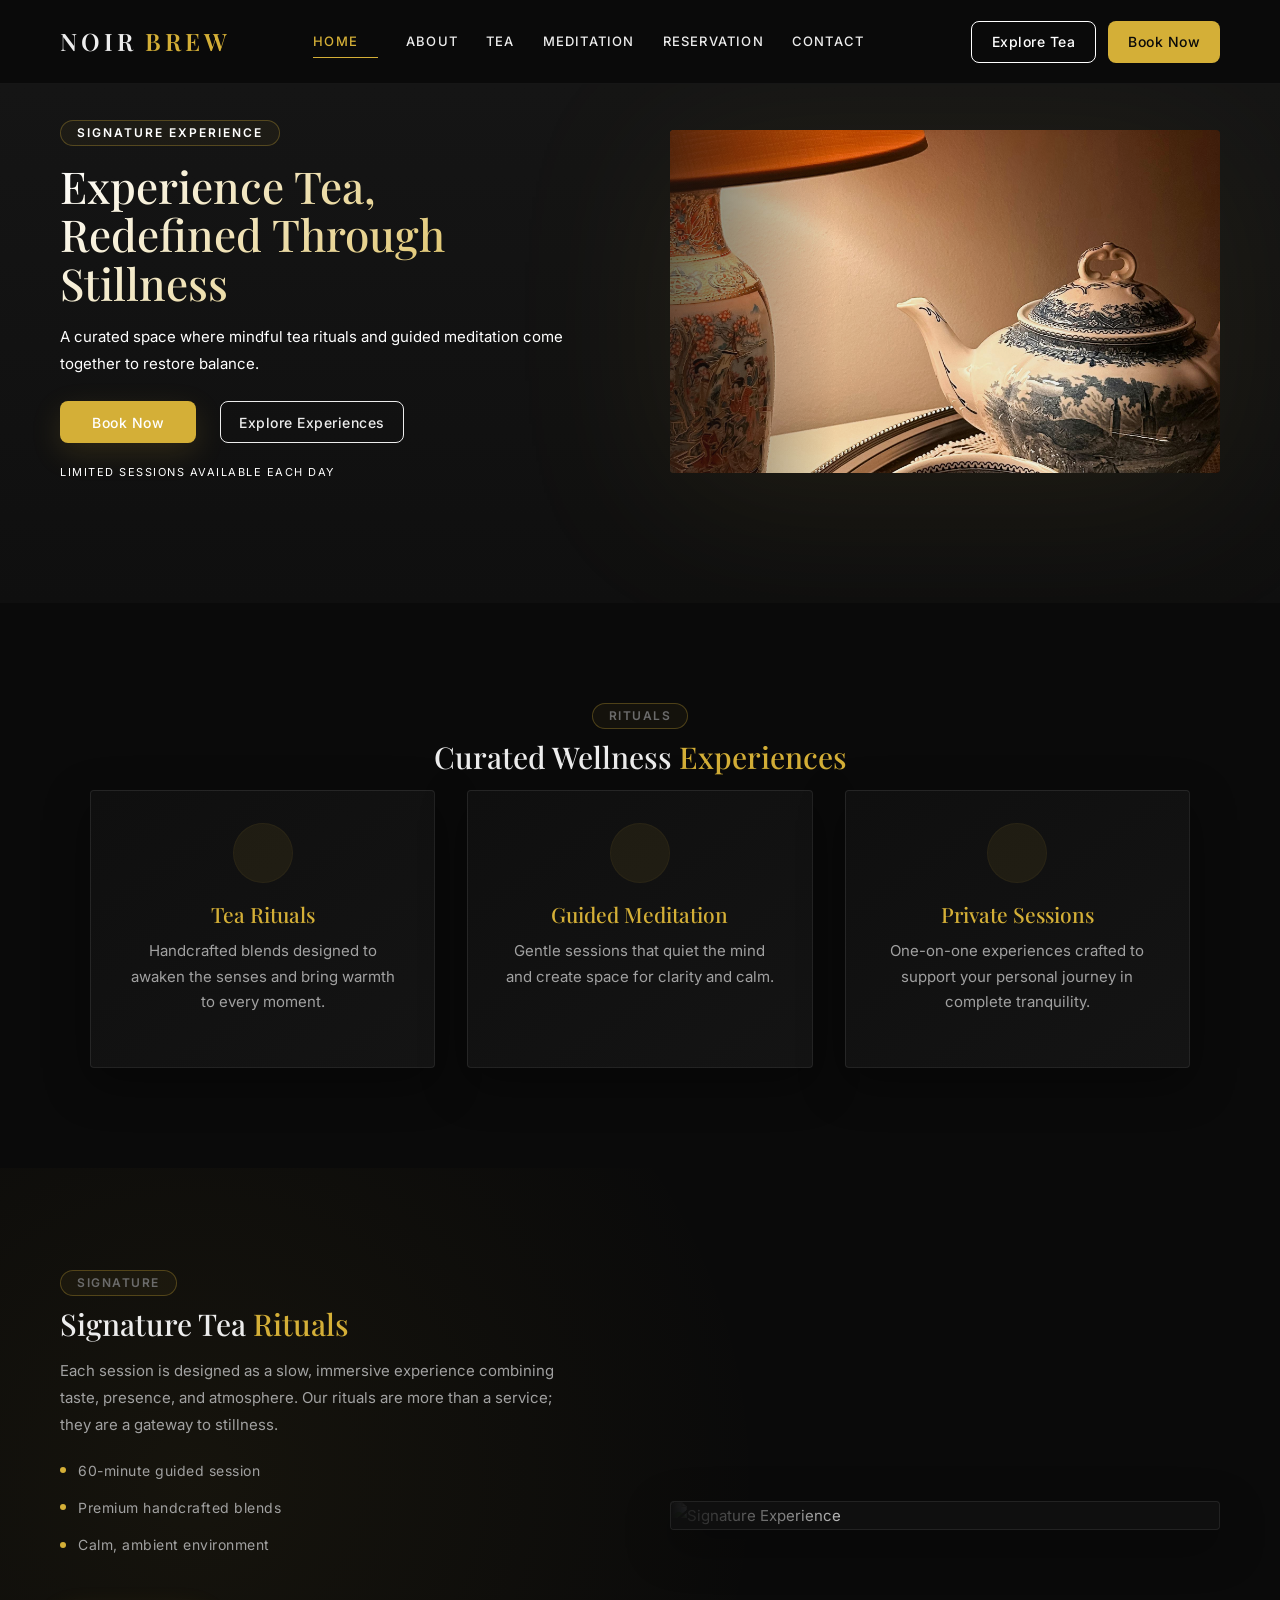
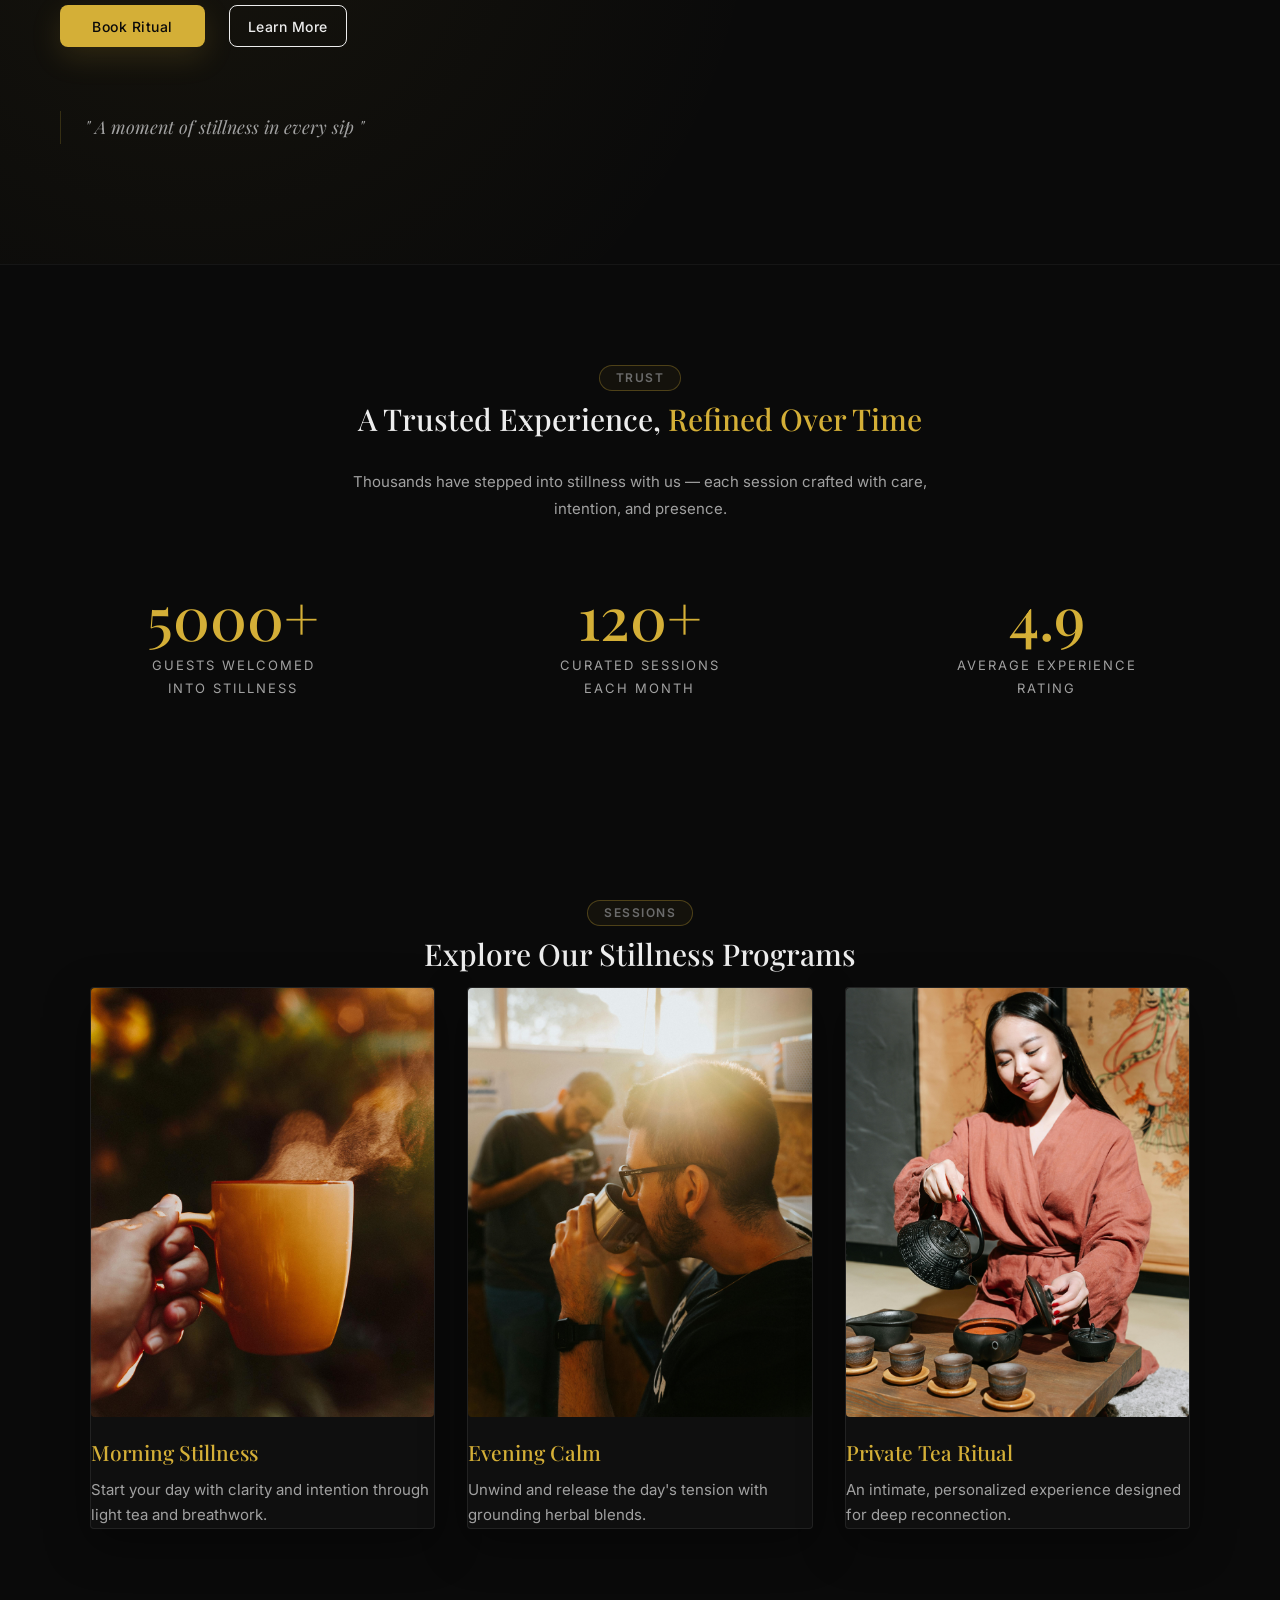
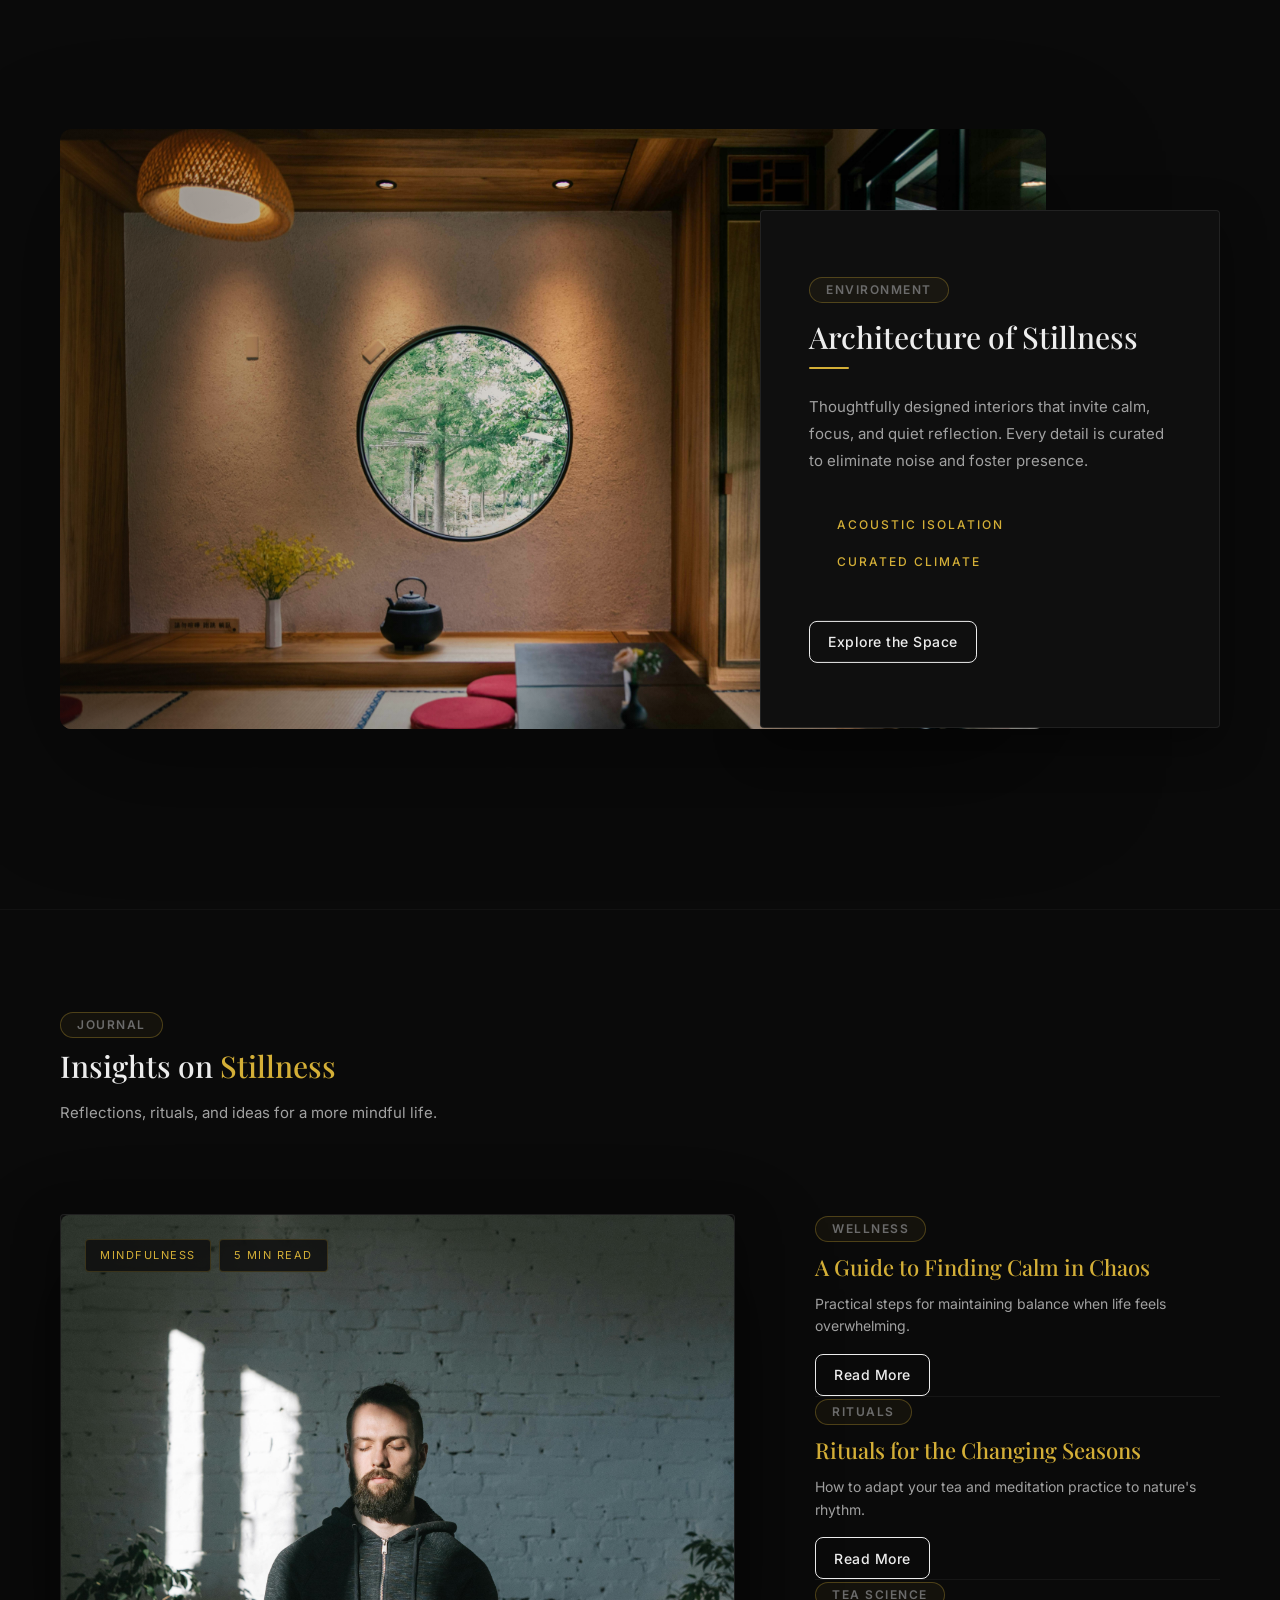
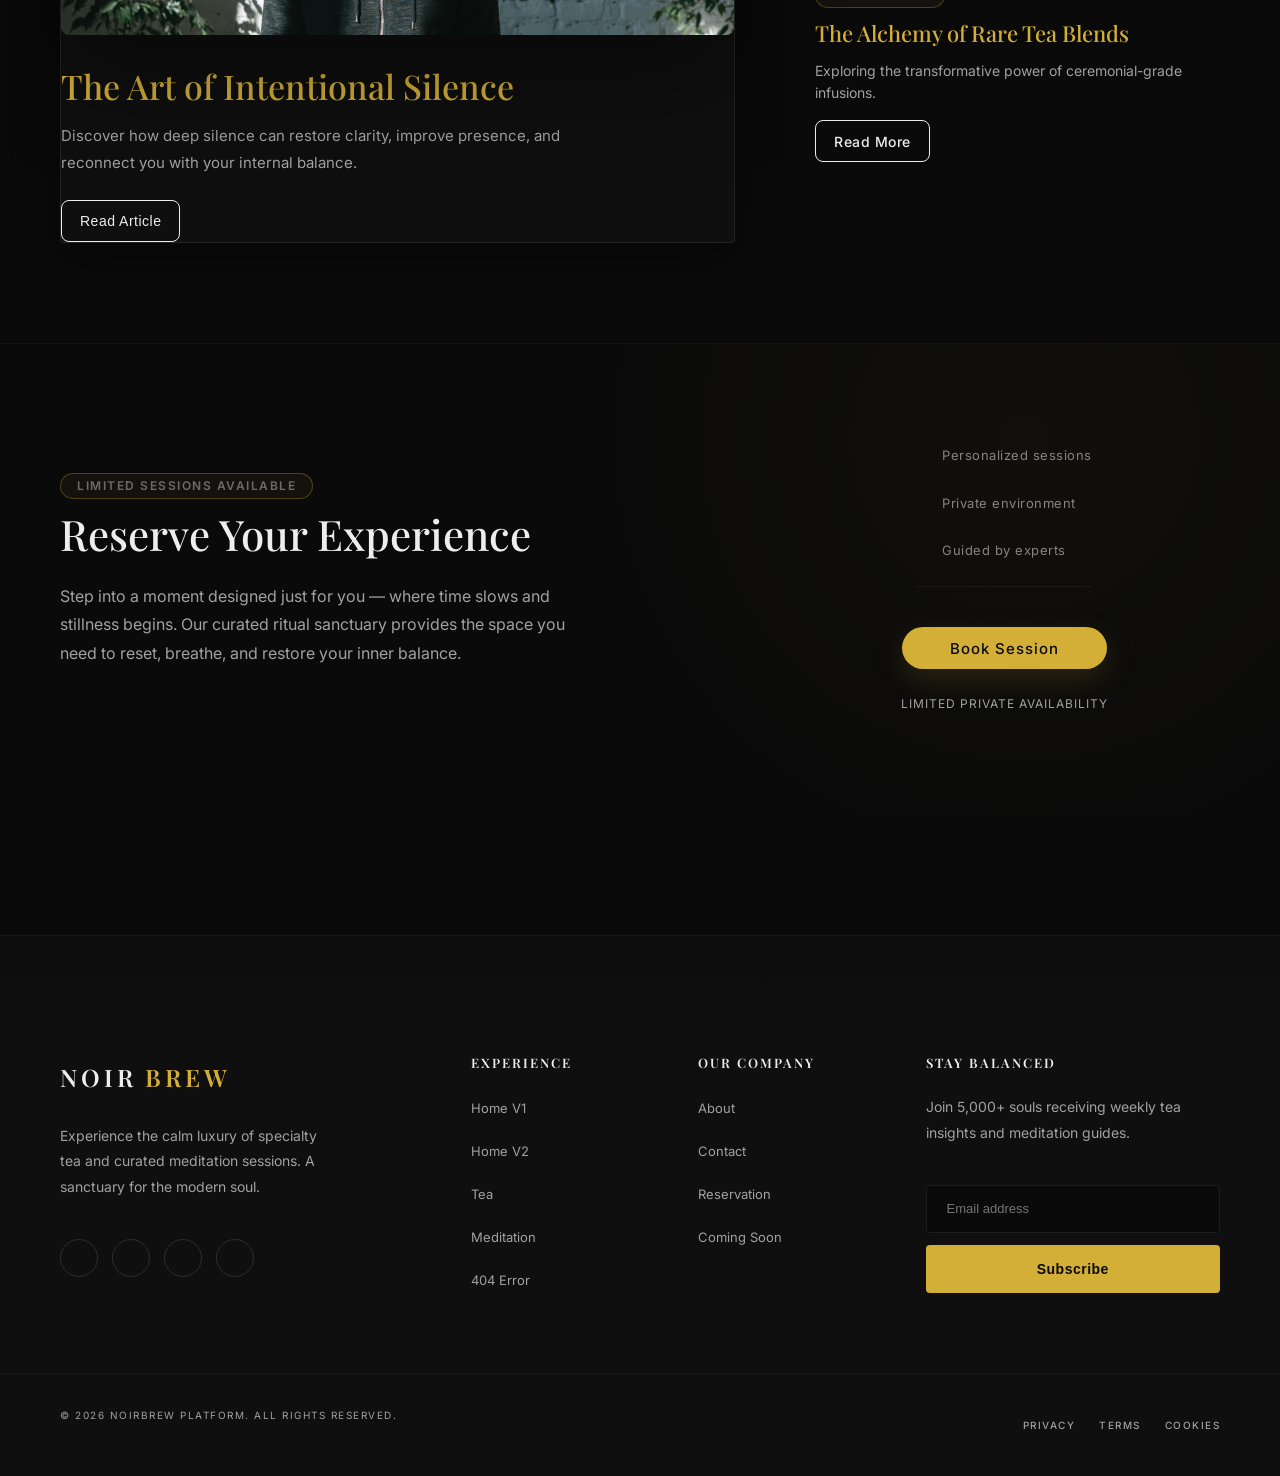
==== home-v2.html @ 3c6a0ce5 "Initial commit" ====
<!DOCTYPE html>
<html lang="en">
<head>
    <meta charset="UTF-8">
    <meta name="viewport" content="width=device-width, initial-scale=1.0">
    <title>Noirbrew | Home V2 Premium Experience</title>
    <!-- Google Fonts -->
    <link rel="preconnect" href="https://fonts.googleapis.com">
    <link rel="preconnect" href="https://fonts.gstatic.com" crossorigin>
    <link href="https://fonts.googleapis.com/css2?family=Inter:wght@400;500&family=Playfair+Display:wght@500;600&display=swap" rel="stylesheet">
    <!-- Phosphor Icons (Regular & Light) -->
    <link rel="stylesheet" type="text/css" href="https://cdn.jsdelivr.net/npm/@phosphor-icons/web@2.1.1/src/regular/style.css">
    <link rel="stylesheet" type="text/css" href="https://cdn.jsdelivr.net/npm/@phosphor-icons/web@2.1.1/src/light/style.css">
    <!-- Styles -->
    <link rel="stylesheet" href="assets/css/style.css">
    <link rel="stylesheet" href="assets/css/dark-mode.css">
    <link rel="stylesheet" href="assets/css/light-mode.css">
</head>
<body class="dark-mode">

    <!-- Global Header -->
    <site-header base-path="./"></site-header>

    <main>
        <!-- 🧘 1. SPLIT HERO V2 (REFINED) -->
        <section class="hero-v2">
            <div class="container hero-v2-split">
                <div class="hero-v2-content">
                    <span class="section-tag gold-label">Signature Experience</span>
                    <h1 class="text-gradient">Experience Tea,<br>Redefined Through Stillness</h1>
                    <p class="hero-subtext">A curated space where mindful tea rituals and guided meditation come together to restore balance.</p>
                    <div class="hero-v2-actions-container">
                        <div class="hero-actions">
                            <a href="pages/reservation.html" class="btn btn-primary btn-premium">Book Now</a>
                            <a href="pages/tea.html" class="btn btn-secondary btn-outline-hero">Explore Experiences</a>
                        </div>
                        <p class="trust-line">Limited sessions available each day</p>
                    </div>
                </div>
                <div class="hero-v2-img-outer">
                    <div class="hero-v2-img-mask">
                        <img src="assets/images/Home%20v2/hero%20section%20split%20image.jpg" alt="Noirbrew Premium Experience" class="hero-v2-img">
                    </div>
                </div>
            </div>
        </section>

        <!-- 🧩 2. EXPERIENCE BLOCKS (REFINED V2) -->
        <section class="section-padding bg-dark-2">
            <div class="container">
                <div class="text-group-center" style="margin-bottom: var(--space-64);">
                    <span class="section-tag">Rituals</span>
                    <h2>Curated Wellness <span class="gold-text">Experiences</span></h2>
                </div>
                <div class="grid-3">
                    <div class="feature-card-v2">
                        <div class="feature-icon-box">
                            <i class="ph ph-leaf"></i>
                        </div>
                        <h3 class="feature-card-title gold-text">Tea Rituals</h3>
                        <p class="feature-card-desc">Handcrafted blends designed to awaken the senses and bring warmth to every moment.</p>
                    </div>
                    <div class="feature-card-v2">
                        <div class="feature-icon-box">
                            <i class="ph ph-wind"></i>
                        </div>
                        <h3 class="feature-card-title gold-text">Guided Meditation</h3>
                        <p class="feature-card-desc">Gentle sessions that quiet the mind and create space for clarity and calm.</p>
                    </div>
                    <div class="feature-card-v2">
                        <div class="feature-icon-box">
                            <i class="ph ph-house"></i>
                        </div>
                        <h3 class="feature-card-title gold-text">Private Sessions</h3>
                        <p class="feature-card-desc">One-on-one experiences crafted to support your personal journey in complete tranquility.</p>
                    </div>
                </div>
            </div>
        </section>

        <!-- 🖼️ 3. SIGNATURE RITUALS (REFINED LUXURY) -->
        <section class="section-padding bg-dark-1 signature-rituals-section">
            <div class="container dual-split align-center">
                <div class="split-content ritual-content">
                    <span class="section-tag section-tag-pill">Signature</span>
                    <h2 class="ritual-h2">Signature Tea <span class="gold-text">Rituals</span></h2>
                    <p class="ritual-p">Each session is designed as a slow, immersive experience combining taste, presence, and atmosphere. Our rituals are more than a service; they are a gateway to stillness.</p>
                    
                    <ul class="experience-highlights">
                        <li><span class="dot"></span> 60-minute guided session</li>
                        <li><span class="dot"></span> Premium handcrafted blends</li>
                        <li><span class="dot"></span> Calm, ambient environment</li>
                    </ul>

                    <div class="hero-actions v2-actions-group">
                        <a href="pages/reservation.html" class="btn btn-primary btn-premium">Book Ritual</a>
                        <a href="pages/tea.html" class="btn btn-secondary">Learn More</a>
                    </div>

                    <p class="ritual-quote">" A moment of stillness in every sip "</p>
                </div>
                <div class="ritual-img-outer shadow-large">
                    <div class="ritual-img-mask">
                        <img src="assets/images/Home%20v2/Signature%20Tea%20Rituals.jpg" alt="Signature Experience" class="split-img zoom-image">
                    </div>
                </div>
            </div>
        </section>

        <!-- 📊 4. EXPERIENCE METRICS (REFINED TRUST SECTION) -->
        <section class="section-padding bg-dark-2 stats-section-v2">
            <div class="container">
                <div class="text-group-center" style="margin-bottom: 64px;">
                    <span class="section-tag">Trust</span>
                    <h2>A Trusted Experience, <span class="gold-text">Refined Over Time</span></h2>
                    <p class="stats-intro" style="max-width: 600px; margin: 16px auto 0;">Thousands have stepped into stillness with us — each session crafted with care, intention, and presence.</p>
                </div>
                <div class="stats-grid-v2">
                    <div class="stat-item-v2">
                        <span class="stat-number-v2">5000+</span>
                        <span class="stat-label-v2">Guests Welcomed Into Stillness</span>
                    </div>
                    <div class="stat-item-v2">
                        <span class="stat-number-v2">120+</span>
                        <span class="stat-label-v2">Curated Sessions Each Month</span>
                    </div>
                    <div class="stat-item-v2">
                        <span class="stat-number-v2">4.9</span>
                        <span class="stat-label-v2">Average Experience Rating</span>
                    </div>
                </div>
            </div>
        </section>

        <!-- 🧘 5. PROGRAMS / SESSIONS -->
        <section class="section-padding bg-dark-1">
            <div class="container">
                <div class="text-group-center" style="margin-bottom: var(--space-64);">
                    <span class="section-tag">Sessions</span>
                    <h2>Explore Our Stillness Programs</h2>
                </div>
                <div class="grid-3">
                    <div class="session-card">
                        <div class="session-img-placeholder" style="background: url('assets/images/Home%20v2/Morning%20Stillness.jpg') center/cover no-repeat;"></div>
                        <h3 class="card-title gold-text">Morning Stillness</h3>
                        <p class="card-desc">Start your day with clarity and intention through light tea and breathwork.</p>
                    </div>
                    <div class="session-card">
                        <div class="session-img-placeholder" style="background: url('assets/images/Home%20v2/Evening%20Calm.jpg') center/cover no-repeat;"></div>
                        <h3 class="card-title gold-text">Evening Calm</h3>
                        <p class="card-desc">Unwind and release the day's tension with grounding herbal blends.</p>
                    </div>
                    <div class="session-card">
                        <div class="session-img-placeholder" style="background: url('assets/images/Home%20v2/Private%20Tea%20Ritual.jpg') center/cover no-repeat;"></div>
                        <h3 class="card-title gold-text">Private Tea Ritual</h3>
                        <p class="card-desc">An intimate, personalized experience designed for deep reconnection.</p>
                    </div>
                </div>
            </div>
        </section>

        <!-- 🌿 6. ENVIRONMENT (PHASE II: FLOATING CARD REDESIGN) -->
        <section class="section-padding bg-dark-2 environment-v2-section">
            <div class="container">
                <div class="environment-hero">
                    <div class="env-img-wrapper">
                        <img src="assets/images/Home%20v2/A%20Space%20Designed%20for%20Stillness.jpg" alt="A Sanctuary for Stillness" class="env-img">
                        <div class="env-overlay"></div>
                    </div>
                    
                    <div class="env-floating-card">
                        <span class="section-tag">Environment</span>
                        <h2 class="env-h2">Architecture of Stillness</h2>
                        <div class="env-separator"></div>
                        <p class="env-p">Thoughtfully designed interiors that invite calm, focus, and quiet reflection. Every detail is curated to eliminate noise and foster presence.</p>
                        
                        <div class="env-details">
                            <div class="env-detail-item">
                                <i class="ph ph-speaker-simple-x"></i>
                                <span>Acoustic Isolation</span>
                            </div>
                            <div class="env-detail-item">
                                <i class="ph ph-thermometer"></i>
                                <span>Curated Climate</span>
                            </div>
                        </div>

                        <a href="pages/experience.html" class="btn btn-secondary btn-outline-hero">Explore the Space</a>
                    </div>
                </div>
            </div>
        </section>

        <!-- 📰 7. INSIGHTS ON STILLNESS (EDITORIAL LAYOUT) -->
        <section class="section-padding bg-dark-1 blog-section-v2">
            <div class="container">
                <div class="blog-header-v2">
                    <div class="text-group">
                        <span class="section-tag section-tag-pill">Journal</span>
                        <h2 class="blog-h2">Insights on <span class="gold-text">Stillness</span></h2>
                        <p class="blog-subtitle">Reflections, rituals, and ideas for a more mindful life.</p>
                    </div>
                </div>

                <div class="blog-editorial-grid">
                    <!-- Left: Featured Post -->
                    <div class="blog-featured-post" data-article="intentional-silence" style="cursor: pointer;">
                        <div class="featured-img-wrapper">
                            <img src="assets/images/Home%20v2/Insights%20on%20Stillness.jpg" alt="The Art of Intentional Silence" class="featured-img">
                            <div class="meta-tags">
                                <span class="meta-tag">Mindfulness</span>
                                <span class="meta-tag">5 min read</span>
                            </div>
                        </div>
                        <div class="featured-info">
                            <h3 class="featured-h3 gold-text">The Art of Intentional Silence</h3>
                            <p class="featured-p">Discover how deep silence can restore clarity, improve presence, and reconnect you with your internal balance.</p>
                            <button class="btn btn-secondary read-article-btn" data-article="intentional-silence">Read Article</button>
                        </div>
                    </div>

                    <!-- Right: Secondary Posts -->
                    <div class="blog-side-list">
                        <div class="side-post">
                            <span class="section-tag section-tag-pill">Wellness</span>
                            <h4 class="side-post-h4 gold-text">A Guide to Finding Calm in Chaos</h4>
                            <p class="side-post-desc">Practical steps for maintaining balance when life feels overwhelming.</p>
                            <a href="javascript:void(0)" class="btn btn-secondary read-article-btn" data-article="finding-calm">Read More</a>
                        </div>
                        <div class="side-post">
                            <span class="section-tag section-tag-pill">Rituals</span>
                            <h4 class="side-post-h4 gold-text">Rituals for the Changing Seasons</h4>
                            <p class="side-post-desc">How to adapt your tea and meditation practice to nature's rhythm.</p>
                            <a href="javascript:void(0)" class="btn btn-secondary read-article-btn" data-article="seasonal-rituals">Read More</a>
                        </div>
                        <div class="side-post">
                            <span class="section-tag section-tag-pill">Tea Science</span>
                            <h4 class="side-post-h4 gold-text">The Alchemy of Rare Tea Blends</h4>
                            <p class="side-post-desc">Exploring the transformative power of ceremonial-grade infusions.</p>
                            <a href="javascript:void(0)" class="btn btn-secondary read-article-btn" data-article="tea-alchemy">Read More</a>
                        </div>
                    </div>
                </div>
            </div>
        </section>

        <!-- 🌸 8. FINAL CTA (HORIZONTAL SPLIT LAYOUT) -->
        <section class="section-padding final-cta-section-v2">
            <div class="container">
                <div class="cta-split-grid">
                    <!-- Left: Text Core -->
                    <div class="cta-text-group">
                        <span class="section-tag section-tag-pill">Limited sessions available</span>
                        <h2 class="cta-v2-h2">Reserve Your Experience</h2>
                        <p class="cta-v2-p">Step into a moment designed just for you — where time slows and stillness begins. Our curated ritual sanctuary provides the space you need to reset, breathe, and restore your inner balance.</p>
                    </div>

                    <!-- Right: Action & Trust Hub -->
                    <div class="cta-action-hub">
                        <!-- Trust first, then Button -->
                        <div class="cta-v2-trust-horizontal">
                            <div class="trust-item"><i class="ph ph-shield-check"></i> Personalized sessions</div>
                            <div class="trust-item"><i class="ph ph-lock"></i> Private environment</div>
                            <div class="trust-item"><i class="ph ph-medal"></i> Guided by experts</div>
                        </div>

                        <div class="cta-v2-action">
                            <a href="pages/reservation.html" class="btn btn-primary btn-premium btn-xl pulse-button btn-pill">Book Session</a>
                            <span class="cta-v2-microtext">Limited private availability</span>
                        </div>
                    </div>
                </div>
            </div>
        </section>
    </main>

    <!-- 📖 ARTICLE MODAL EXPERIENCE -->
    <div id="article-modal" class="modal-overlay">
        <div class="modal-window">
            <div class="progress-bar-container">
                <div id="progress-bar" class="progress-bar"></div>
            </div>
            
            <button class="modal-close-btn" id="close-modal" aria-label="Close article">
                <i class="ph ph-x"></i>
            </button>

            <div id="modal-content-area" class="modal-content">
                <!-- Dynamic Article content injected here via JS -->
            </div>
        </div>
    </div>

    <!-- Global Footer -->
    <site-footer base-path="./"></site-footer>

    <!-- Scripts -->
    <script src="assets/js/main.js"></script>
    <script src="assets/js/components/header.js"></script>
    <script src="assets/js/components/footer.js"></script>
    <script src="assets/js/article-modal.js"></script>
</body>
</html>
---- assets/css/style.css ----
/* Noirbrew Design System - Core Foundation */

:root {
    /* Color System */
    --primary-gold: #D4AF37;
    --primary-gold-dark: #B8962D;
    --bg-dark: var(--bg-primary);
    --section-dark: #0F0F0F;
    --text-primary: #EDEDED; /* Soft White */
    --text-secondary: #A1A1A1; /* Soft Gray */
    --text-muted: #6B6B6B;
    
    /* Typography System (Refined Scale) */
    --fs-h1: 44px;
    --fs-h2: 30px;
    --fs-h3: 21px;
    --fs-h4: 18px;
    --fs-body: 15px;
    --fs-label: 12px;
    
    /* Spacing System (STRICT RHYTHM) */
    --section-padding: 100px;
    --section-padding-large: 130px;
    
    --gap-heading: 16px;     /* Heading -> Description */
    --gap-content: 20px;     /* Description -> List/Content */
    --gap-action: 24px;      /* Content -> Buttons */
    
    --grid-gap: 60px;        /* Split layout gaps */
    --footer-gap: 100px;     /* Margin before footer */
    
    /* Component Specs */
    --btn-height: 42px;
    --btn-radius: 8px;
    --container-max-width: 1200px;
}

/* Light Mode Overrides */
.light-mode {
    --bg-dark: var(--bg-light);
    --bg-dark-alternate: #F0F0F0;
    --section-dark: var(--section-light);
    --text-primary: var(--text-primary-light);
    --text-secondary: var(--text-secondary-light);
}

/* Base Setup */
* {
    margin: 0;
    padding: 0;
    box-sizing: border-box;
    -webkit-font-smoothing: antialiased;
}

html {
    scroll-behavior: smooth;
}

body {
    background-color: var(--bg-dark);
    color: var(--text-secondary);
    font-family: 'Inter', sans-serif;
    font-size: var(--fs-body);
    line-height: 1.8;
    overflow-x: hidden;
    display: flex;
    flex-direction: column;
    min-height: 100vh;
}

main {
    flex: 1;
    padding-top: 100px; /* Space for the fixed header */
    min-height: 60vh; /* Ensures footer is pushed down even if empty */
}

/* Typography Refactor (Locked Gaps) */
h1, h2, h3, h4 {
    font-family: 'Playfair Display', serif;
    color: var(--text-primary);
    font-weight: 500;
    line-height: 1.1;
    margin-bottom: var(--gap-heading);
}

h1 { font-size: var(--fs-h1); }
h2 { font-size: var(--fs-h2); }
h3 { font-size: var(--fs-h3); }
h4 { font-size: var(--fs-h4); }

.label-small, .section-tag {
    font-size: var(--fs-label);
    letter-spacing: 1.5px;
    text-transform: uppercase;
    color: var(--primary-gold);
    font-weight: 600;
    margin-bottom: var(--gap-heading);
    display: inline-block;
    padding: 6px 16px;
    border: 1px solid rgba(212, 175, 55, 0.3);
    border-radius: 100px;
    background: rgba(212, 175, 55, 0.05); /* Very subtle glow */
    line-height: 1;
    width: fit-content; /* Ensures proper width around text */
}

/* Global Icon Baseline (Phosphor) */
i.ph, [class*="ph-"] {
    font-size: 18px; /* Safe luxury default */
    line-height: 1;
    display: inline-flex;
    align-items: center;
    justify-content: center;
    vertical-align: middle;
}

.gold-text {
    color: var(--primary-gold);
}

.text-gradient {
    background: linear-gradient(135deg, #FFF 0%, var(--primary-gold) 100%);
    -webkit-background-clip: text;
    background-clip: text;
    -webkit-text-fill-color: transparent;
}

p {
    margin-bottom: var(--gap-content);
    color: var(--text-secondary);
}

/* Layout System */
.container {
    max-width: var(--container-max-width);
    margin: 0 auto;
    padding: 0 20px;
}

.grid-2 {
    display: grid;
    grid-template-columns: 1fr 1fr;
    gap: var(--space-32);
    align-items: center;
}

.grid-3 {
    display: grid;
    grid-template-columns: repeat(3, 1fr);
    gap: var(--space-24);
}

/* Section Spacing */
.section-padding {
    padding: var(--section-padding) 0;
}

.section-padding-large {
    padding: var(--section-padding-large) 0;
}

/* Animations */
@keyframes fadeIn {
    from { opacity: 0; transform: translateY(20px); }
    to { opacity: 1; transform: translateY(0); }
}

@keyframes scrollBounce {
    0%, 20%, 50%, 80%, 100% { transform: translateY(0); }
    40% { transform: translateY(-10px); }
    60% { transform: translateY(-5px); }
}

.fade-in {
    opacity: 0;
    animation: fadeIn 1.2s cubic-bezier(0.4, 0, 0.2, 1) forwards;
}

.delay-1 { animation-delay: 0.3s; }
.delay-2 { animation-delay: 0.6s; }
.delay-3 { animation-delay: 0.9s; }

/* Image & Placeholder System */
.placeholder-box {
    background-color: var(--bg-dark-alternate);
    position: relative;
    overflow: hidden;
    display: flex;
    align-items: center;
    justify-content: center;
    width: 100%;
    min-height: 300px; /* Baseline height to prevent collapse */
}

.placeholder-box img {
    position: absolute; /* Ensure it fills the box */
    top: 0;
    left: 0;
    width: 100%;
    height: 100%;
    object-fit: cover;
    display: block;
    transition: transform 0.8s cubic-bezier(0.4, 0, 0.2, 1);
    z-index: 2;
}

.placeholder-box span {
    position: absolute;
    font-size: 10px;
    text-transform: uppercase;
    letter-spacing: 2px;
    opacity: 0.2;
    z-index: 1;
}

.zoom-image:hover {
    transform: scale(1.05);
}

/* Left Alignments */
.left-align {
    text-align: left;
}

.left-align .btn-group {
    justify-content: flex-start;
}

/* Button System (Premium & Compact) */
.btn {
    display: inline-flex;
    align-items: center;
    justify-content: center;
    height: var(--btn-height);
    padding: 0 18px;
    border-radius: var(--btn-radius);
    font-size: 14px;
    font-weight: 500;
    text-decoration: none;
    transition: all 0.3s cubic-bezier(0.4, 0, 0.2, 1);
    cursor: pointer;
    border: none;
    letter-spacing: 0.5px;
}

.btn-primary {
    background-color: var(--primary-gold);
    color: var(--bg-dark);
}

.btn-primary:hover {
    background-color: var(--primary-gold-dark);
    transform: translateY(-2px);
}

.btn-secondary {
    background-color: transparent;
    color: var(--text-primary);
    border: 1px solid rgba(255, 255, 255, 0.15);
}

.btn-secondary:hover {
    border-color: var(--primary-gold);
    color: var(--primary-gold);
    background-color: rgba(212, 175, 55, 0.05);
}

.btn-large {
    height: 48px;
    padding: 0 32px;
}

/* Header System Foundation */
.header {
    position: fixed;
    top: 0;
    left: 0;
    width: 100%;
    z-index: 1000;
    transition: all 0.4s cubic-bezier(0.4, 0, 0.2, 1);
    padding: 20px 0; /* More compact header height */
    border-bottom: 1px solid rgba(255, 255, 255, 0.05); /* Subtle depth */
}

.header.transparent {
    background-color: rgba(15, 15, 15, 0.4); /* Lighter transparency for more "glassy" look */
    backdrop-filter: blur(12px); /* Enhanced luxury glass effect */
}

.header.solid {
    background-color: var(--bg-dark);
    padding: 14px 0; /* Tighter on scroll */
    box-shadow: 0 4px 40px rgba(0,0,0,0.9);
    border-bottom-color: rgba(255, 255, 255, 0.08);
}

.nav-container {
    display: flex;
    justify-content: space-between;
    align-items: center;
}

.logo {
    font-family: 'Playfair Display', serif;
    font-size: 24px; /* Slightly smaller for elegance */
    font-weight: 600;
    text-decoration: none;
    letter-spacing: 4px; /* Enhanced intentional spacing */
    display: flex;
    align-items: center;
    direction: ltr; /* Ensure brand name doesn't flip in RTL */
}

.logo .noir { 
    color: var(--text-primary); 
    margin-right: 8px; /* Intention gap between NOIR and BREW */
}
.logo .brew { color: var(--primary-gold); }

/* Nav Links as a Unified Group */
.nav-links ul {
    display: flex;
    gap: 28px; /* Tight, unified grouping */
    list-style: none;
}

.nav-links ul li a {
    color: var(--text-primary);
    text-decoration: none;
    font-size: 13px; /* Smaller, more sophisticated font size */
    font-weight: 500;
    letter-spacing: 1.2px;
    text-transform: uppercase; /* Editorial luxury look */
    color: var(--text-secondary); /* Subtle inactive state */
    transition: all 0.3s ease;
    display: flex;
    align-items: center;
    gap: 6px;
}

.nav-links ul li a i {
    width: 14px;
    height: 14px;
    transition: transform 0.3s ease;
}

.nav-links ul li a:hover {
    color: var(--primary-gold);
    opacity: 1;
}

.nav-links ul li a:hover i {
    transform: translateY(2px);
}

/* Dropdown System */
.has-dropdown {
    position: relative;
}

.dropdown-menu {
    position: absolute;
    top: 100%;
    left: 50%;
    transform: translateX(-50%) translateY(10px);
    background-color: var(--section-dark);
    min-width: 220px;
    padding: 12px 0;
    border-radius: 8px;
    box-shadow: 0 10px 40px rgba(0,0,0,0.5);
    opacity: 0;
    visibility: hidden;
    list-style: none;
    transition: all 0.3s cubic-bezier(0.4, 0, 0.2, 1);
    border: 1px solid rgba(255, 255, 255, 0.05);
    flex-direction: column !important; /* Force vertical */
    gap: 0 !important;
    display: flex;
}

.has-dropdown:hover .dropdown-menu {
    opacity: 1;
    visibility: visible;
    transform: translateX(-50%) translateY(0);
}

.dropdown-menu li {
    width: 100%;
}

.dropdown-menu li a {
    padding: 12px 24px !important;
    width: 100%;
    font-size: 12px !important;
    letter-spacing: 1.5px !important;
    text-align: left;
    display: block !important;
    color: var(--text-secondary);
    transition: all 0.3s ease;
}

.dropdown-menu li a:hover {
    background-color: rgba(255, 255, 255, 0.03);
    opacity: 1;
    color: var(--primary-gold) !important;
    padding-left: 30px !important; /* Subtle shift on hover */
}

/* Action Group Tightening */
.header-ctas {
    display: flex;
    align-items: center;
    gap: 12px; /* Tightly grouped actions */
}

.header-ctas .btn {
    padding: 10px 20px; /* Slightly more compact buttons */
}

.icon-btn {
    background: none;
    border: none;
    color: var(--text-primary);
    cursor: pointer;
    display: flex;
    align-items: center;
    justify-content: center;
    transition: all 0.3s ease;
    color: var(--text-secondary);
}

.icon-btn:hover {
    color: var(--primary-gold);
    opacity: 1;
    transform: translateY(-1px);
}

.icon-btn i {
    font-size: 18px; /* Correctly sizes Phosphor font icon */
    line-height: 1;
    display: block;
}

/* Toggle Views */
.light-icon { display: none !important; }
.light-mode .dark-icon { display: none !important; }
.light-mode .light-icon { display: block !important; }

.hamburger-menu {
    display: none;
    background: none;
    border: none;
    color: var(--text-primary);
    cursor: pointer;
}

/* Responsive Utilities */
@media (max-width: 1024px) {
    .grid-3 { grid-template-columns: repeat(2, 1fr); }
}

/* Footer System Foundation */
.footer {
    background-color: var(--section-dark);
    color: var(--text-primary);
    padding: 120px 0 0; /* Deep luxury padding */
    margin-top: 120px; /* Strong separation from preceding sections */
    border-top: 1px solid rgba(255, 255, 255, 0.03);
    position: relative;
}

/* Subtle Top Depth Shadow */
.footer::before {
    content: '';
    position: absolute;
    top: 0;
    left: 0;
    width: 100%;
    height: 100px;
    background: linear-gradient(to bottom, rgba(0,0,0,0.2), transparent);
    pointer-events: none;
}

.footer-grid {
    display: grid;
    grid-template-columns: 1.8fr 0.8fr 0.8fr 1.6fr; /* Refined Column Hierarchy (Left Dominant) */
    gap: 80px; /* Solid editorial gaps between columns */
    padding-bottom: 80px;
}

.footer-col {
    display: flex;
    flex-direction: column;
}

.footer-title {
    font-size: 13px;
    font-weight: 600;
    letter-spacing: 2px;
    text-transform: uppercase;
    color: var(--primary-gold); 
    margin-bottom: 24px; /* Essential space before links */
    opacity: 1;
}

.footer-text {
    font-size: 14px;
    color: var(--text-secondary);
    line-height: 1.8;
    margin: 24px 0 32px; /* Controlled vertical flow */
    max-width: 280px;
}

.footer-links {
    list-style: none;
    display: flex;
    flex-direction: column;
    gap: 16px;
}

.footer-links li a {
    text-decoration: none;
    color: var(--text-secondary);
    font-size: 13px;
    color: var(--text-secondary);
    transition: all 0.4s cubic-bezier(0.4, 0, 0.2, 1);
}

.footer-links li a:hover {
    color: var(--primary-gold);
    opacity: 1;
    transform: translateX(4px);
}

/* Social Icon Refinement */
.social-circles {
    display: flex;
    gap: 14px; /* Balanced spacing for minimal luxury */
    margin-top: 8px; /* Clean separation from text */
}

.social-circle {
    width: 38px;
    height: 38px;
    border-radius: 50%;
    border: 1px solid rgba(255, 255, 255, 0.12); /* Subtle architectural container */
    background-color: transparent;
    display: flex;
    align-items: center;
    justify-content: center;
    color: #A1A1A1; /* Muted default for focus on content */
    transition: all 0.4s cubic-bezier(0.4, 0, 0.2, 1);
    text-decoration: none;
}

.social-circle:hover {
    border-color: var(--primary-gold);
    color: var(--primary-gold);
    background-color: rgba(212, 175, 55, 0.04); /* Very subtle gold tint */
    transform: translateY(-3px) scale(1.05); /* Premium elevation */
    box-shadow: 0 10px 20px rgba(0,0,0,0.2);
}

.social-circle i {
    font-size: 18px; /* Perfectly centered for 38px container */
    transition: all 0.4s ease;
    display: flex;
    align-items: center;
    justify-content: center;
}

/* Newsletter Section (High-End Component) */
.newsletter-text {
    margin-top: 0 !important; /* Replaced overlap with clean alignment */
    margin-bottom: 24px !important;
}

.newsletter-form {
    display: flex;
    flex-direction: column;
    gap: 12px;
    margin-top: 16px;
}

.newsletter-form input {
    background-color: var(--bg-primary); /* Darker, more premium input area */
    border: 1px solid rgba(255, 255, 255, 0.08);
    padding: 14px 20px;
    border-radius: 4px; /* Unified radius */
    color: #FFF;
    font-size: 13px;
    outline: none;
    height: 48px; /* Consistent height */
    transition: all 0.3s ease;
}

.newsletter-form input:focus {
    border-color: var(--primary-gold);
    background-color: #0F0F0F;
}

.newsletter-form .btn {
    height: 48px; /* Perfectly aligned with input */
    border-radius: 4px;
    font-weight: 600;
}

/* Footer Bottom Bar Refinement */
.footer-bottom {
    padding: 32px 0;
    border-top: 1px solid rgba(255, 255, 255, 0.03);
}

.bottom-content {
    display: flex;
    justify-content: space-between;
    align-items: center;
}

.copyright {
    font-size: 10px;
    letter-spacing: 1.5px;
    color: var(--text-secondary);
    color: var(--text-muted); /* Reduced opacity for a quiet ending */
}

.legal-links {
    display: flex;
    gap: 24px; /* Tighter grouping */
}

.legal-links a {
    text-decoration: none;
    color: var(--text-secondary);
    font-size: 10px;
    letter-spacing: 1.5px;
    font-weight: 500;
    color: var(--text-secondary);
    transition: all 0.3s ease;
}

.legal-links a:hover {
    opacity: 1;
    color: var(--primary-gold);
}

/* Alternating Backgrounds */
.bg-dark-1 { background-color: var(--bg-dark); }
.bg-dark-2 { background-color: var(--bg-dark-alternate); }

/* Home V1 - Hero Section */
.hero {
    height: 75vh; /* Refined for a medium, controlled opening */
    min-height: 580px; 
    display: flex;
    flex-direction: column;
    justify-content: center;
    align-items: center;
    text-align: center;
    position: relative;
    padding: 0 20px;
    background: linear-gradient(to bottom, rgba(15,15,15, 0.2), rgba(15,15,15, 1)), 
                url('../images/Home%20v1/homev1-hero.jpg') center/cover no-repeat;
    margin-top: -100px; 
}

.hero-content {
    max-width: 800px;
}

.hero h1 {
    font-size: var(--fs-h1);
    margin-bottom: var(--gap-heading);
}

.hero p {
    font-size: var(--fs-body);
    color: var(--text-secondary);
    margin-bottom: var(--gap-content);
    max-width: 580px;
    margin-inline: auto;
}

.hero-actions {
    display: flex;
    gap: var(--space-24);
    justify-content: center;
}

.scroll-indicator {
    position: absolute;
    bottom: var(--space-48);
    left: 50%;
    transform: translateX(-50%);
    animation: scrollBounce 2s infinite;
    color: var(--primary-gold);
    color: var(--text-secondary);
    display: flex;
    flex-direction: column;
    align-items: center;
    gap: 8px;
    font-size: 12px;
    letter-spacing: 2px;
    text-transform: uppercase;
}

/* Experience Section (Split) */
.experience-section {
    display: grid;
    grid-template-columns: 1fr 1fr;
    align-items: center;
    gap: var(--grid-gap); 
}

.experience-img {
    aspect-ratio: 1/1; /* Square for a more balanced look */
    background-color: var(--section-dark);
    border-radius: 6px;
    max-width: 450px; /* Cap the width */
}

.experience-content {
    max-width: 480px;
}

/* Space Section (Cinematic Large-Image Focus) */
.space-section {
    display: flex;
    flex-direction: column;
    align-items: center;
}

.space-img-wrapper {
    width: 100%;
    max-width: 1000px;
}

.space-img {
    width: 100%;
    aspect-ratio: 16 / 9; /* Cinematic landscape ratio */
    object-fit: cover;
    border-radius: 8px; /* Consistent brand radius */
    box-shadow: 0 40px 80px rgba(0,0,0,0.4);
    filter: brightness(0.85) contrast(1.1); /* Deep, moody, premium feel */
    display: block;
}

/* Centered Text Blocks (Labels, Headings, Descriptions) */
.text-group-center {
    text-align: center;
    max-width: 680px; 
    margin: 0 auto var(--gap-action); 
    display: flex;
    flex-direction: column;
    align-items: center; 
}

.text-group-center p {
    color: var(--text-secondary);
    font-size: var(--fs-body);
    line-height: 1.8;
    max-width: 580px; 
    margin: 0 auto;
}

.micro-features {
    list-style: none;
    margin: var(--space-24) 0;
    display: flex;
    flex-direction: column;
    gap: var(--space-12);
}

.micro-features {
    list-style: none;
    margin: var(--gap-content) 0;
    display: flex;
    flex-direction: column;
    gap: 12px;
}

.micro-feature-item {
    font-size: 14px;
    color: var(--text-primary);
    opacity: 0.9;
    letter-spacing: 0.3px;
    display: flex;
    align-items: center;
    gap: 12px;
}

.micro-feature-item::before {
    content: '';
    width: 4px;
    height: 4px;
    background-color: var(--primary-gold);
    border-radius: 50%;
}

.ritual-duration {
    font-size: 14px;
    color: var(--primary-gold) !important; /* Forced brand gold */
    font-style: italic !important;
    margin-bottom: var(--gap-action);
    opacity: 1; /* Maximum visibility */
    letter-spacing: 0.3px;
}

.btn-group {
    display: flex;
    gap: var(--gap-heading);
    flex-wrap: wrap;
}

.section-tag {
    font-size: var(--fs-label);
    color: var(--primary-gold);
    text-transform: uppercase;
    letter-spacing: 1.5px;
    margin-bottom: 12px;
    display: inline-block;
    font-weight: 600;
}

/* Card System (Tea & Blog) */
.card {
    background-color: var(--section-dark);
    padding: 32px;
    border-radius: 8px;
    border: 1px solid rgba(255, 255, 255, 0.04);
    transition: all 0.5s cubic-bezier(0.4, 0, 0.2, 1);
    display: flex;
    flex-direction: column;
    position: relative;
    overflow: hidden;
}

.card:hover {
    border-color: rgba(212, 175, 55, 0.2);
    transform: translateY(-8px);
    box-shadow: 0 40px 80px rgba(0,0,0,0.5);
    background-color: #121212;
}

.card-img {
    aspect-ratio: 4/3; /* Refined vertical proportions */
    background-color: #050505;
    margin-bottom: var(--gap-content);
    border-radius: 4px;
    overflow: hidden;
}

.card-img img {
    width: 100%;
    height: 100%;
    object-fit: cover;
    transition: transform 0.6s ease;
}

.card:hover .card-img img {
    transform: scale(1.05);
}

.grid-3 {
    display: grid;
    grid-template-columns: repeat(3, 1fr);
    gap: 32px;
    max-width: 1100px; /* Prevents over-stretched horizontal cards */
    margin: 0 auto;
}

.card-title {
    font-size: var(--fs-h3);
    margin-bottom: var(--gap-heading);
    color: var(--primary-gold);
}

.card-desc {
    font-size: 14px;
    color: var(--text-secondary);
    line-height: 1.6;
    margin-bottom: var(--space-24);
}

/* Meditation Split Section */
.meditation-split {
    display: grid;
    grid-template-columns: 1fr 1fr;
    align-items: center;
    gap: var(--grid-gap);
}

.meditation-img {
    width: 100%;
    aspect-ratio: 4/3; 
    object-fit: cover;
    background-color: var(--section-dark);
    border-radius: 8px;
    box-shadow: 0 40px 80px rgba(0,0,0,0.5); /* Deeper shadow depth */
    filter: contrast(1.05) brightness(1.05); /* Subtle contrast and warmth integration */
    max-width: 450px;
    justify-self: center;
    display: block;
    transition: transform 0.6s cubic-bezier(0.4, 0, 0.2, 1);
}

.meditation-img:hover {
    transform: scale(1.02); /* Subtle hover interaction */
}

.meditation-content {
    padding-right: var(--space-24);
}

.meditation-content h2 {
    margin-bottom: var(--gap-heading);
}

.meditation-content p {
    margin-bottom: var(--gap-content);
}

/* Minimalist Final CTA Split Layout */
.cta-split {
    display: grid;
    grid-template-columns: 1fr 1fr;
    align-items: center;
    gap: var(--grid-gap);
}

.cta-img {
    width: 100%;
    aspect-ratio: 4/3; /* Reduced height, balanced editorial look */
    object-fit: cover;
    border-radius: 8px;
    box-shadow: 0 20px 50px rgba(0,0,0,0.3);
    max-width: 450px;
    display: block;
}

.cta-content {
    max-width: 500px;
}

.cta-content h2 {
    margin-bottom: var(--gap-heading);
}

.btn-large {
    padding: 16px 40px;
    font-size: 15px;
    letter-spacing: 1.5px;
}

/* Responsive Overrides */
@media (max-width: 1024px) {
    .grid-3 { grid-template-columns: repeat(2, 1fr); }
    .experience-section { grid-template-columns: 1fr; text-align: center; }
    .experience-content { margin: 0 auto; }
}

@media (max-width: 640px) {
    .grid-2, .grid-3 { grid-template-columns: 1fr; }
    h1 { font-size: 36px; }
    h2 { font-size: 28px; }
    
    .nav-links { display: none; } 
    .hamburger-menu { display: block; }
    .header-ctas .btn { display: none; }
    
    .btn { width: 100%; min-height: 48px; }

    .bottom-content {
        flex-direction: column;
        gap: var(--space-24);
    }
    
    .social-circles {
        justify-content: center;
    }
}
/* --- HOME V2 SPECIFIC STYLES --- */

/* Refined Split Hero V2 */
.hero-v2 {
    background: linear-gradient(180deg, #161616 0%, #0F0F0F 100%);
    overflow: hidden;
    padding: 120px 0; /* Perfectly symmetrical vertical spacing */
    margin-top: -100px;
}

.hero-v2-split {
    display: grid;
    grid-template-columns: 1fr 1fr;
    align-items: center;
    gap: var(--grid-gap);
}

.hero-v2-content {
    text-align: left;
    display: flex;
    flex-direction: column;
    justify-content: center;
    align-items: flex-start;
}

.hero-v2-content .hero-actions {
    justify-content: flex-start;
    width: 100%;
}

.gold-label {
    margin-bottom: var(--gap-heading);
    letter-spacing: 2px;
}

.hero-v2 h1 {
    font-size: var(--fs-h1);
    margin-bottom: var(--gap-heading);
    max-width: 700px;
}

.hero-subtext {
    font-size: var(--fs-body);
    color: var(--text-secondary);
    line-height: 1.8;
    max-width: 520px;
    margin-bottom: var(--gap-action) !important;
}

.hero-v2-actions-container {
    display: flex;
    flex-direction: column;
    gap: var(--gap-content);
    align-items: flex-start;
}

.hero-v2-actions-container .hero-actions {
    justify-content: flex-start;
    margin: 0;
    padding: 0;
    width: 100%;
}

.btn-premium {
    padding: 12px 32px; /* Standardized to global system */
    box-shadow: 0 10px 30px rgba(212, 175, 55, 0.15);
    font-weight: 500;
}

.btn-outline-hero {
    background: transparent;
    border: 1px solid rgba(255, 255, 255, 0.15);
    transition: all 0.4s ease;
}

.btn-outline-hero:hover {
    background: rgba(255,255,255,0.03);
    border-color: rgba(255,255,255,0.4);
}

.trust-line {
    font-size: 11px;
    text-transform: uppercase;
    letter-spacing: 1.5px;
    color: var(--text-secondary);
    color: var(--text-secondary);
    margin: 0;
    text-align: left;
}

.hero-v2-img-outer {
    position: relative;
    width: 100%;
    filter: drop-shadow(0 20px 80px rgba(212, 175, 55, 0.08)); 
}

.hero-v2-img-mask {
    position: relative;
    border-radius: 4px;
    overflow: hidden;
}

.hero-v2-img-mask::after {
    content: '';
    position: absolute;
    top: 0;
    left: 0;
    width: 30%;
    height: 100%;
    background: linear-gradient(to right, rgba(15, 15, 15, 0.6), transparent);
    pointer-events: none;
}

.hero-v2-img {
    width: 100%;
    aspect-ratio: 16/10; /* Shorter, cinematic landscape height */
    object-fit: cover;
    display: block;
    filter: brightness(0.95);
}

/* Responsive V2 Hero */
@media (max-width: 950px) {
    .hero-v2-split {
        grid-template-columns: 1fr;
        padding: 120px 0 80px;
        text-align: center;
        gap: var(--space-64);
    }
    .hero-v2-content { text-align: center; display: flex; flex-direction: column; align-items: center; }
    .hero-v2-img-outer { max-width: 500px; margin: 0 auto; }
}

/* Refined Experience Grid (V2) */
.feature-card-v2 {
    background: linear-gradient(145deg, var(--bg-secondary) 0%, #141414 100%);
    padding: 32px;
    border-radius: 8px;
    text-align: center;
    border: 1px solid rgba(212, 175, 55, 0.04);
    transition: all 0.5s cubic-bezier(0.4, 0, 0.2, 1);
    display: flex;
    flex-direction: column;
    align-items: center;
}

.feature-card-v2:hover {
    transform: translateY(-8px);
    border-color: rgba(212, 175, 55, 0.2);
    box-shadow: 0 20px 40px rgba(0,0,0,0.3), 0 0 20px rgba(212, 175, 55, 0.05);
}

.feature-icon-box {
    width: 60px;
    height: 60px;
    background: rgba(212, 175, 55, 0.08);
    border-radius: 50%;
    display: flex;
    align-items: center;
    justify-content: center;
    margin-bottom: var(--gap-content);
    transition: all 0.5s ease;
    border: 1px solid rgba(212, 175, 55, 0.05);
}

.feature-card-v2:hover .feature-icon-box {
    transform: scale(1.05);
    background: rgba(212, 175, 55, 0.2);
    border-color: rgba(212, 175, 55, 0.3);
}

.feature-icon-box i {
    color: var(--primary-gold);
    font-size: 28px; /* Sizing the font-icon glyph */
    line-height: 1;
    display: flex;
    align-items: center;
    justify-content: center;
}

.feature-card-title {
    font-size: var(--fs-h3);
    color: var(--primary-gold);
    margin-bottom: 12px;
}

.feature-card-desc {
    font-size: var(--fs-body);
    line-height: 1.7;
    color: var(--text-secondary);
    max-width: 520px;
}

/* Refined Trust Stats (V2) */
.stats-section-v2 {
    border-top: 1px solid rgba(255, 255, 255, 0.05); /* Subtle divider */
}

.stats-intro {
    font-size: var(--fs-body);
    line-height: 1.8;
    color: var(--text-secondary);
    max-width: 520px;
    margin: 0 auto;
}

.stats-grid-v2 {
    display: grid;
    grid-template-columns: repeat(3, 1fr);
    gap: var(--grid-gap);
}

.stat-item-v2 {
    text-align: center;
    display: flex;
    flex-direction: column;
    align-items: center;
    padding: var(--space-32);
}

.stat-icon {
    font-size: 26px; /* High-visibility font icon */
    line-height: 1;
    color: var(--primary-gold);
    color: var(--text-secondary); /* Increased for clear visibility on dark bg */
    margin-top: 40px; 
    margin-bottom: var(--gap-heading);
    display: flex;
    align-items: center;
    justify-content: center;
}

.stat-number-v2 {
    display: block;
    font-size: 60px;
    font-family: 'Playfair Display', serif;
    color: var(--primary-gold);
    line-height: 1;
    margin-bottom: 8px;
    font-weight: 500;
}

.stat-label-v2 {
    font-size: 13px;
    text-transform: uppercase;
    letter-spacing: 2px;
    color: var(--text-secondary);
    color: var(--text-secondary);
    max-width: 200px;
}

/* Structured Split Grid (Global V2) */
.dual-split {
    display: grid;
    grid-template-columns: 1fr 1fr;
    align-items: center;
    gap: var(--grid-gap);
}

.split-img {
    width: 100%;
    aspect-ratio: 4/5;
    object-fit: cover;
    border-radius: 4px;
}

/* Refined Ritual Split (V2) */
.signature-rituals-section {
    background: radial-gradient(circle at 15% 45%, rgba(212,175,55,0.06), transparent 50%);
    position: relative;
    overflow: hidden;
}

.ritual-content {
    max-width: 520px;
}

.ritual-h2 {
    font-size: var(--fs-h2);
    margin-bottom: var(--gap-heading);
}

.ritual-p {
    font-size: var(--fs-body);
    line-height: 1.8;
    color: var(--text-secondary);
    margin-bottom: var(--gap-content);
    max-width: 520px;
}

.experience-highlights {
    list-style: none;
    padding: 0;
    margin-bottom: var(--gap-action);
    display: flex;
    flex-direction: column;
    gap: 12px;
}

.experience-highlights li {
    display: flex;
    align-items: center;
    gap: 12px;
    font-size: 14px;
    color: var(--text-secondary);
    letter-spacing: 0.5px;
}

.experience-highlights .dot {
    width: 6px;
    height: 6px;
    background-color: var(--primary-gold);
    border-radius: 50%;
    color: var(--text-secondary);
}

.v2-actions-group {
    display: flex;
    align-items: center;
    gap: 40px;
    margin-bottom: var(--gap-action); /* Locked to final spacing system */
    justify-content: flex-start !important;
}

.link-with-arrow {
    font-size: 14px;
    letter-spacing: 1.5px;
    display: flex;
    align-items: center;
    gap: 8px;
    transition: all 0.3s ease;
}

.link-with-arrow:hover {
    gap: 12px;
    color: var(--primary-gold);
}

.ritual-quote {
    font-family: 'Playfair Display', serif;
    font-style: italic;
    font-size: 18px;
    color: var(--text-secondary);
    color: var(--text-secondary);
    border-left: 1px solid rgba(212,175,55,0.2);
    padding-left: 24px;
    margin-top: 64px; /* Deep breath of space above the quote */
}

/* Image Mask & Effects */
.ritual-img-outer {
    position: relative;
    border-radius: 8px;
    overflow: hidden;
    box-shadow: 0 40px 100px rgba(0,0,0,0.6);
}

.ritual-img-mask {
    position: relative;
    width: 100%;
}

.ritual-img-mask::after {
    content: '';
    position: absolute;
    top: 0;
    left: 0;
    width: 100%;
    height: 100%;
    background: linear-gradient(to right, #0F0F0F 0%, transparent 40%);
    pointer-events: none;
    color: var(--text-secondary);
}

.zoom-image {
    width: 100%;
    aspect-ratio: 1/1; /* Reduced height from 4/5 to square for vertical balance */
    object-fit: cover;
    transition: transform 8s cubic-bezier(0.1, 0, 0.1, 1);
}

.ritual-img-outer:hover .zoom-image {
    transform: scale(1.1);
}

/* Session Selection Cards */
.session-card {
    display: flex;
    flex-direction: column;
}

.session-img-placeholder {
    width: 100%;
    aspect-ratio: 4/5;
    background-color: #161616;
    margin-bottom: 24px; /* Essential breathing room below the image */
    border-radius: 4px;
    transition: transform 0.5s ease;
    overflow: hidden;
}

.session-card .card-title {
    font-size: var(--fs-h3);
    color: var(--primary-gold);
    margin-bottom: 12px;
    font-family: 'Playfair Display', serif;
}

.session-card .card-desc {
    font-size: var(--fs-body);
    color: var(--text-secondary);
    line-height: 1.7;
    margin: 0;
}

/* Minimal Blog List Layout */
.blog-list-container {
    max-width: 1000px;
}

.blog-header {
    display: flex;
    justify-content: space-between;
    align-items: flex-end;
    margin-bottom: var(--space-64);
    border-bottom: 1px solid rgba(255,255,255,0.08);
    padding-bottom: var(--space-24);
}

.blog-list {
    display: flex;
    flex-direction: column;
}

.blog-list-item {
    padding: var(--space-40) 0;
    border-bottom: 1px solid rgba(255,255,255,0.05);
    display: flex;
    flex-direction: column;
    gap: 12px;
    cursor: pointer;
    transition: all 0.3s ease;
}

.blog-list-item:hover {
    padding-left: var(--space-24);
    background-color: rgba(255,255,255,0.01);
}

.blog-date {
    font-size: 11px;
    color: var(--primary-gold);
    text-transform: uppercase;
    letter-spacing: 2px;
}

.blog-list-title {
    font-size: 28px;
    margin: 0;
    font-weight: 500;
}

/* Responsive V2 Adjustments */
@media (max-width: 850px) {
    .dual-split, .stats-grid { 
        grid-template-columns: 1fr; 
        gap: var(--space-64);
    }
    .hero-v2 { padding: 140px 0 80px; }
    .blog-header { flex-direction: column; align-items: flex-start; gap: var(--space-24); }
}

@media (max-width: 640px) {
    .stat-number { font-size: 42px; }
    .blog-list-title { font-size: 22px; }
}

/* Image Placeholder System (For Development) */
/* Editorial Blog Section (V2) */
.blog-section-v2 {
    border-top: 1px solid rgba(255, 255, 255, 0.03);
}

.blog-header-v2 {
    display: flex;
    justify-content: space-between;
    align-items: center;
    margin-bottom: 64px; /* Strong separation from editorial grid */
    width: 100%;
}

.blog-h2 {
    font-size: var(--fs-h2);
    margin-bottom: var(--gap-heading);
}

.blog-subtitle {
    font-size: var(--fs-body);
    color: var(--text-secondary);
    max-width: 520px;
    margin-bottom: var(--gap-action);
}

.btn-blog-cta {
    padding: 12px 32px;
    font-size: 14px;
}

.blog-h3 {
    font-size: 32px;
    margin-bottom: var(--space-16);
    color: var(--text-primary);
}

.blog-editorial-grid {
    display: grid;
    grid-template-columns: 1.25fr 0.75fr; /* Primary focus on featured column */
    gap: 80px; /* Essential breathing room between visual and text */
    align-items: start;
}

.featured-img-wrapper {
    position: relative;
    border-radius: 8px;
    overflow: hidden;
    margin-bottom: 32px;
    box-shadow: 0 40px 100px rgba(0,0,0,0.4);
    width: 100%;
}

.featured-img {
    width: 100%;
    height: auto;
    aspect-ratio: 16/10;
    object-fit: cover;
    display: block;
    transition: transform 2s cubic-bezier(0.1, 0, 0.1, 1);
}

.blog-featured-post:hover .featured-img {
    transform: scale(1.05);
}

.meta-tags {
    position: absolute;
    top: 24px;
    left: 24px;
    display: flex;
    gap: 8px;
}

.meta-tag {
    background: rgba(15, 15, 15, 0.85);
    backdrop-filter: blur(8px);
    padding: 6px 14px;
    border-radius: 4px;
    font-size: 11px;
    text-transform: uppercase;
    letter-spacing: 1.5px;
    color: var(--primary-gold);
    border: 1px solid rgba(212, 175, 55, 0.2);
}

.featured-h3 {
    font-size: 34px;
    margin-top: 24px;
    margin-bottom: 16px;
    transition: color 0.4s ease;
    line-height: 1.15;
    color: var(--text-primary);
}

.blog-featured-post:hover .featured-h3 {
    color: var(--primary-gold);
}

.featured-info .link-with-arrow {
    margin-top: var(--space-24);
    opacity: 0.8;
}

.featured-p {
    font-size: var(--fs-body);
    color: var(--text-secondary);
    line-height: 1.8;
    margin-bottom: var(--gap-action);
    max-width: 520px;
}

/* Side List Style */
.blog-side-list {
    display: flex;
    flex-direction: column;
    gap: var(--space-48);
}

.side-post {
    padding-bottom: var(--space-40);
    border-bottom: 1px solid rgba(255, 255, 255, 0.05);
}

.side-post:last-child {
    border-bottom: none;
    padding-bottom: 0;
}

.side-post-date {
    font-size: 12px;
    text-transform: uppercase;
    letter-spacing: 2px;
    color: var(--primary-gold);
    color: var(--text-secondary); /* Balanced visibility */
    display: block;
    margin-bottom: 12px;
}

.side-post-h4 {
    font-size: 22px;
    margin-bottom: 12px;
    transition: color 0.4s ease;
    line-height: 1.25;
    color: var(--text-primary); /* Ensure white by default */
}

.side-post:hover .side-post-h4 {
    color: var(--primary-gold);
}

.side-post-desc {
    font-size: 14px;
    line-height: 1.6;
    color: var(--text-secondary);
    color: var(--text-secondary);
    margin-bottom: 16px;
}

.side-post-more {
    font-size: 13px;
    color: var(--primary-gold);
    text-decoration: none;
    color: var(--text-secondary);
    transition: opacity 0.3s ease;
}

.side-post-more:hover {
    opacity: 1;
}

/* Final CTA Section (V2 - Horizontal Split) */
.final-cta-section-v2 {
    position: relative;
    background: radial-gradient(circle at 75% 50%, rgba(212,175,55,0.08), var(--bg-primary) 75%);
    padding: 100px 0;
    overflow: hidden;
    border-top: 1px solid rgba(255,255,255,0.05);
}

.cta-split-grid {
    display: grid;
    grid-template-columns: 1.25fr 0.75fr;
    gap: 80px; /* Locked editorial gap */
    align-items: center;
}

.cta-text-group {
    text-align: left;
}

.cta-v2-h2 {
    font-size: var(--fs-h2);
    margin-bottom: var(--gap-heading);
}

.cta-v2-p {
    font-size: var(--fs-body);
    color: var(--text-secondary);
    max-width: 520px;
    line-height: 1.8;
}

.cta-action-hub {
    display: flex;
    flex-direction: column;
    align-items: center;
    gap: 48px; /* Balanced space between trust list and the button */
}

.cta-v2-action {
    display: flex;
    flex-direction: column;
    align-items: center;
    gap: 12px;
}

.btn-pill {
    border-radius: 50px !important;
}

.btn-xl {
    padding: 18px 48px;
    font-size: 15px;
    letter-spacing: 1px;
}

.pulse-button {
    animation: glowPulse 3s infinite ease-in-out;
}

@keyframes glowPulse {
    0% { box-shadow: 0 0 20px rgba(212, 175, 55, 0.1); }
    50% { box-shadow: 0 0 40px rgba(212, 175, 55, 0.25); }
    100% { box-shadow: 0 0 20px rgba(212, 175, 55, 0.1); }
}

.cta-v2-microtext {
    font-size: 11px;
    color: var(--text-secondary);
    color: var(--text-muted);
    letter-spacing: 0.5px;
}

.cta-v2-trust-horizontal {
    display: flex;
    flex-direction: column;
    gap: 16px;
    align-items: flex-start;
}

.trust-item {
    display: flex;
    align-items: center;
    gap: 12px;
    font-size: 14px;
    color: var(--text-secondary);
    opacity: 0.8;
}

.trust-item i {
    width: 16px;
    height: 16px;
    color: var(--primary-gold);
}

/* Premium Article Modal System */
.modal-overlay {
    position: fixed;
    top: 0;
    left: 0;
    width: 100%;
    height: 100%;
    background: rgba(0, 0, 0, 0.9);
    backdrop-filter: blur(15px);
    z-index: 10000;
    display: flex;
    align-items: center;
    justify-content: center;
    opacity: 0;
    visibility: hidden;
    transition: all 0.4s cubic-bezier(0.19, 1, 0.22, 1);
    padding: 20px;
}

.modal-overlay.active {
    opacity: 1;
    visibility: visible;
}

.modal-window {
    background: var(--bg-primary);
    width: 100%;
    max-width: 900px;
    height: 85vh;
    border-radius: 12px;
    position: relative;
    border: 1px solid rgba(255, 255, 255, 0.05);
    box-shadow: 0 50px 100px rgba(0, 0, 0, 0.9);
    display: flex;
    flex-direction: column;
    overflow: hidden;
    transform: translateY(40px);
    transition: transform 0.6s cubic-bezier(0.19, 1, 0.22, 1);
}

.modal-overlay.active .modal-window {
    transform: translateY(0);
}

.modal-close-btn {
    position: absolute;
    top: 24px;
    right: 24px;
    background: rgba(255,255,255,0.05);
    border: 1px solid rgba(255,255,255,0.1);
    color: white;
    width: 44px;
    height: 44px;
    border-radius: 50%;
    display: flex;
    align-items: center;
    justify-content: center;
    cursor: pointer;
    z-index: 100;
    transition: all 0.3s ease;
}

.modal-close-btn:hover {
    background: var(--primary-gold);
    color: #000;
}

.progress-bar-container {
    position: absolute;
    top: 0;
    left: 0;
    width: 100%;
    height: 3px;
    background: rgba(255,255,255,0.02);
    z-index: 200;
}

.progress-bar {
    width: 0%;
    height: 100%;
    background: var(--primary-gold);
}

.modal-content {
    flex: 1;
    overflow-y: auto;
    padding: 80px 48px;
    scroll-behavior: smooth;
}

.modal-content::-webkit-scrollbar {
    width: 6px;
}

.modal-content::-webkit-scrollbar-thumb {
    background: rgba(212, 175, 55, 0.15);
    border-radius: 10px;
}

.modal-article-header {
    margin-bottom: 48px;
}

.modal-article-meta {
    display: flex;
    gap: 12px;
    margin-bottom: 24px;
}

.modal-article-title {
    font-size: clamp(32px, 5vw, 56px);
    line-height: 1.1;
    margin-bottom: 24px;
    color: var(--text-primary);
}

.modal-article-intro {
    font-size: 19px;
    line-height: 1.7;
    color: var(--text-secondary);
    opacity: 0.8;
}

.modal-article-body {
    font-size: 17px;
    line-height: 1.9;
    color: var(--text-secondary);
}

.modal-article-body p {
    margin-bottom: 32px;
}

.modal-article-body h4 {
    font-size: 24px;
    margin: 56px 0 24px;
    color: var(--primary-gold);
}

.modal-article-footer {
    margin-top: 80px;
    padding-top: 64px;
    border-top: 1px solid rgba(255,255,255,0.05);
    text-align: center;
}

.read-next-label {
    text-transform: uppercase;
    letter-spacing: 2px;
    font-size: 11px;
    color: var(--primary-gold);
    display: block;
    margin-bottom: 16px;
}

.read-next-title {
    font-size: clamp(24px, 4vw, 32px);
    color: var(--text-primary);
    cursor: pointer;
    transition: opacity 0.3s ease;
}

/* Section 6: Environment (Floating Card Redesign) */
.environment-hero {
    position: relative;
    max-width: 1200px;
    margin: 0 auto;
    padding-bottom: 80px; /* Space for mobile offset */
}

.env-img-wrapper {
    width: 85%;
    height: 600px;
    border-radius: 12px;
    overflow: hidden;
    position: relative;
    box-shadow: 0 40px 120px rgba(0, 0, 0, 0.4);
    z-index: 1;
}

.env-img {
    width: 100%;
    height: 100%;
    object-fit: cover;
    transition: transform 12s cubic-bezier(0.1, 0, 0.1, 1);
}

.environment-hero:hover .env-img {
    transform: scale(1.1);
}

.env-overlay {
    position: absolute;
    top: 0;
    left: 0;
    width: 100%;
    height: 100%;
    background: linear-gradient(75deg, rgba(10, 10, 10, 0.5) 0%, transparent 60%);
    pointer-events: none;
}

.env-floating-card {
    position: absolute;
    right: 0;
    top: 50%;
    transform: translateY(-50%);
    width: 460px; /* Slightly wider for elegant line breaks */
    background: var(--bg-secondary);
    padding: 64px 48px; /* Standardized luxury padding */
    border-radius: 8px;
    border: 1px solid rgba(255, 255, 255, 0.05);
    box-shadow: 0 50px 100px rgba(0, 0, 0, 0.8);
    z-index: 5;
}

.env-floating-card .section-tag {
    margin-bottom: 16px; /* Tight connection to title */
}

.env-h2 {
    font-size: var(--fs-h2);
    margin-bottom: 12px; /* Close proximity to architectural separator */
    line-height: 1.2;
}

.env-separator {
    width: 40px;
    height: 2px;
    background: var(--primary-gold);
    margin-bottom: 24px;
    border-radius: 2px;
}

.env-p {
    font-size: var(--fs-body);
    line-height: 1.8;
    color: var(--text-secondary);
    margin-bottom: 40px; /* Deep breath before the technical details */
}

.env-details {
    display: flex;
    flex-direction: column;
    gap: 16px; /* Uniform list spacing */
    margin-bottom: 48px; /* Strong separation before primary CTA */
}

.env-detail-item {
    display: flex;
    align-items: center;
    gap: 12px;
    color: var(--primary-gold);
    font-size: 12px;
    text-transform: uppercase;
    letter-spacing: 2px;
    font-weight: 500;
}

.env-detail-item i {
    width: 16px;
    height: 16px;
    color: var(--text-secondary);
}

.read-next-title:hover {
    color: var(--text-secondary);
}

@media (max-width: 950px) {
    .modal-content {
        padding: 64px 32px;
    }
    
    .modal-window {
        height: 100vh;
        border-radius: 0;
        max-width: 100%;
    }

    .cta-split-grid {
        grid-template-columns: 1fr;
        gap: var(--space-64);
        text-align: center;
    }
    .cta-text-group { text-align: center; }
    .cta-v2-p { margin: 0 auto; }
    .cta-v2-trust-horizontal { align-items: center; }

    /* Environment Section Mobile */
    .environment-hero { padding-bottom: 0; }
    .env-img-wrapper { 
        width: 100%; 
        height: 400px;
    }
    .env-floating-card {
        position: relative;
        top: -60px;
        right: 0;
        transform: none;
        width: 92%;
        margin: 0 auto;
        text-align: center;
        display: flex;
        flex-direction: column;
        align-items: center;
        box-shadow: 0 20px 50px rgba(0,0,0,0.5);
    }
    .env-separator { margin-inline: auto; }
}

/* --- About Page Specific Styles --- */

/* Utility Additions */
.container-narrow {
    max-width: 800px;
    margin: 0 auto;
    padding: 0 24px;
}

.container-large {
    max-width: 1400px;
    margin: 0 auto;
    padding: 0 40px;
}

.align-center {
    align-items: center;
}

/* Section 1: Opening - Brand Philosophy */
.about-hero {
    margin-top: -100px; /* Pulls background behind fixed header */
    padding: 180px 0 80px; /* Balanced 80px clear space above and below content */
    text-align: center;
    background: linear-gradient(to bottom, rgba(15,15,15, 0.4), rgba(15,15,15, 1)), 
                url('../images/about/about-hero.jpg') center/cover no-repeat;
    position: relative;
    overflow: hidden;
}

.placeholder-box {
    background-color: var(--bg-dark-alternate);
    position: relative;
    overflow: hidden;
    display: flex;
    align-items: center;
    justify-content: center;
    width: 100%;
}

.container-hero-relative {
    position: relative;
    z-index: 5;
}

.philosophy-title {
    font-size: var(--fs-h1);
    line-height: 1.1;
    margin-bottom: var(--gap-heading);
    letter-spacing: -1.5px;
}

.philosophy-text {
    font-size: 16px;
    max-width: 520px;
    margin: 0 auto var(--gap-content);
    line-height: 1.8;
}

.hero-actions {
    display: flex;
    gap: 24px; /* Essential breathing room between primary and secondary CTAs */
    justify-content: center;
    margin-top: 48px;
}

/* Floating Elements Styling */
.floating-cards-container {
    padding: 0;
    pointer-events: none;
}

.floating-card {
    position: absolute;
    display: flex;
    align-items: center;
    gap: 16px;
    padding: 16px 24px; /* More breathable luxury cards */
    border-radius: 12px;
    pointer-events: auto;
    width: max-content;
    animation: drift 6s ease-in-out infinite;
    text-align: left;
}

.card-info {
    display: flex;
    flex-direction: column;
    justify-content: center;
}

.card-info h5 {
    font-size: 14px;
    font-weight: 600;
    color: var(--primary-gold);
    margin: 0;
    line-height: 1.2;
}

.card-info p {
    font-size: 11px;
    color: var(--text-secondary);
    color: var(--text-secondary);
    margin: 2px 0 0;
    line-height: 1;
}

.glass-card {
    background: rgba(255, 255, 255, 0.03);
    backdrop-filter: blur(12px);
    -webkit-backdrop-filter: blur(12px);
    border: 1px solid rgba(255, 255, 255, 0.08);
    box-shadow: 0 20px 40px rgba(0,0,0,0.4), inset 0 0 20px rgba(255,255,255,0.02);
}

.card-tl { top: -20px; left: -20px; }
.card-tr { top: 20px; right: -40px; animation-delay: -2s; }
.card-br { bottom: -40px; right: 0; animation-delay: -4s; }

.card-icon {
    width: 38px;
    height: 38px;
    background: rgba(212, 175, 55, 0.1);
    border-radius: 8px;
    display: flex;
    align-items: center;
    justify-content: center;
    color: var(--primary-gold);
}

.card-icon i, .card-icon svg {
    width: 18px;
    height: 18px;
    color: var(--primary-gold);
    stroke-width: 2.5px;
}

.card-info h5 {
    font-family: 'Inter', sans-serif;
    font-size: 14px;
    font-weight: 600;
    color: var(--primary-gold);
    margin-bottom: 2px;
}

.card-info p {
    font-size: 11px;
    line-height: 1;
    color: var(--text-secondary);
}

/* Enhancing typography depth */
.hero-glow {
    position: absolute;
    top: 50%;
    left: 50%;
    transform: translate(-50%, -50%);
    width: 120%;
    height: 120%;
    background: radial-gradient(circle at center, rgba(212, 175, 55, 0.08) 0%, transparent 60%);
    pointer-events: none;
    z-index: 1;
}

@keyframes drift {
    0%, 100% { transform: translateY(0) rotate(0deg); }
    50% { transform: translateY(-15px) rotate(1deg); }
}

@media (max-width: 1024px) {
    .floating-card { display: none; }
}

/* Section 2: The Story - Split Narrative */
.about-story {
    background-color: var(--bg-primary);
}

.about-story .dual-split {
    grid-template-columns: 1.3fr 0.7fr;
    align-items: stretch; /* Maintain equal height */
}

.story-content {
    padding-right: var(--space-64);
    display: flex;
    flex-direction: column;
    justify-content: center;
    align-items: flex-start; /* Prevent children (like pill labels) from stretching */
}

.section-subtitle {
    font-size: var(--fs-label);
    letter-spacing: 1.5px;
    text-transform: uppercase;
    color: var(--primary-gold);
    margin-bottom: 12px;
    display: inline-block;
    font-weight: 600;
}

.section-title {
    font-size: var(--fs-h2);
    margin-bottom: var(--gap-heading);
}

.story-text p {
    margin-bottom: var(--gap-content);
    font-size: var(--fs-body);
    color: var(--text-secondary);
}

.story-visual {
    display: flex;
}

.story-visual .ritual-img-outer,
.story-visual .ritual-img-mask {
    height: 100%;
    width: 100%;
}

.vertical-img {
    height: 100%;
    width: 100%;
    min-height: 380px; /* Ensures a baseline height */
}

/* Section 3: Philosophy - 3 Pillars */
.section-header {
    margin-bottom: var(--space-64);
    display: flex;
    flex-direction: column;
    align-items: flex-start;
}

.center-align {
    text-align: center;
    align-items: center;
}

.section-desc {
    font-size: var(--fs-body);
    color: var(--text-secondary);
    max-width: 520px;
    margin-top: var(--gap-heading);
    line-height: 1.8;
}

.center-align .section-desc {
    margin-left: auto;
    margin-right: auto;
}

/* Section 4: The Space - Horizontal Scroll */
.about-space {
    overflow: hidden;
    padding-bottom: 0;
}

.space-intro {
    margin-bottom: var(--space-64);
}

.space-gallery-container {
    /* Align with site-wide container: (100% - 1200px) / 2 + 20px padding */
    padding-left: calc((100vw - var(--container-max-width)) / 2 + 20px);
    padding-right: 20px;
    padding-bottom: var(--space-80);
    overflow-x: auto;
    -webkit-overflow-scrolling: touch;
}

/* Ensure padding doesn't break on small screens */
@media (max-width: 1240px) {
    .space-gallery-container {
        padding-left: 20px;
    }
}

.space-gallery-container::-webkit-scrollbar {
    height: 3px;
}

.space-gallery-container::-webkit-scrollbar-thumb {
    background: rgba(212, 175, 55, 0.2);
    border-radius: 100px;
}

.space-gallery-inner {
    display: flex;
    gap: 32px; /* Restored breathing room between images */
    width: max-content;
    padding-bottom: 20px;
}

.gallery-item {
    width: 480px;
}

.gallery-img {
    width: 100%;
    aspect-ratio: 16/10;
    border-radius: 4px;
}

/* Section 5: The Experience - Journey */
.about-experience {
    background-color: var(--bg-primary);
}

.experience-horizontal-grid {
    display: grid;
    grid-template-columns: repeat(3, 1fr);
    gap: 40px; /* Essential breathing room between journey steps */
}

.experience-card {
    padding: 48px; /* Deep internal margins for each step */
    background-color: rgba(255, 255, 255, 0.02);
    border: 1px solid rgba(255, 255, 255, 0.04);
    border-radius: 4px;
    position: relative;
    transition: all 0.4s cubic-bezier(0.4, 0, 0.2, 1);
}

.experience-card:hover {
    background-color: rgba(255, 255, 255, 0.05);
    transform: translateY(-8px);
    border-color: rgba(212, 175, 55, 0.2);
    box-shadow: 0 20px 40px rgba(0,0,0,0.3);
}

.card-num {
    font-size: 18px;
    color: var(--primary-gold);
    border: 1px solid rgba(212, 175, 55, 0.3);
    width: 44px;
    height: 44px;
    border-radius: 50%;
    display: flex;
    align-items: center;
    justify-content: center;
    margin-bottom: 24px;
    font-weight: 500;
    font-family: 'Playfair Display', serif;
}

.card-content h4 {
    font-family: 'Playfair Display', serif;
    font-size: 24px;
    margin-bottom: 16px;
    color: var(--primary-gold);
    font-weight: 500;
}

.card-content p {
    font-size: 15px;
    color: var(--text-secondary);
    line-height: 1.6;
}

@media (max-width: 991px) {
    .experience-horizontal-grid {
        grid-template-columns: 1fr;
    }
}

/* Section 6: Sourcing - Terroir & Traceability */
.about-sourcing {
    background-color: var(--bg-primary);
}

.sourcing-grid {
    display: grid;
    grid-template-columns: 0.8fr 1.2fr; /* Reduced image dominance for better text balance */
    gap: 80px; /* High-end editorial separation */
    align-items: center; 
}

.sourcing-intro {
    display: flex;
    flex-direction: column;
    justify-content: center;
    align-items: flex-start;
    max-width: 600px;
}

.sourcing-visuals {
    height: 100%;
    min-height: 480px; /* Force a more consistent height */
}

.sourcing-stats {
    display: flex;
    gap: 48px; /* Restored breathing room between metrics */
    margin-top: 48px;
    padding-top: 40px;
    border-top: 1px solid rgba(255, 255, 255, 0.05);
}

.stat-item {
    display: flex;
    flex-direction: column;
}

.stat-val {
    font-size: 28px; /* Slightly reduced for a more sophisticated, readable fit */
    font-family: 'Playfair Display', serif;
    color: var(--primary-gold);
    margin-bottom: 8px;
}

.stat-label {
    font-size: 13px;
    text-transform: uppercase;
    letter-spacing: 1px;
    color: var(--text-secondary);
}

@media (max-width: 991px) {
    .sourcing-grid {
        grid-template-columns: 1fr;
        gap: var(--space-48);
    }
}

/* Section 7: Closing - Immersive CTA */
.about-cta {
    background-color: var(--bg-primary);
    overflow: hidden;
    position: relative;
}

.cta-immersive-wrapper {
    display: grid;
    grid-template-columns: 1.1fr 0.9fr; /* Balanced closer proximity */
    gap: 64px; /* Tightened gap to remove excessive dead space */
    align-items: center;
    position: relative;
    padding: 100px 0;
}

.cta-content {
    z-index: 2;
    max-width: 520px;
}

.cta-description {
    font-size: var(--fs-body);
    color: var(--text-secondary);
    opacity: 0.9;
    margin-bottom: 48px; /* Restored space before action */
    line-height: 1.8;
}

.cta-action {
    display: flex;
    flex-direction: column;
    align-items: flex-start;
    gap: 16px; /* Space between button and microtext */
}

.cta-micro-text {
    font-size: 13px;
    color: var(--text-secondary);
    color: var(--text-secondary);
    margin-top: 4px;
}

.btn-large {
    height: 48px;
    padding: 0 32px;
    border-radius: var(--btn-radius);
    font-size: 15px;
    letter-spacing: 1px;
    box-shadow: 0 10px 30px rgba(212, 175, 55, 0.1);
}

.btn-large:hover {
    box-shadow: 0 15px 40px rgba(212, 175, 55, 0.2);
    transform: translateY(-3px);
}

/* Visual Enhancements */
.cta-visual {
    position: relative;
    height: 400px;
    display: flex;
    align-items: center;
    justify-content: center;
    max-width: 440px;
}

.cta-img-blend {
    width: 100%;
    height: 100%;
    object-fit: cover;
    border-radius: 4px;
    filter: brightness(0.6) contrast(1.1);
    /* Mask for soft fade */
    mask-image: radial-gradient(circle, black 30%, transparent 85%);
    -webkit-mask-image: radial-gradient(circle, black 30%, transparent 85%);
}

.cta-glow {
    position: absolute;
    width: 140%;
    height: 140%;
    background: radial-gradient(circle, rgba(212, 175, 55, 0.1) 0%, transparent 60%);
    z-index: 1;
    pointer-events: none;
    top: 50%;
    left: 50%;
    transform: translate(-50%, -50%);
}

/* Section 8: Final CTA V2 & Trust Hub */
.final-cta-section-v2 {
    border-top: 1px solid rgba(255, 255, 255, 0.03);
    background: radial-gradient(circle at 80% 20%, rgba(212, 175, 55, 0.03), transparent 40%);
}

.cta-split-grid {
    display: grid;
    grid-template-columns: 1.2fr 0.8fr;
    gap: 80px;
    align-items: center;
}

.cta-v2-h2 {
    font-size: 42px;
    margin-bottom: 24px;
}

.cta-v2-p {
    font-size: 16px;
    line-height: 1.8;
    color: var(--text-secondary);
    max-width: 520px;
}

.cta-action-hub {
    display: flex;
    flex-direction: column;
    gap: 40px;
}

.cta-v2-trust-horizontal {
    display: flex;
    flex-wrap: wrap;
    gap: 24px;
    border-bottom: 1px solid rgba(255, 255, 255, 0.05);
    padding-bottom: 24px;
}

.trust-item {
    display: flex;
    align-items: center;
    gap: 10px;
    font-size: 13px;
    letter-spacing: 0.5px;
    color: var(--text-secondary);
}

.trust-item i {
    color: var(--primary-gold);
    font-size: 18px; /* Explicit scale for orphaned icons */
}

.cta-v2-microtext {
    font-size: 12px;
    color: var(--text-secondary);
    color: var(--text-secondary);
    text-transform: uppercase;
    letter-spacing: 1px;
    display: block;
    margin-top: 12px;
}

/* Modal UI Refinement */
.modal-close-btn i {
    font-size: 24px;
    color: var(--text-primary);
}

.animate-visible {
    opacity: 1;
    transform: none;
}

@media (max-width: 991px) {
    .dual-split, .asymmetrical-cta {
        grid-template-columns: 1fr;
        gap: var(--space-48);
    }
    
    .story-content { padding-right: 0; }
    
    .cta-floating-content {
        margin-left: 0;
        padding: var(--space-40);
    }
    
    .philosophy-grid {
        grid-template-columns: 1fr;
        gap: var(--space-24);
    }

    .gallery-item {
        width: 320px;
    }
}

/* Section 3: Principles — Card Grid System */
.philosophy-grid {
    display: grid;
    grid-template-columns: repeat(3, 1fr);
    gap: 40px;
    margin-top: 64px;
}

.pillar-card {
    background: var(--bg-primary);
    padding: 48px 40px;
    border-radius: 4px;
    border: 1px solid rgba(255, 255, 255, 0.03);
    transition: all 0.5s cubic-bezier(0.4, 0, 0.2, 1);
    position: relative;
    overflow: hidden;
    text-align: left;
}

.pillar-card::before {
    content: '';
    position: absolute;
    top: 0;
    left: 0;
    width: 2px;
    height: 0;
    background: var(--primary-gold);
    transition: height 0.5s ease;
}

.pillar-card:hover {
    transform: translateY(-8px);
    background: var(--bg-secondary);
    border-color: rgba(212, 175, 55, 0.15);
    box-shadow: 0 30px 60px rgba(0,0,0,0.4);
}

.pillar-card:hover::before {
    height: 100%;
}

.pillar-icon-box {
    width: 42px;
    height: 42px;
    margin-bottom: 24px;
    color: var(--primary-gold);
}

.pillar-icon-box i {
    font-size: 42px;
    line-height: 1;
}

.pillar-card h3 {
    font-size: 21px; /* Locked to H3 scale */
    color: #EDEDED;
    margin-bottom: 16px;
    letter-spacing: 1px;
    text-transform: uppercase;
}

.pillar-card p {
    font-size: 15px; /* Locked to global body */
    line-height: 1.8;
    color: var(--text-secondary);
    margin: 0;
}

@media (max-width: 991px) {
    .philosophy-grid {
        grid-template-columns: 1fr;
        gap: 24px;
    }
}

/* === Section 9: Tea Collections Page Specifics === */
.tea-hero { height: 60vh; display: flex; align-items: center; position: relative; overflow: hidden; background: radial-gradient(circle at 70% 30%, rgba(212, 175, 55, 0.05), transparent 50%); }
.tea-hero-container { position: relative; z-index: 2; }
.origin-metrics { display: flex; gap: 48px; margin-top: 32px; padding-top: 32px; border-top: 1px solid rgba(255, 255, 255, 0.05); }
.metric { display: flex; flex-direction: column; gap: 8px; }
.metric-num { font-size: 32px; font-family: var(--ff-heading); color: var(--primary-gold); }
.metric-label { font-size: 12px; text-transform: uppercase; letter-spacing: 1px; color: var(--text-secondary); }
.tea-card-v3 { background: rgba(255, 255, 255, 0.02); border: 1px solid rgba(255, 255, 255, 0.05); border-radius: 4px; overflow: hidden; transition: var(--transition-base); }
.tea-card-v3:hover { transform: translateY(-10px); border-color: rgba(212, 175, 55, 0.3); background: rgba(255, 255, 255, 0.03); }
.tea-card-rank { font-size: 11px; text-transform: uppercase; letter-spacing: 2px; padding: 16px 24px; color: var(--text-muted); }
.tea-card-img-box { height: 280px; overflow: hidden; border-top: 1px solid rgba(255, 255, 255, 0.03); border-bottom: 1px solid rgba(255, 255, 255, 0.03); }
.tea-card-content { padding: 32px; }
.tea-title { font-size: 20px; margin-bottom: 12px; }
.tea-notes { font-size: 13px; color: var(--primary-gold); margin-top: 24px; padding-top: 16px; border-top: 1px dashed rgba(212, 175, 55, 0.2); }
.alchemy-wrapper { display: grid; grid-template-columns: 0.8fr 1.2fr; gap: 80px; align-items: center; }
.alchemy-steps { display: flex; flex-direction: column; gap: 40px; }
.alchemy-step { display: flex; gap: 24px; align-items: flex-start; }
.step-num { font-size: 14px; font-weight: 600; color: var(--primary-gold); border: 1px solid var(--primary-gold); width: 36px; height: 36px; display: flex; align-items: center; justify-content: center; border-radius: 50%; flex-shrink: 0; }
.sensory-grid { display: grid; gap: 32px; margin-top: 40px; }
.sensory-item { padding-left: 24px; border-left: 2px solid rgba(212, 175, 55, 0.3); }
.seasonal-banner { padding: 80px; display: flex; justify-content: space-between; align-items: center; gap: 64px; background: radial-gradient(circle at right, rgba(212, 175, 55, 0.08), transparent 60%); }
.seasonal-meta { display: flex; flex-direction: column; gap: 20px; min-width: 200px; }
.meta-item { display: flex; align-items: center; gap: 12px; font-size: 14px; color: var(--text-secondary); }
.meta-item i { color: var(--primary-gold); font-size: 20px; }
.taxonomy-grid { display: grid; grid-template-columns: repeat(3, 1fr); gap: 1px; background: rgba(255, 255, 255, 0.05); border: 1px solid rgba(255, 255, 255, 0.05); margin-top: 64px; }
.tax-col { background: var(--bg-dark); padding: 48px; }
.tax-header { display: flex; align-items: center; gap: 12px; margin-bottom: 24px; font-size: 18px; color: var(--primary-gold); }
.tax-list { list-style: none; display: flex; flex-direction: column; gap: 12px; color: var(--text-secondary); font-size: 14px; }
.tax-list li::before { content: " �\; margin-right: 8px; color: var(--primary-gold); }
@media (max-width: 991px) { .alchemy-wrapper, .seasonal-banner, .taxonomy-grid { grid-template-columns: 1fr; gap: 40px; } .seasonal-banner { padding: 40px; } }
---- assets/css/light-mode.css ----
/* 
  Noirbrew - Universal Semantic Theme Protocol 
  -------------------------------------------
  SINGLE SOURCE OF TRUTH for atmospheric inversion.
  RE-INFORCED: Theme-aware contrast for container boundaries (Borders).
  RE-INFORCED: Map Overlay Isolation & Hero Subpage Restoration.
  FIXED: Eradicated 'Double Outline' conflict by prioritizing clean luxury borders.
*/

:root {
    /* DEFAULT (DARK) ATMOSPHERE */
    --bg-primary: #0A0A0A;    
    --bg-secondary: #0F0F0F;  
    --bg-elevated: #141414;   
    
    --text-primary: #EDEDED;   
    --text-secondary: #A1A1A1; 
    --text-muted: #6B6B6B;     
    
    /* 💎 Glassmorphism & Borders (Contrast-Aware) */
    --glass-bg: rgba(255, 255, 255, 0.03);
    --glass-border: rgba(255, 255, 255, 0.08); 
    --card-shadow: rgba(0, 0, 0, 0.4);

    --primary-gold: #D4AF37;
    --primary-gold-dark: #B8962D;
    
    --card-bg: var(--bg-secondary);
}

/* 🌗 LIGHT ATMOSPHERE INVERSION */
body.light-mode {
    --bg-primary: #ffffff;
    --bg-secondary: #f9f9f9;
    --bg-elevated: #f0f0f0;

    --text-primary: #0a0a0a;   
    --text-secondary: #444444; 
    --text-muted: #888888;     

    /* 💎 Glassmorphism & Borders: The Inversion Fix */
    --glass-bg: rgba(0, 0, 0, 0.03);
    --glass-border: rgba(0, 0, 0, 0.08); 
    --card-shadow: rgba(0, 0, 0, 0.05);
    
    --card-bg: var(--bg-secondary);
}

/* 🧱 THE ARCHITECTURAL RULES */
body {
    background-color: var(--bg-primary) !important;
    color: var(--text-primary) !important;
}

/* 🏛️ Boundary Preservation Service */
.card, .feature-card-v2, .glass-card, .reservation-card, .env-floating-card, 
.inquiry-form-v4, .path-card-v4, .session-card, .category-grid-v4, .modal-window,
.blog-featured-post, .floating-info-card, .sidebar-card, .form-container, .inquiry-section,
.about-story, .story-visual, .ritual-img-outer, .format-card, .step-card-v2, .tax-col, .tea-card-v3,
.gate-card-v3, .interactive-map-ribbon, .ribbon-content-v5, .channel-v4, .protocol-box-v4 {
    background-color: var(--card-bg) !important;
    color: var(--text-primary) !important;
    
    /* FIX: Prioritizing a single, clean 'Gold-Neutral' border for luxury definition */
    border: 1px solid var(--glass-border) !important;
    box-shadow: 0 15px 45px var(--card-shadow) !important; /* Soft shadow ONLY, no secondary outline */
    border-radius: 4px;
}

/* Strip hardcoded dark gradients from feature cards in Light Mode */
body.light-mode .feature-card-v2 {
    background: var(--card-bg) !important;
}

/* 🌑 FLOATING CARD DARK SURFACE (Hero-embedded cards stay dark) */
.about-hero .floating-card,
.hero .floating-card,
.meditation-hero .floating-card {
    background-color: rgba(15, 15, 15, 0.85) !important;
    backdrop-filter: blur(20px) !important;
    -webkit-backdrop-filter: blur(20px) !important;
    border: 1px solid rgba(255, 255, 255, 0.1) !important;
    box-shadow: 0 20px 40px rgba(0,0,0,0.4) !important;
}
.about-hero .floating-card *,
.hero .floating-card *,
.meditation-hero .floating-card * {
    color: #ffffff !important;
}
.about-hero .card-icon,
.hero .card-icon,
.meditation-hero .card-icon {
    background: rgba(212, 175, 55, 0.1) !important;
}
.about-hero .card-icon i,
.hero .card-icon i,
.meditation-hero .card-icon i {
    color: var(--primary-gold) !important;
}
.about-hero .card-info h5 {
    color: var(--primary-gold) !important;
}

/* 🖼️ CTA VISUAL FIX (About page 'Your Moment Awaits') */
.cta-glow {
    display: none !important;
}
.cta-img-blend {
    width: 100%;
    height: 100%;
    object-fit: cover;
    border-radius: 20px;
    filter: none !important;
    mix-blend-mode: normal !important;
    mask-image: none !important;
    -webkit-mask-image: none !important;
}

/* 🖋️ Typographic Hardening */
h1, h2, h3, h4, .philosophy-title, .ritual-h2, .stat-val, .tel-text {
    color: var(--text-primary) !important;
}

p, .philosophy-text, .section-desc, .stat-label, .max-600, .sidebar-p { 
    color: var(--text-secondary) !important; 
    opacity: 1 !important; 
}

.text-muted, .section-subtitle, .cta-micro-text, .section-tag, .gate-coords, .gate-status, .c-label, .p-step-v4 { 
    color: var(--text-muted) !important; 
    opacity: 1 !important; 
}

/* 🎭 MIDNIGHT ISOLATION (Fixed Dark Regions in Light Mode) */
.hero, .hero-v2, .meditation-hero, .reservation-hero, .tea-hero, .about-hero, .contact-hero, 
.map-overlay-layer, .live-telemetry, .aid-item, .meditation-cta-v3, .lineage-section, .pro-floating-card {
    background-color: #0d0d0d !important;
}

/* Force White for Midnight Isolation elements */
.hero *, .hero-v2 *, .meditation-hero *, .reservation-hero *, .tea-hero *, .about-hero *, .contact-hero *, 
.live-telemetry *, .tel-text, .aid-item *, .meditation-cta-v3 *, .lineage-section *, .pro-floating-card * {
    color: #ffffff !important;
}

/* 🔘 BUTTON & LINK RESOLUTION */
.btn-secondary {
    border: 1px solid var(--text-primary) !important;
    color: var(--text-primary) !important;
    background: transparent !important;
}
.hero .btn-secondary, .about-hero .btn-secondary, .meditation-hero .btn-secondary, .contact-hero .btn-secondary {
    border-color: #ffffff !important;
    color: #ffffff !important;
}

/* Spectral Exceptions for Icons and Accents */
.hero i, .aid-item i, .meditation-cta-v3 i, .lineage-section i,
.hero .ph, .aid-item .ph, .meditation-cta-v3 .ph, .lineage-section .ph {
    color: #ffffff !important;
}

.gold-text, .primary-gold, .stat-val, .metric-num, .m-val, .c-val,
.hero .gold-text, .aid-item .gold-text, .meditation-cta-v3 .gold-text, .lineage-section .gold-text, .pro-floating-card .stat-num { 
    color: var(--primary-gold) !important; 
}
i, .ph { color: var(--text-primary) !important; }
.hero i, .live-telemetry i { color: #ffffff !important; }
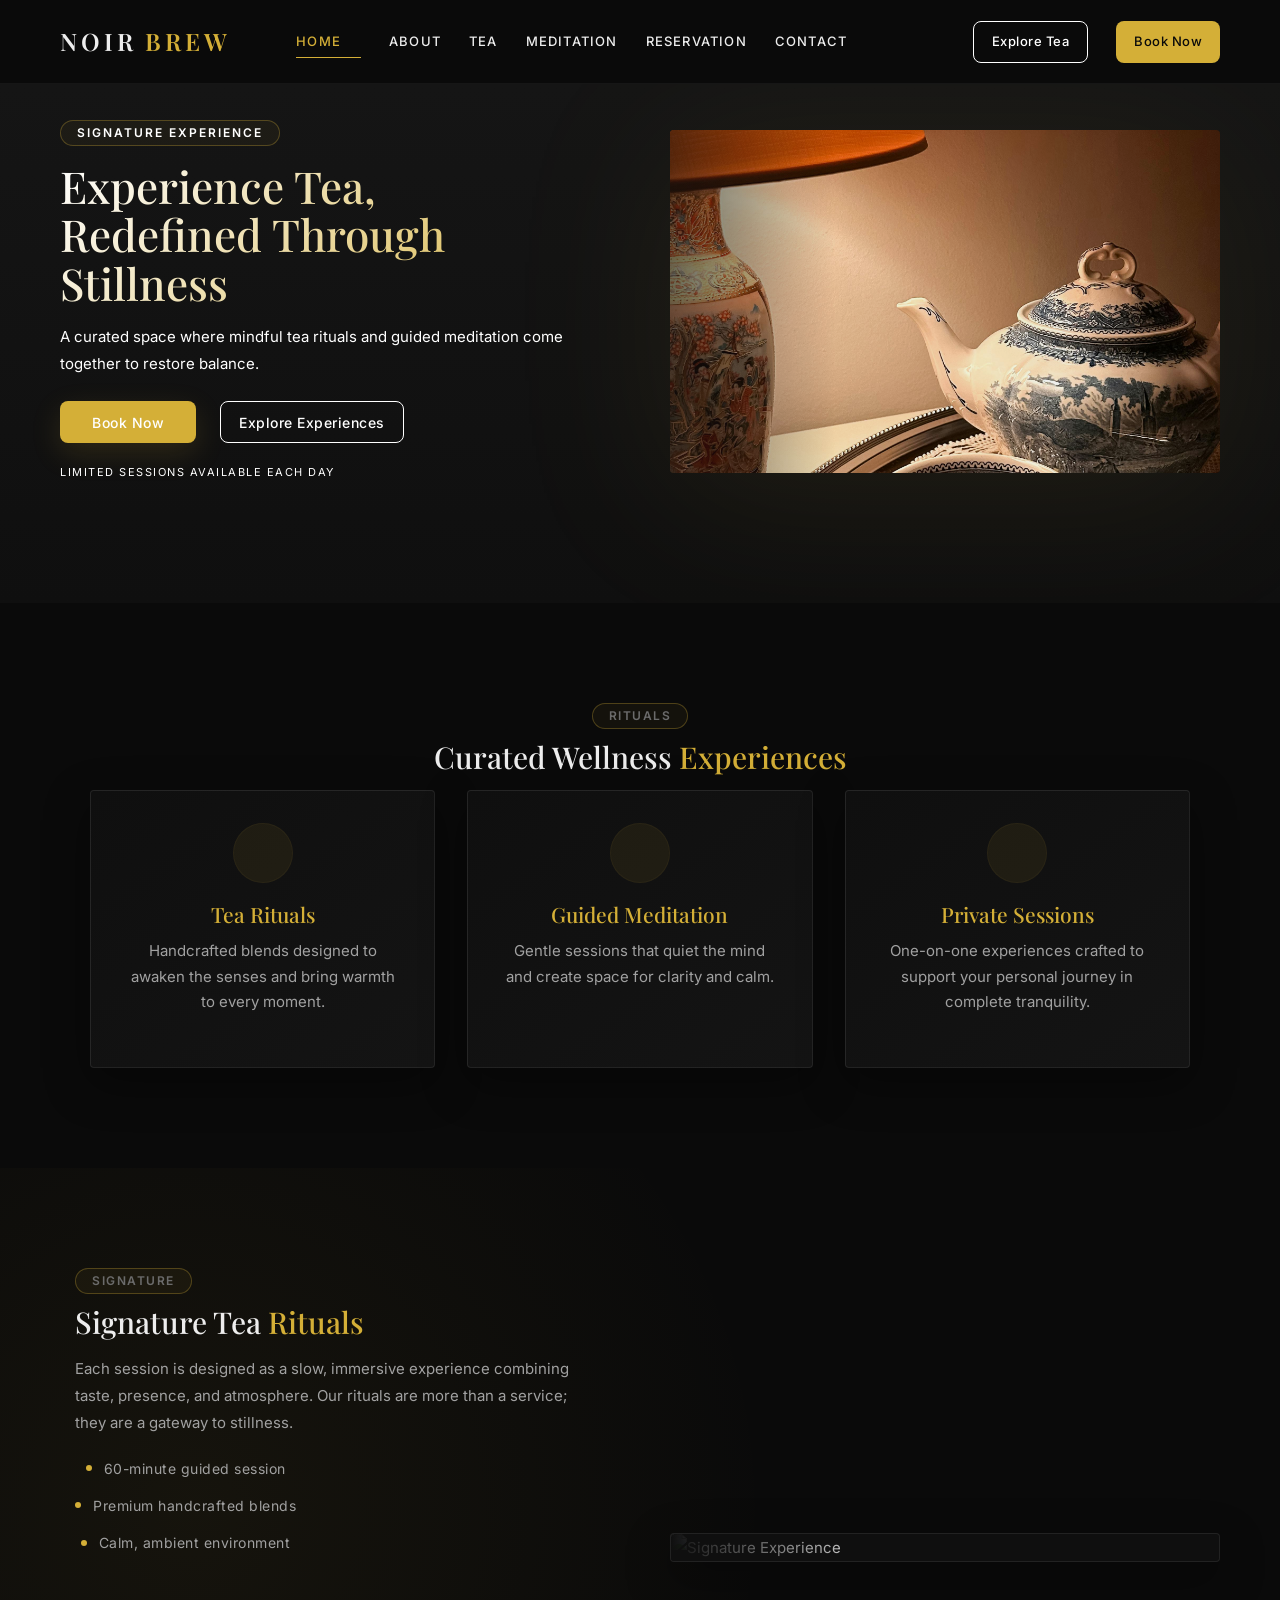
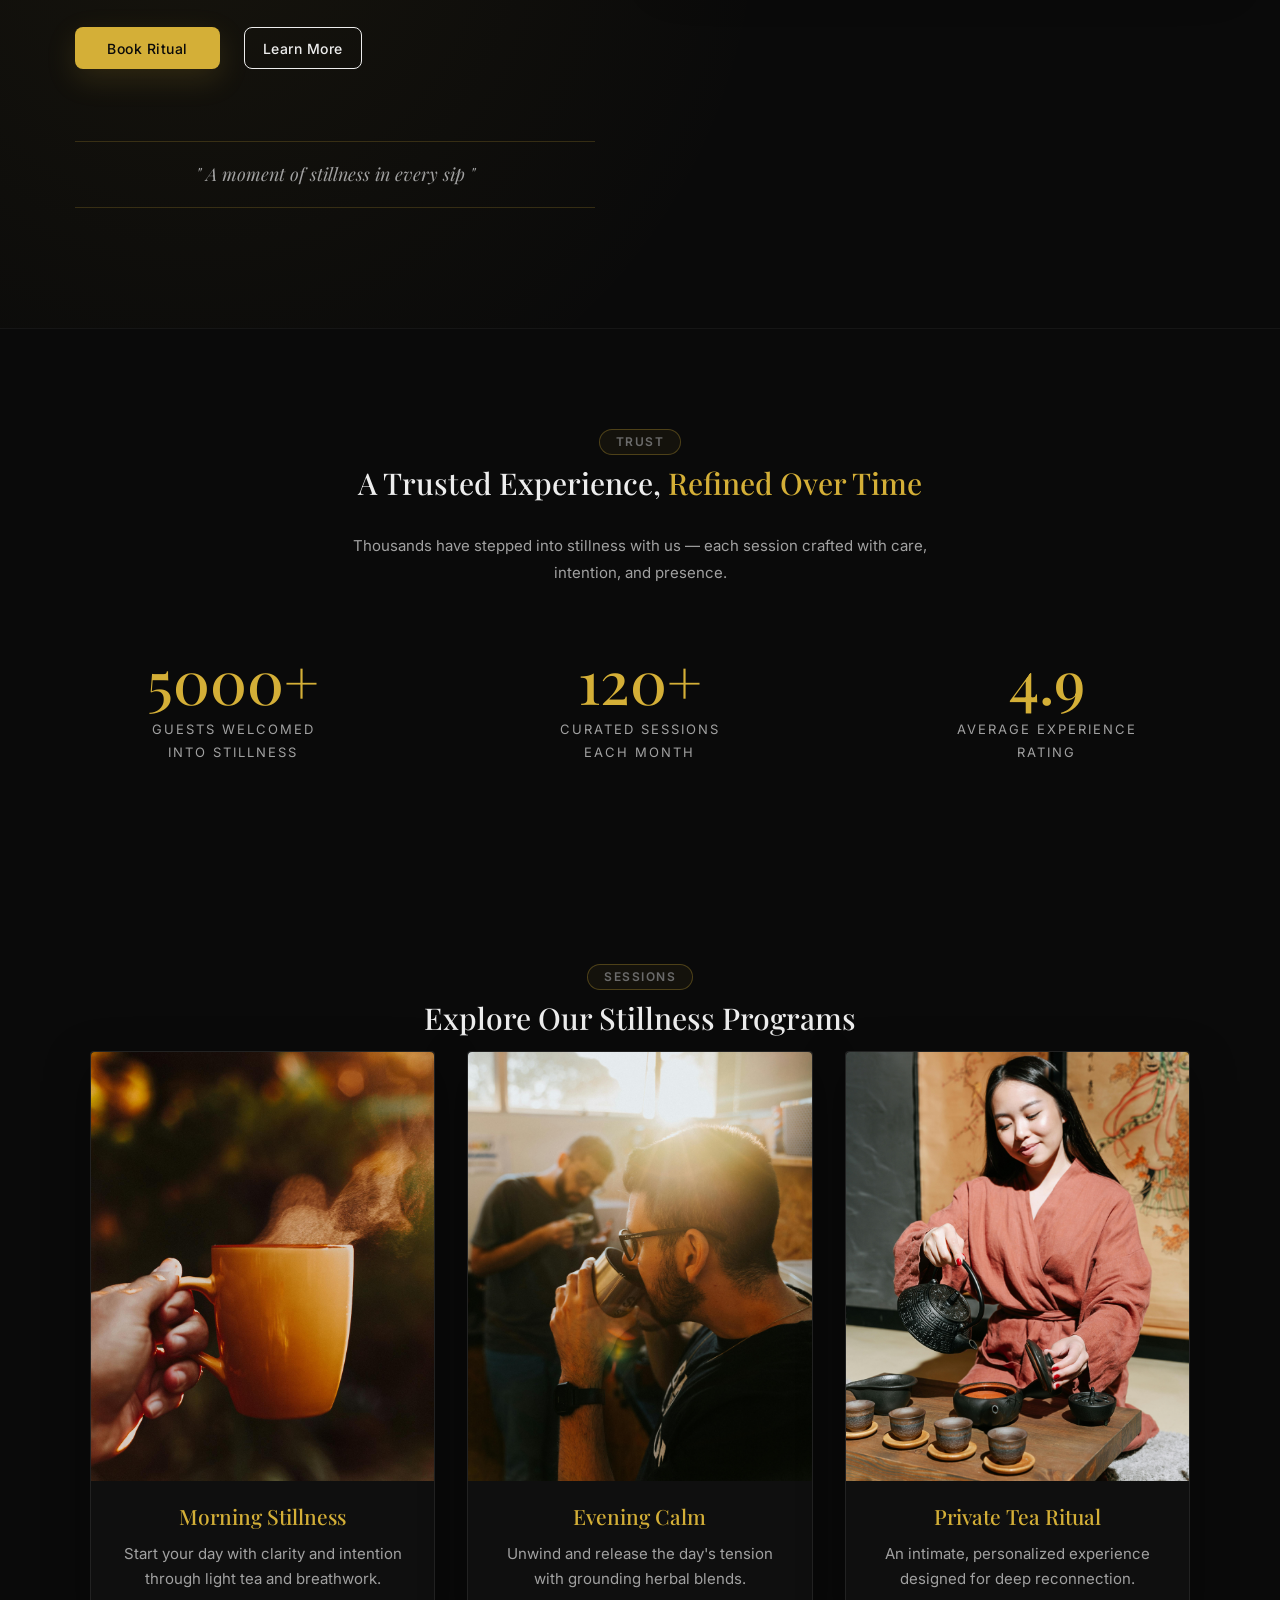
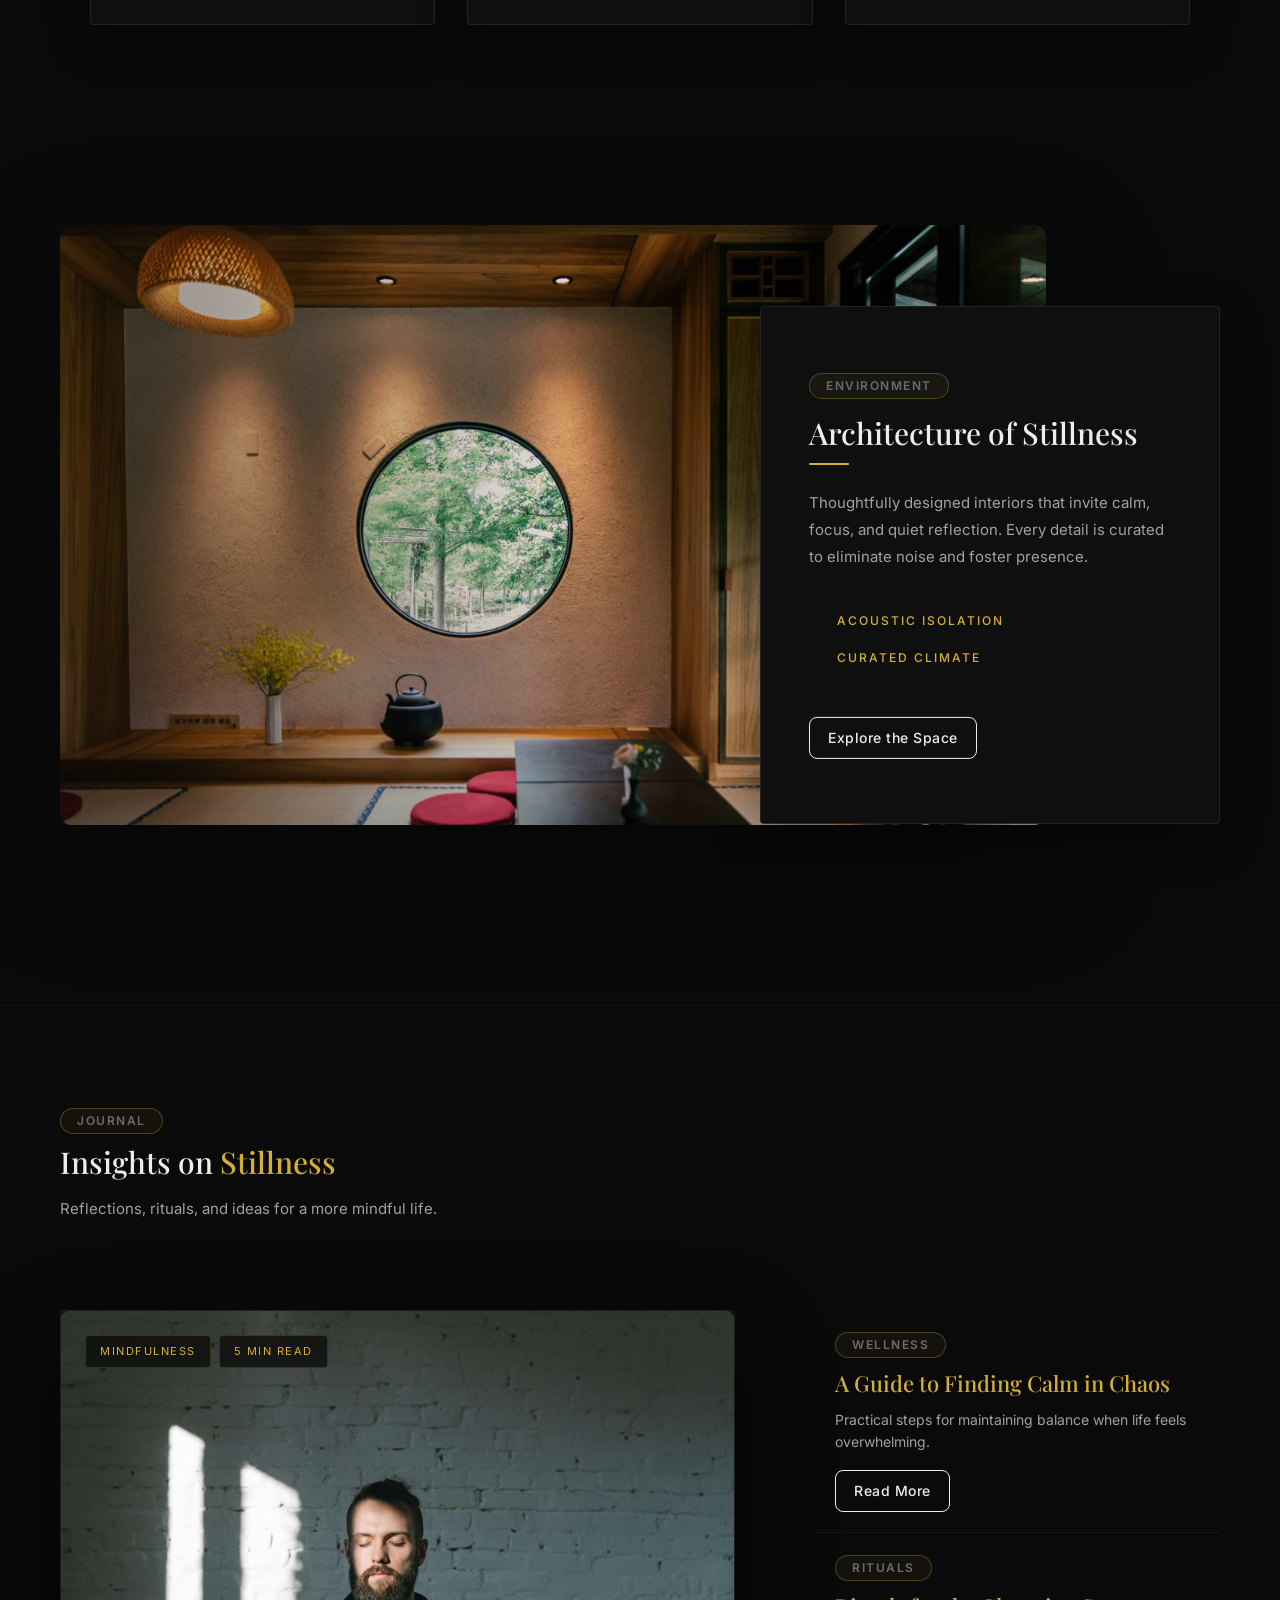
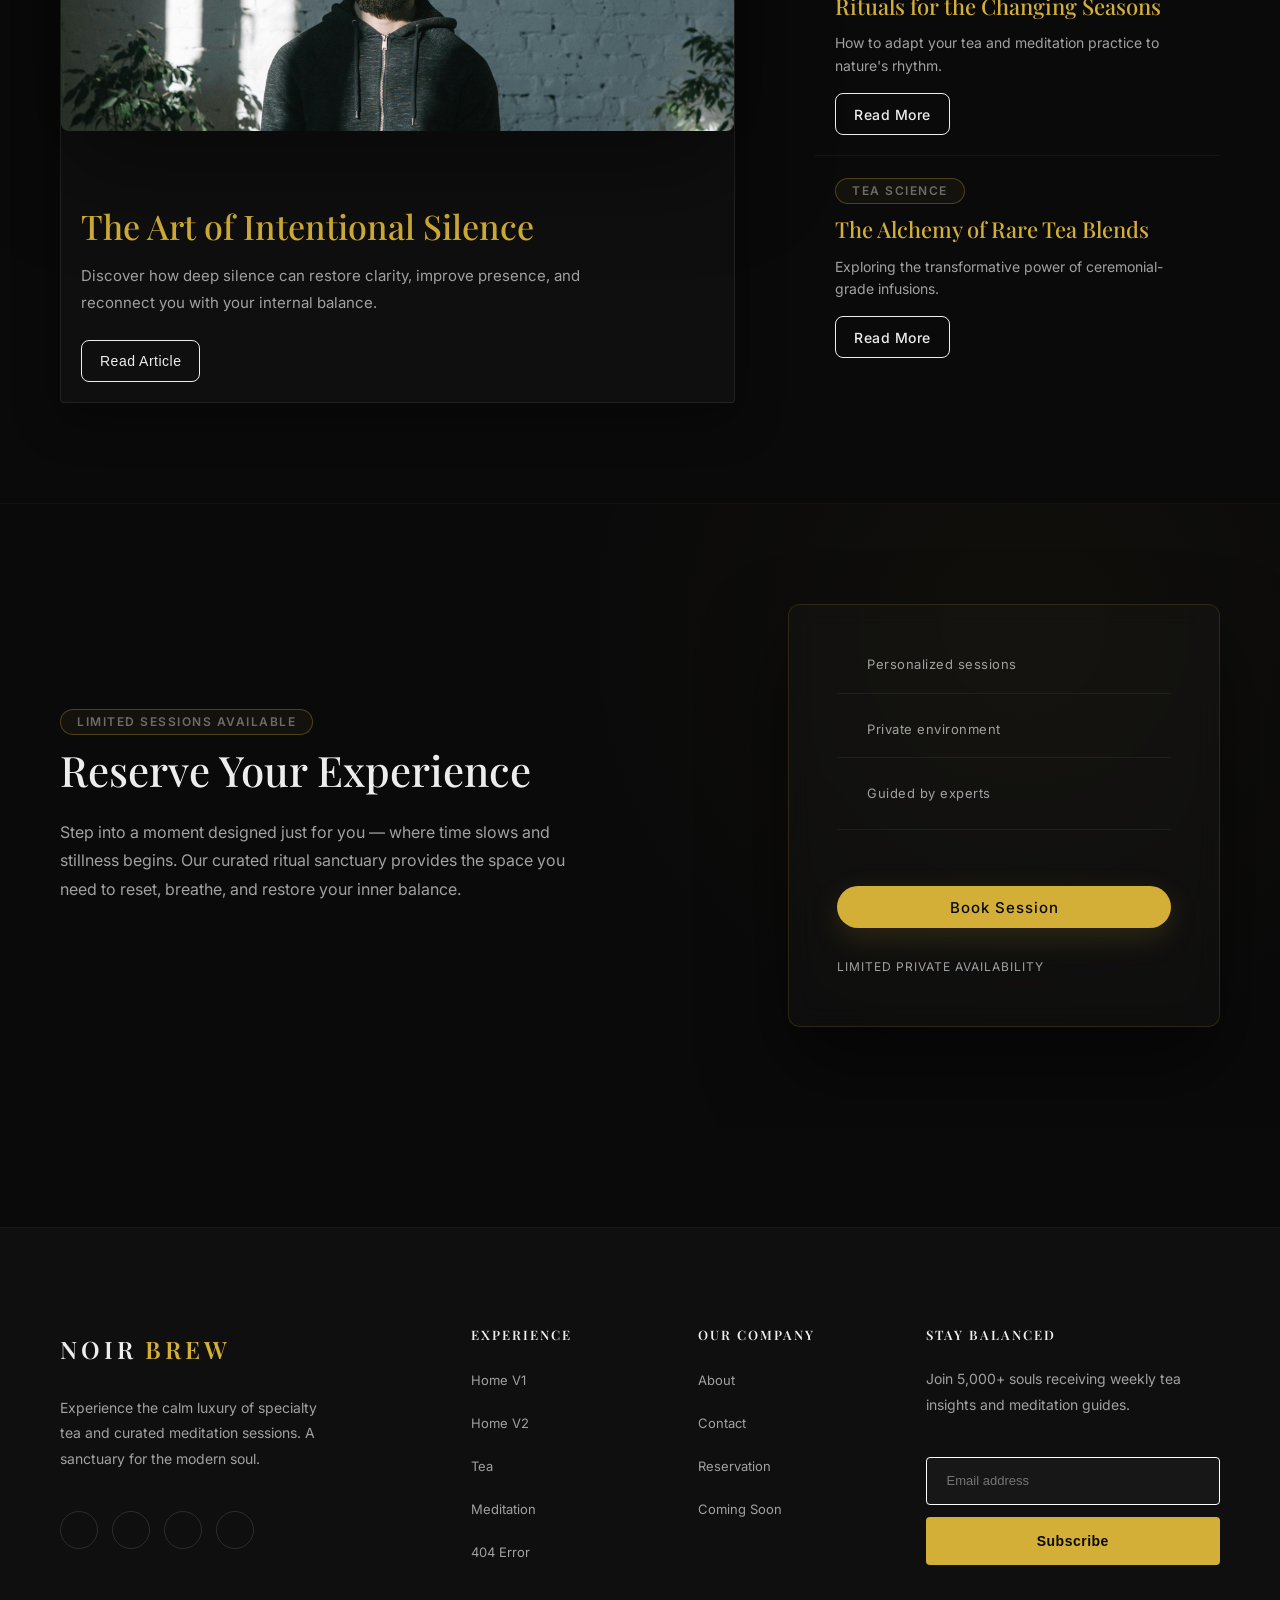
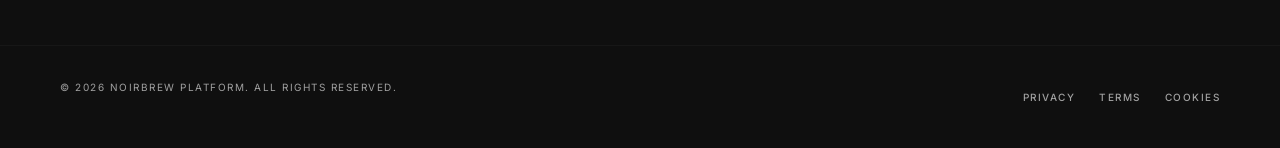
==== commit 648eb6cf: "fix" ====
--- a/home-v2.html
+++ b/home-v2.html
@@ -4,6 +4,9 @@
     <meta charset="UTF-8">
     <meta name="viewport" content="width=device-width, initial-scale=1.0">
     <title>Noirbrew | Home V2 Premium Experience</title>
+    <!-- Favicon -->
+    <link rel="icon" type="image/svg+xml" href="assets/images/favicon.svg">
+    <link rel="icon" type="image/png" href="assets/images/favicon.png">
     <!-- Google Fonts -->
     <link rel="preconnect" href="https://fonts.googleapis.com">
     <link rel="preconnect" href="https://fonts.gstatic.com" crossorigin>
--- a/assets/css/style.css
+++ b/assets/css/style.css
@@ -44,6 +44,21 @@
     --text-secondary: var(--text-secondary-light);
 }
 
+@media (max-width: 768px) {
+    :root {
+        --section-padding: 60px;
+        --section-padding-large: 80px;
+        --footer-gap: 60px;
+    }
+}
+@media (max-width: 560px) {
+    :root {
+        --section-padding: 40px;
+        --section-padding-large: 60px;
+        --footer-gap: 40px;
+    }
+}
+
 /* Base Setup */
 * {
     margin: 0;
@@ -52,6 +67,10 @@
     -webkit-font-smoothing: antialiased;
 }
 
+html, body {
+    overflow-x: hidden;
+}
+
 html {
     scroll-behavior: smooth;
 }
@@ -62,7 +81,6 @@
     font-family: 'Inter', sans-serif;
     font-size: var(--fs-body);
     line-height: 1.8;
-    overflow-x: hidden;
     display: flex;
     flex-direction: column;
     min-height: 100vh;
@@ -241,6 +259,7 @@
     cursor: pointer;
     border: none;
     letter-spacing: 0.5px;
+    white-space: nowrap;
 }
 
 .btn-primary {
@@ -410,11 +429,21 @@
 .header-ctas {
     display: flex;
     align-items: center;
-    gap: 12px; /* Tightly grouped actions */
+        gap: 28px;
+}
+
+.header-ctas .icon-btn {
+    margin-right: 0;
 }
 
 .header-ctas .btn {
-    padding: 10px 20px; /* Slightly more compact buttons */
+    padding: 8px 18px;
+    font-size: 13px;
+    margin-left: 4px; /* Extra breathing room after icon buttons */
+}
+
+.header-ctas .btn + .btn {
+    margin-left: 0; /* No extra margin between adjacent buttons */
 }
 
 .icon-btn {
@@ -458,28 +487,22 @@
 @media (max-width: 1024px) {
     .grid-3 { grid-template-columns: repeat(2, 1fr); }
 }
+@media (max-width: 768px) {
+    .grid-2 { grid-template-columns: 1fr; }
+    .grid-3 { grid-template-columns: 1fr; }
+}
 
 /* Footer System Foundation */
 .footer {
     background-color: var(--section-dark);
     color: var(--text-primary);
-    padding: 120px 0 0; /* Deep luxury padding */
-    margin-top: 120px; /* Strong separation from preceding sections */
+    padding: var(--footer-gap) 0 0; /* Deep luxury padding */
+    margin-top: var(--footer-gap); /* Strong separation from preceding sections */
     border-top: 1px solid rgba(255, 255, 255, 0.03);
     position: relative;
 }
 
-/* Subtle Top Depth Shadow */
-.footer::before {
-    content: '';
-    position: absolute;
-    top: 0;
-    left: 0;
-    width: 100%;
-    height: 100px;
-    background: linear-gradient(to bottom, rgba(0,0,0,0.2), transparent);
-    pointer-events: none;
-}
+/* Top shadow removed */
 
 .footer-grid {
     display: grid;
@@ -583,8 +606,8 @@
 }
 
 .newsletter-form input {
-    background-color: var(--bg-primary); /* Darker, more premium input area */
-    border: 1px solid rgba(255, 255, 255, 0.08);
+    background-color: rgba(255, 255, 255, 0.03); /* Subtle contrast to separate from footer background */
+    border: 1px solid #FFFFFF; /* Pure white border as requested */
     padding: 14px 20px;
     border-radius: 4px; /* Unified radius */
     color: #FFF;
@@ -715,8 +738,10 @@
 .experience-img {
     aspect-ratio: 1/1; /* Square for a more balanced look */
     background-color: var(--section-dark);
+    margin: 0 auto; /* Center image within the grid column */
     border-radius: 6px;
     max-width: 450px; /* Cap the width */
+    width: 100%;
 }
 
 .experience-content {
@@ -978,6 +1003,55 @@
     .social-circles {
         justify-content: center;
     }
+
+    /* V1 CTA Split - Stack on mobile */
+    .cta-split {
+        grid-template-columns: 1fr;
+        gap: 40px;
+        text-align: center;
+    }
+    .cta-img {
+        max-width: 100%;
+        margin: 0 auto;
+    }
+    .cta-content {
+        max-width: 100%;
+        margin: 0 auto;
+    }
+    .btn-large {
+        padding: 14px 32px;
+        font-size: 14px;
+        width: 100%;
+    }
+
+    /* V1 Meditation Split - Stack on mobile */
+    .meditation-split {
+        grid-template-columns: 1fr;
+        gap: 40px;
+        text-align: center;
+    }
+    .meditation-img {
+        max-width: 100%;
+    }
+    .meditation-content {
+        max-width: 100%;
+    }
+}
+
+@media (max-width: 400px) {
+    .cta-split {
+        gap: 32px;
+    }
+    .cta-content h2 {
+        font-size: 24px;
+    }
+    .section-padding-large {
+        padding: 60px 0;
+    }
+    .btn-large {
+        padding: 14px 24px;
+        font-size: 13px;
+    }
 }
 /* --- HOME V2 SPECIFIC STYLES --- */
 
@@ -1110,6 +1184,41 @@
     }
     .hero-v2-content { text-align: center; display: flex; flex-direction: column; align-items: center; }
     .hero-v2-img-outer { max-width: 500px; margin: 0 auto; }
+    .hero-v2-actions-container { align-items: center; }
+    .trust-line { text-align: center; }
+}
+
+@media (max-width: 560px) {
+    .hero-v2 {
+        padding: 100px 0 60px;
+    }
+    .hero-v2-split {
+        padding: 100px 0 60px;
+        gap: 40px;
+    }
+    .hero-v2 h1 {
+        font-size: 30px;
+    }
+    .hero-subtext {
+        font-size: 14px;
+        max-width: 100%;
+    }
+    .hero-v2-content .hero-actions,
+    .hero-v2-actions-container .hero-actions {
+        flex-direction: column;
+        align-items: center;
+        gap: 12px;
+        width: 100%;
+    }
+    .hero-v2-content .hero-actions .btn,
+    .hero-v2-actions-container .hero-actions .btn {
+        width: 100%;
+        text-align: center;
+        justify-content: center;
+    }
+    .hero-v2-img-outer {
+        max-width: 100%;
+    }
 }
 
 /* Refined Experience Grid (V2) */
@@ -1238,6 +1347,20 @@
     gap: var(--grid-gap);
 }
 
+.dual-split .split-content {
+    display: flex;
+    flex-direction: column;
+    align-items: flex-start;
+    text-align: left;
+}
+
+.split-content .ritual-h2,
+.split-content .ritual-p {
+    text-align: left;
+    margin-left: 0;
+    margin-right: 0;
+}
+
 .split-img {
     width: 100%;
     aspect-ratio: 4/5;
@@ -1254,19 +1377,26 @@
 
 .ritual-content {
     max-width: 520px;
+    margin: 0 auto;
+    display: flex;
+    flex-direction: column;
+    align-items: center;
+    text-align: center;
 }
 
 .ritual-h2 {
     font-size: var(--fs-h2);
     margin-bottom: var(--gap-heading);
+    text-align: center;
 }
 
 .ritual-p {
     font-size: var(--fs-body);
     line-height: 1.8;
     color: var(--text-secondary);
-    margin-bottom: var(--gap-content);
+    margin: 0 auto var(--gap-content) auto;
     max-width: 520px;
+    text-align: center;
 }
 
 .experience-highlights {
@@ -1275,12 +1405,14 @@
     margin-bottom: var(--gap-action);
     display: flex;
     flex-direction: column;
+    align-items: center; /* Center the list items horizontally */
     gap: 12px;
 }
 
 .experience-highlights li {
     display: flex;
     align-items: center;
+    justify-content: center; /* Center content within list item */
     gap: 12px;
     font-size: 14px;
     color: var(--text-secondary);
@@ -1300,7 +1432,7 @@
     align-items: center;
     gap: 40px;
     margin-bottom: var(--gap-action); /* Locked to final spacing system */
-    justify-content: flex-start !important;
+    justify-content: center !important; /* Force center alignment */
 }
 
 .link-with-arrow {
@@ -1323,9 +1455,12 @@
     font-size: 18px;
     color: var(--text-secondary);
     color: var(--text-secondary);
-    border-left: 1px solid rgba(212,175,55,0.2);
-    padding-left: 24px;
-    margin-top: 64px; /* Deep breath of space above the quote */
+    border-top: 1px solid rgba(212,175,55,0.2);
+    border-bottom: 1px solid rgba(212,175,55,0.2);
+    padding: 16px 0;
+    margin-top: 48px; /* Deep breath of space above the quote */
+    text-align: center;
+    width: 100%;
 }
 
 /* Image Mask & Effects */
@@ -1368,14 +1503,15 @@
 .session-card {
     display: flex;
     flex-direction: column;
+    text-align: center; /* Align properly to centre */
 }
 
 .session-img-placeholder {
     width: 100%;
     aspect-ratio: 4/5;
     background-color: #161616;
-    margin-bottom: 24px; /* Essential breathing room below the image */
-    border-radius: 4px;
+    margin-bottom: 24px;
+    border-radius: 4px 4px 0 0; /* Flat bottom to connect with text area */
     transition: transform 0.5s ease;
     overflow: hidden;
 }
@@ -1385,13 +1521,15 @@
     color: var(--primary-gold);
     margin-bottom: 12px;
     font-family: 'Playfair Display', serif;
+    padding: 0 24px; /* Padding need fix */
 }
 
 .session-card .card-desc {
     font-size: var(--fs-body);
     color: var(--text-secondary);
     line-height: 1.7;
-    margin: 0;
+    margin: 0 0 32px 0; /* Bottom spacing to lift text from card bottom edge */
+    padding: 0 24px; /* Padding need fix */
 }
 
 /* Minimal Blog List Layout */
@@ -1447,12 +1585,28 @@
         grid-template-columns: 1fr; 
         gap: var(--space-64);
     }
+    .stats-grid-v2 {
+        grid-template-columns: 1fr;
+        gap: 0;
+    }
+    .stat-item-v2 {
+        padding: 24px 16px;
+    }
     .hero-v2 { padding: 140px 0 80px; }
     .blog-header { flex-direction: column; align-items: flex-start; gap: var(--space-24); }
 }
 
 @media (max-width: 640px) {
     .stat-number { font-size: 42px; }
+    .stat-number-v2 { font-size: 42px; }
+    .stat-label-v2 {
+        font-size: 11px;
+        letter-spacing: 1.5px;
+        max-width: 100%;
+    }
+    .stat-icon {
+        margin-top: 24px;
+    }
     .blog-list-title { font-size: 22px; }
 }
 
@@ -1555,6 +1709,10 @@
     color: var(--primary-gold);
 }
 
+.featured-info {
+    padding: 20px; /* Added inner padding to prevent text hugging the left edge */
+}
+
 .featured-info .link-with-arrow {
     margin-top: var(--space-24);
     opacity: 0.8;
@@ -1576,7 +1734,7 @@
 }
 
 .side-post {
-    padding-bottom: var(--space-40);
+    padding: 20px; /* Added left and right padding to fix text hugging the edge */
     border-bottom: 1px solid rgba(255, 255, 255, 0.05);
 }
 
@@ -1627,6 +1785,77 @@
     opacity: 1;
 }
 
+/* Responsive adjustments for Blog Editorial Grid */
+@media (max-width: 991px) {
+    .blog-editorial-grid {
+        grid-template-columns: 1fr;
+        gap: 64px;
+        text-align: center;
+    }
+    
+    .blog-header-v2 {
+        justify-content: center;
+        text-align: center;
+        margin-bottom: 48px;
+    }
+    
+    .blog-header-v2 .text-group {
+        display: flex;
+        flex-direction: column;
+        align-items: center;
+    }
+    
+    .featured-info {
+        display: flex;
+        flex-direction: column;
+        align-items: center;
+        text-align: center;
+    }
+    
+    .featured-p {
+        margin-inline: auto;
+    }
+    
+    .side-post {
+        display: flex;
+        flex-direction: column;
+        align-items: center;
+        text-align: center;
+    }
+}
+
+@media (max-width: 560px) {
+    .blog-editorial-grid {
+        gap: 32px;
+    }
+    .featured-h3 {
+        font-size: 24px;
+        margin-top: 16px;
+        margin-bottom: 12px;
+    }
+    .featured-img-wrapper {
+        margin-bottom: 20px;
+    }
+    .blog-header-v2 {
+        margin-bottom: 40px;
+    }
+    .side-post-h4 {
+        font-size: 18px;
+    }
+    .blog-side-list {
+        gap: 32px;
+    }
+    .side-post {
+        padding-bottom: 32px;
+    }
+    .meta-tags {
+        flex-wrap: wrap;
+        top: 16px;
+        left: 16px;
+        right: 16px; /* prevent overflow */
+    }
+}
+
 /* Final CTA Section (V2 - Horizontal Split) */
 .final-cta-section-v2 {
     position: relative;
@@ -1638,13 +1867,14 @@
 
 .cta-split-grid {
     display: grid;
-    grid-template-columns: 1.25fr 0.75fr;
-    gap: 80px; /* Locked editorial gap */
+    grid-template-columns: 1.1fr 0.9fr;
+    gap: 80px;
     align-items: center;
 }
 
 .cta-text-group {
     text-align: left;
+    max-width: 600px;
 }
 
 .cta-v2-h2 {
@@ -1659,19 +1889,62 @@
     line-height: 1.8;
 }
 
+/* Premium Floating Card for Actions */
 .cta-action-hub {
     display: flex;
     flex-direction: column;
-    align-items: center;
-    gap: 48px; /* Balanced space between trust list and the button */
+    align-items: stretch;
+    background: rgba(255, 255, 255, 0.02);
+    border: 1px solid rgba(212, 175, 55, 0.15); /* Subtle gold glass border */
+    padding: 48px;
+    border-radius: 12px;
+    box-shadow: 0 40px 80px rgba(0, 0, 0, 0.5);
+    backdrop-filter: blur(12px);
+    -webkit-backdrop-filter: blur(12px);
+    gap: 32px;
+}
+
+.cta-v2-trust-horizontal {
+    display: flex;
+    flex-direction: column;
+    gap: 16px;
+}
+
+.trust-item {
+    display: flex;
+    align-items: center;
+    gap: 16px;
+    font-size: 15px;
+    color: var(--text-secondary);
+    padding-bottom: 16px;
+    border-bottom: 1px solid rgba(255, 255, 255, 0.05);
+}
+
+.trust-item:last-child {
+    border-bottom: none;
+    padding-bottom: 0;
+}
+
+.trust-item i {
+    width: 20px;
+    height: 20px;
+    color: var(--primary-gold);
 }
 
 .cta-v2-action {
     display: flex;
     flex-direction: column;
-    align-items: center;
-    gap: 12px;
-}
+    align-items: stretch;
+    width: 100%;
+    gap: 16px;
+    margin-top: 16px;
+}
+
+.cta-v2-action .btn-xl {
+    width: 100%;
+}
+
+
 
 .btn-pill {
     border-radius: 50px !important;
@@ -1698,28 +1971,6 @@
     color: var(--text-secondary);
     color: var(--text-muted);
     letter-spacing: 0.5px;
-}
-
-.cta-v2-trust-horizontal {
-    display: flex;
-    flex-direction: column;
-    gap: 16px;
-    align-items: flex-start;
-}
-
-.trust-item {
-    display: flex;
-    align-items: center;
-    gap: 12px;
-    font-size: 14px;
-    color: var(--text-secondary);
-    opacity: 0.8;
-}
-
-.trust-item i {
-    width: 16px;
-    height: 16px;
-    color: var(--primary-gold);
 }
 
 /* Premium Article Modal System */
@@ -2006,9 +2257,35 @@
         gap: var(--space-64);
         text-align: center;
     }
-    .cta-text-group { text-align: center; }
-    .cta-v2-p { margin: 0 auto; }
-    .cta-v2-trust-horizontal { align-items: center; }
+    .cta-text-group { 
+        text-align: center; 
+        margin: 0 auto;
+    }
+    .cta-v2-p { 
+        margin: 0 auto; 
+        max-width: 100%; 
+    }
+    .cta-action-hub { 
+        gap: 32px; 
+        padding: 40px 24px;
+        align-items: center;
+    }
+    .cta-v2-trust-horizontal { 
+        align-items: center; 
+    }
+    .trust-item {
+        justify-content: center;
+        text-align: center;
+    }
+    .final-cta-section-v2 { 
+        padding: 80px 0; 
+    }
+    .btn-xl {
+        padding: 16px 36px;
+        font-size: 14px;
+        max-width: 100%;
+        white-space: nowrap;
+    }
 
     /* Environment Section Mobile */
     .environment-hero { padding-bottom: 0; }
@@ -2032,6 +2309,36 @@
     .env-separator { margin-inline: auto; }
 }
 
+/* Small mobile (320px) - Final CTA tighten */
+@media (max-width: 400px) {
+    .final-cta-section-v2 {
+        padding: 60px 0;
+    }
+    .cta-split-grid {
+        gap: 40px;
+    }
+    .cta-v2-h2 {
+        font-size: 24px;
+    }
+    .cta-v2-p {
+        font-size: 14px;
+        line-height: 1.7;
+    }
+    .cta-action-hub {
+        gap: 24px;
+    }
+    .btn-xl {
+        padding: 14px 28px;
+        font-size: 13px;
+        width: 100%;
+        text-align: center;
+        justify-content: center;
+    }
+    .trust-item {
+        font-size: 13px;
+    }
+}
+
 /* --- About Page Specific Styles --- */
 
 /* Utility Additions */
@@ -2203,24 +2510,68 @@
 
 @media (max-width: 1024px) {
     .floating-card { display: none; }
-}
-
-/* Section 2: The Story - Split Narrative */
-.about-story {
-    background-color: var(--bg-primary);
-}
-
-.about-story .dual-split {
-    grid-template-columns: 1.3fr 0.7fr;
-    align-items: stretch; /* Maintain equal height */
-}
-
-.story-content {
-    padding-right: var(--space-64);
-    display: flex;
-    flex-direction: column;
-    justify-content: center;
-    align-items: flex-start; /* Prevent children (like pill labels) from stretching */
+    .header-ctas {
+    
+        gap: 14px;
+}
+.nav-links ul {
+    display: flex;
+    gap: 14px;
+    list-style: none;
+}
+}
+
+/* --- About Page Redesign (Section 2 - Premium Overlap) --- */
+.about-story-premium {
+    position: relative;
+    width: 100%;
+    margin-bottom: var(--space-100);
+}
+
+.story-hero-visual {
+    position: relative;
+    width: 100%;
+    height: 60vh;
+    min-height: 500px;
+    overflow: hidden;
+    margin-bottom: -150px; /* Pulls the next container up to overlap */
+}
+
+.story-hero-visual img {
+    width: 100%;
+    height: 120%; /* For parallax buffer */
+    object-fit: cover;
+    object-position: center 30%;
+}
+
+.story-overlay {
+    position: absolute;
+    inset: 0;
+    background: linear-gradient(to top, var(--bg-primary) 0%, rgba(10,10,10,0.4) 50%, transparent 100%);
+    z-index: 1;
+}
+
+.container-overlap {
+    position: relative;
+    z-index: 5;
+    padding: 0 40px;
+    display: flex;
+    justify-content: flex-start; /* Align card to the left */
+}
+
+.story-glass-card {
+    background: rgba(15, 15, 15, 0.75);
+    backdrop-filter: blur(24px);
+    -webkit-backdrop-filter: blur(24px);
+    border: 1px solid rgba(212, 175, 55, 0.2);
+    border-radius: 12px;
+    padding: 64px 56px;
+    max-width: 650px;
+    box-shadow: 0 30px 60px rgba(0,0,0,0.6);
+}
+
+.story-glass-card .section-subtitle {
+    margin-bottom: 24px;
 }
 
 .section-subtitle {
@@ -2260,7 +2611,91 @@
     min-height: 380px; /* Ensures a baseline height */
 }
 
-/* Section 3: Philosophy - 3 Pillars */
+/* Section 3: Philosophy - Bento Grid */
+.philosophy-bento-grid {
+    display: grid;
+    grid-template-columns: repeat(12, 1fr);
+    grid-template-rows: auto auto;
+    gap: 24px;
+}
+
+.bento-card {
+    border-radius: 16px;
+    padding: 40px;
+    position: relative;
+    overflow: hidden;
+    display: flex;
+    flex-direction: column;
+    justify-content: flex-end;
+    transition: transform 0.4s cubic-bezier(0.4, 0, 0.2, 1);
+    min-height: 400px;
+}
+
+.bento-card:hover {
+    transform: translateY(-8px);
+}
+
+.bento-large {
+    grid-column: span 8;
+    grid-row: span 2;
+}
+
+.bento-small {
+    grid-column: span 4;
+}
+
+.bento-bg {
+    position: absolute;
+    inset: 0;
+    background-size: cover;
+    background-position: center;
+    transition: transform 0.6s ease;
+    z-index: 1;
+}
+
+.bento-card:hover .bento-bg {
+    transform: scale(1.05);
+}
+
+.bento-overlay {
+    position: absolute;
+    inset: 0;
+    background: linear-gradient(to top, rgba(15,15,15,0.95), rgba(15,15,15,0.4));
+    z-index: 2;
+}
+
+.bento-content {
+    position: relative;
+    z-index: 3;
+}
+
+.bento-icon {
+    font-size: 32px;
+    color: var(--primary-gold);
+    margin-bottom: 24px;
+}
+
+.bento-text h3 {
+    font-size: 24px;
+    margin-bottom: 12px;
+    color: #FFF;
+}
+
+.bento-text p {
+    color: rgba(255, 255, 255, 0.7);
+    line-height: 1.6;
+}
+
+@media (max-width: 950px) {
+    .philosophy-bento-grid {
+        grid-template-columns: 1fr;
+    }
+    .bento-large, .bento-small {
+        grid-column: span 1;
+        grid-row: auto;
+        min-height: 300px;
+    }
+}
 .section-header {
     margin-bottom: var(--space-64);
     display: flex;
@@ -2297,45 +2732,70 @@
 }
 
 .space-gallery-container {
-    /* Align with site-wide container: (100% - 1200px) / 2 + 20px padding */
-    padding-left: calc((100vw - var(--container-max-width)) / 2 + 20px);
-    padding-right: 20px;
+    max-width: var(--container-max-width);
+    margin: 0 auto;
+    padding: 0 20px;
     padding-bottom: var(--space-80);
-    overflow-x: auto;
-    -webkit-overflow-scrolling: touch;
-}
-
-/* Ensure padding doesn't break on small screens */
-@media (max-width: 1240px) {
-    .space-gallery-container {
-        padding-left: 20px;
-    }
-}
-
-.space-gallery-container::-webkit-scrollbar {
-    height: 3px;
-}
-
-.space-gallery-container::-webkit-scrollbar-thumb {
-    background: rgba(212, 175, 55, 0.2);
-    border-radius: 100px;
-}
-
-.space-gallery-inner {
-    display: flex;
-    gap: 32px; /* Restored breathing room between images */
-    width: max-content;
-    padding-bottom: 20px;
+}
+
+/* --- About Page Redesign (Section 4 - Masonry) --- */
+.premium-gallery-inner {
+    display: grid;
+    grid-template-columns: repeat(4, 1fr);
+    grid-auto-rows: 300px;
+    gap: 24px;
+    width: 100%;
 }
 
 .gallery-item {
-    width: 480px;
+    width: 100%;
+    height: 100%;
+    overflow: hidden;
+    border-radius: 8px;
+}
+
+.gallery-item img {
+    transition: transform 0.8s ease;
+    width: 100%;
+    height: 100%;
+    object-fit: cover;
+}
+
+.gallery-item:hover img {
+    transform: scale(1.05);
+}
+
+.gallery-featured {
+    grid-column: span 2;
+    grid-row: span 2;
+}
+
+.premium-gallery-inner .gallery-item:not(.gallery-featured) {
+    grid-column: span 1;
+    grid-row: span 1;
 }
 
 .gallery-img {
     width: 100%;
-    aspect-ratio: 16/10;
-    border-radius: 4px;
+    height: 100%;
+}
+
+@media (max-width: 950px) {
+    .premium-gallery-inner {
+        grid-template-columns: repeat(2, 1fr);
+        grid-auto-rows: 250px;
+    }
+}
+
+@media (max-width: 560px) {
+    .premium-gallery-inner {
+        grid-template-columns: 1fr;
+        grid-auto-rows: 300px;
+    }
+    .gallery-featured {
+        grid-column: span 1;
+        grid-row: span 1;
+    }
 }
 
 /* Section 5: The Experience - Journey */
@@ -2343,49 +2803,95 @@
     background-color: var(--bg-primary);
 }
 
-.experience-horizontal-grid {
-    display: grid;
-    grid-template-columns: repeat(3, 1fr);
-    gap: 40px; /* Essential breathing room between journey steps */
+/* --- About Page Redesign (Section 5 - Timeline) --- */
+.experience-timeline {
+    position: relative;
+    max-width: 800px;
+    margin: 0 auto;
+    padding: 40px 0;
+}
+
+.timeline-line {
+    position: absolute;
+    left: 50%;
+    top: 0;
+    bottom: 0;
+    width: 2px;
+    background: linear-gradient(to bottom, transparent, rgba(212, 175, 55, 0.5), transparent);
+    transform: translateX(-50%);
+}
+
+.timeline-item {
+    position: relative;
+    width: 50%;
+    padding: 0 40px;
+    margin-bottom: 60px;
+}
+
+.timeline-item.left {
+    left: 0;
+    text-align: right;
+}
+
+.timeline-item.right {
+    left: 50%;
+}
+
+.timeline-dot {
+    position: absolute;
+    top: 50%;
+    width: 12px;
+    height: 12px;
+    background-color: var(--primary-gold);
+    border-radius: 50%;
+    box-shadow: 0 0 15px rgba(212, 175, 55, 0.4);
+    transform: translateY(-50%);
+}
+
+.timeline-item.left .timeline-dot {
+    right: -6px;
+}
+
+.timeline-item.right .timeline-dot {
+    left: -6px;
 }
 
 .experience-card {
-    padding: 48px; /* Deep internal margins for each step */
-    background-color: rgba(255, 255, 255, 0.02);
-    border: 1px solid rgba(255, 255, 255, 0.04);
-    border-radius: 4px;
-    position: relative;
-    transition: all 0.4s cubic-bezier(0.4, 0, 0.2, 1);
+    padding: 40px;
+    background: rgba(255, 255, 255, 0.02);
+    border: 1px solid rgba(255, 255, 255, 0.05);
+    border-radius: 8px;
+    transition: transform 0.4s ease, border-color 0.4s ease;
 }
 
 .experience-card:hover {
-    background-color: rgba(255, 255, 255, 0.05);
-    transform: translateY(-8px);
-    border-color: rgba(212, 175, 55, 0.2);
-    box-shadow: 0 20px 40px rgba(0,0,0,0.3);
+    transform: translateY(-5px);
+    border-color: rgba(212, 175, 55, 0.3);
 }
 
 .card-num {
-    font-size: 18px;
+    display: inline-block;
+    font-size: 14px;
     color: var(--primary-gold);
     border: 1px solid rgba(212, 175, 55, 0.3);
-    width: 44px;
-    height: 44px;
-    border-radius: 50%;
-    display: flex;
-    align-items: center;
-    justify-content: center;
-    margin-bottom: 24px;
-    font-weight: 500;
-    font-family: 'Playfair Display', serif;
+    padding: 4px 12px;
+    border-radius: 50px;
+    margin-bottom: 16px;
+    font-family: 'Inter', sans-serif;
+    letter-spacing: 1px;
+}
+
+.timeline-item.left .experience-card {
+    display: flex;
+    flex-direction: column;
+    align-items: flex-end;
 }
 
 .card-content h4 {
     font-family: 'Playfair Display', serif;
     font-size: 24px;
-    margin-bottom: 16px;
-    color: var(--primary-gold);
-    font-weight: 500;
+    margin-bottom: 12px;
+    color: #FFF;
 }
 
 .card-content p {
@@ -2394,68 +2900,116 @@
     line-height: 1.6;
 }
 
-@media (max-width: 991px) {
-    .experience-horizontal-grid {
-        grid-template-columns: 1fr;
-    }
-}
-
-/* Section 6: Sourcing - Terroir & Traceability */
-.about-sourcing {
-    background-color: var(--bg-primary);
-}
-
-.sourcing-grid {
-    display: grid;
-    grid-template-columns: 0.8fr 1.2fr; /* Reduced image dominance for better text balance */
-    gap: 80px; /* High-end editorial separation */
-    align-items: center; 
+@media (max-width: 950px) {
+    .timeline-line {
+        left: 20px;
+    }
+    .timeline-item {
+        width: 100%;
+        padding-left: 60px;
+        padding-right: 0;
+        left: 0 !important;
+        text-align: left !important;
+    }
+    .timeline-item.left .timeline-dot,
+    .timeline-item.right .timeline-dot {
+        left: 14px;
+        right: auto;
+    }
+    .timeline-item.left .experience-card {
+        align-items: flex-start;
+    }
+}
+
+/* --- About Page Redesign (Section 6 - Premium Immersive Sourcing) --- */
+.about-sourcing-premium {
+    position: relative;
+    width: 100%;
+    min-height: 80vh;
+    display: flex;
+    flex-direction: column;
+    justify-content: flex-end; /* Push content to bottom */
+    padding-top: 150px;
+    margin-bottom: var(--space-80);
+}
+
+.sourcing-bg {
+    position: absolute;
+    inset: 0;
+    z-index: 1;
+}
+
+.sourcing-bg img {
+    width: 100%;
+    height: 100%;
+    object-fit: cover;
+    object-position: center 60%;
+}
+
+.sourcing-gradient-overlay {
+    position: absolute;
+    inset: 0;
+    background: linear-gradient(to bottom, var(--bg-primary) 0%, rgba(10,10,10,0.3) 30%, rgba(10,10,10,0.8) 80%, var(--bg-primary) 100%);
+}
+
+.sourcing-content-wrapper {
+    position: relative;
+    z-index: 5;
+    text-align: center;
+    margin-bottom: 60px;
 }
 
 .sourcing-intro {
+    max-width: 700px;
+    margin: 0 auto;
+}
+
+.sourcing-stats-bar {
+    position: relative;
+    z-index: 6;
+    width: 100%;
+    border-top: 1px solid rgba(255, 255, 255, 0.05);
+    border-bottom: 1px solid rgba(255, 255, 255, 0.05);
+    background: rgba(15, 15, 15, 0.6);
+    backdrop-filter: blur(20px);
+    -webkit-backdrop-filter: blur(20px);
+    padding: 30px 0;
+}
+
+.premium-stats {
+    display: flex;
+    justify-content: space-around;
+    align-items: center;
+    width: 100%;
+    margin: 0;
+    padding: 0;
+    border: none;
+}
+
+.stat-item {
     display: flex;
     flex-direction: column;
-    justify-content: center;
-    align-items: flex-start;
-    max-width: 600px;
-}
-
-.sourcing-visuals {
-    height: 100%;
-    min-height: 480px; /* Force a more consistent height */
-}
-
-.sourcing-stats {
-    display: flex;
-    gap: 48px; /* Restored breathing room between metrics */
-    margin-top: 48px;
-    padding-top: 40px;
-    border-top: 1px solid rgba(255, 255, 255, 0.05);
-}
-
-.stat-item {
-    display: flex;
-    flex-direction: column;
+    text-align: center;
 }
 
 .stat-val {
-    font-size: 28px; /* Slightly reduced for a more sophisticated, readable fit */
+    font-size: 36px;
     font-family: 'Playfair Display', serif;
     color: var(--primary-gold);
-    margin-bottom: 8px;
+    margin-bottom: 4px;
 }
 
 .stat-label {
     font-size: 13px;
     text-transform: uppercase;
-    letter-spacing: 1px;
-    color: var(--text-secondary);
-}
-
-@media (max-width: 991px) {
-    .sourcing-grid {
-        grid-template-columns: 1fr;
-        gap: var(--space-48);
+    letter-spacing: 2px;
+    color: var(--text-secondary);
+}
+
+@media (max-width: 950px) {
+    .premium-stats {
+        flex-direction: column;
+        gap: 32px;
     }
 }
 
@@ -2464,6 +3018,7 @@
     background-color: var(--bg-primary);
     overflow: hidden;
     position: relative;
+    padding-top: 40px; /* Reduced top padding to close the gap */
 }
 
 .cta-immersive-wrapper {
@@ -2472,7 +3027,7 @@
     gap: 64px; /* Tightened gap to remove excessive dead space */
     align-items: center;
     position: relative;
-    padding: 100px 0;
+    /* padding removed to prevent double padding with .section-padding */
 }
 
 .cta-content {
@@ -2549,6 +3104,91 @@
     transform: translate(-50%, -50%);
 }
 
+/* About Page Responsive - Sections 1, 6, 7 */
+@media (max-width: 991px) {
+    /* Section 7: CTA immersive - stack to 1 column */
+    .cta-immersive-wrapper {
+        grid-template-columns: 1fr;
+        gap: 40px;
+        text-align: center;
+        padding: 60px 0;
+    }
+    .cta-immersive-wrapper .cta-content {
+        max-width: 100%;
+        align-items: center;
+    }
+    .cta-immersive-wrapper .cta-action {
+        align-items: center;
+    }
+    .cta-visual {
+        max-width: 320px;
+        height: 300px;
+        margin: 0 auto;
+    }
+}
+
+@media (max-width: 560px) {
+    /* Section 1: About Hero - reduce padding and sizing */
+    .about-hero {
+        padding: 140px 0 60px;
+    }
+    .philosophy-title {
+        font-size: 28px;
+        letter-spacing: -0.5px;
+    }
+    .philosophy-text {
+        font-size: 14px;
+        max-width: 100%;
+    }
+    .about-hero .hero-actions {
+        flex-direction: column;
+        gap: 12px;
+        width: 100%;
+        margin-top: 32px;
+    }
+    .about-hero .hero-actions .btn {
+        width: 100%;
+        text-align: center;
+        justify-content: center;
+    }
+
+    /* Section 6: Sourcing - scaled for mobile */
+    .sourcing-visuals {
+        height: 280px;
+        max-width: 100%;
+    }
+    .sourcing-grid {
+        gap: 32px;
+    }
+    .sourcing-stats {
+        flex-direction: column;
+        align-items: center;
+        gap: 24px;
+        margin-top: 32px;
+        padding-top: 24px;
+    }
+    .stat-val {
+        font-size: 24px;
+    }
+
+    /* Section 7: CTA immersive - tighten for 320px */
+    .cta-immersive-wrapper {
+        gap: 32px;
+        padding: 48px 0;
+    }
+    .cta-immersive-wrapper .section-title {
+        font-size: 24px;
+    }
+    .cta-description {
+        font-size: 14px;
+        margin-bottom: 32px;
+    }
+    .cta-visual {
+        max-width: 260px;
+        height: 240px;
+    }
+}
+
 /* Section 8: Final CTA V2 & Trust Hub */
 .final-cta-section-v2 {
     border-top: 1px solid rgba(255, 255, 255, 0.03);
@@ -2612,6 +3252,57 @@
     margin-top: 12px;
 }
 
+/* CTA V2 Responsive (must come after duplicate declarations above) */
+@media (max-width: 950px) {
+    .cta-split-grid {
+        grid-template-columns: 1fr;
+        gap: 48px;
+        text-align: center;
+    }
+    .cta-text-group { text-align: center; }
+    .cta-v2-p { margin: 0 auto; max-width: 100%; }
+    .cta-v2-trust-horizontal { 
+        align-items: center;
+        justify-content: center;
+    }
+    .cta-action-hub { 
+        align-items: center;
+        gap: 32px; 
+    }
+    .final-cta-section-v2 { padding: 80px 0; }
+}
+
+@media (max-width: 400px) {
+    .cta-split-grid {
+        gap: 32px;
+    }
+    .cta-v2-h2 {
+        font-size: 24px;
+        margin-bottom: 16px;
+    }
+    .cta-v2-p {
+        font-size: 14px;
+        line-height: 1.7;
+    }
+    .final-cta-section-v2 {
+        padding: 60px 0;
+    }
+    .cta-action-hub {
+        gap: 24px;
+        width: 100%;
+    }
+    .btn-xl {
+        padding: 14px 28px;
+        font-size: 13px;
+        width: 100%;
+        text-align: center;
+        justify-content: center;
+    }
+    .trust-item {
+        font-size: 12px;
+    }
+}
+
 /* Modal UI Refinement */
 .modal-close-btn i {
     font-size: 24px;
@@ -2627,6 +3318,10 @@
     .dual-split, .asymmetrical-cta {
         grid-template-columns: 1fr;
         gap: var(--space-48);
+    }
+
+    .about-story .dual-split {
+        grid-template-columns: 1fr !important;
     }
     
     .story-content { padding-right: 0; }
@@ -2749,5 +3444,1037 @@
 .tax-col { background: var(--bg-dark); padding: 48px; }
 .tax-header { display: flex; align-items: center; gap: 12px; margin-bottom: 24px; font-size: 18px; color: var(--primary-gold); }
 .tax-list { list-style: none; display: flex; flex-direction: column; gap: 12px; color: var(--text-secondary); font-size: 14px; }
-.tax-list li::before { content: " �\; margin-right: 8px; color: var(--primary-gold); }
+.tax-list li::before { content: "\2022"; margin-right: 8px; color: var(--primary-gold); }
 @media (max-width: 991px) { .alchemy-wrapper, .seasonal-banner, .taxonomy-grid { grid-template-columns: 1fr; gap: 40px; } .seasonal-banner { padding: 40px; } }
+
+/* === Responsive Fixes for Navbar & Footer === */
+.mobile-only-btn {
+    display: none;
+}
+
+/* Tablet & Mobile Nav Breakpoint (991px and below) */
+@media (max-width: 991px) {
+    /* Header & Mobile Menu */
+    .nav-links {
+        position: fixed;
+        top: 0;
+        right: -100%;
+        width: 100%;
+        max-width: 320px;
+        height: 100vh;
+        background-color: var(--bg-primary);
+        padding: 80px 40px;
+        transition: right 0.4s cubic-bezier(0.4, 0, 0.2, 1);
+        z-index: 999;
+        box-shadow: -10px 0 40px rgba(0,0,0,0.5);
+        display: flex;
+        flex-direction: column;
+        overflow-y: auto;
+    }
+    
+    .nav-links.active {
+        right: 0;
+    }
+    
+    .nav-links ul {
+        flex-direction: column;
+        gap: 24px;
+        align-items: center;
+        text-align: center;
+        width: 100%;
+    }
+    
+    .hamburger-menu {
+        display: block;
+        z-index: 1000;
+        margin-left: 12px;
+    }
+    
+    .header-ctas .btn {
+        display: none; /* Hide primary buttons to save space */
+    }
+    
+    .mobile-only-btn {
+        display: block;
+        width: 100%;
+    }
+    
+    .mobile-only-btn .btn {
+        width: 100%;
+        text-align: center;
+        justify-content: center;
+    }
+    
+    /* Dropdowns in mobile */
+    .has-dropdown .dropdown-menu,
+    .has-dropdown:hover .dropdown-menu,
+    .has-dropdown:active .dropdown-menu {
+        position: static;
+        transform: none !important;
+        min-width: 100%;
+        box-shadow: none;
+        border: none;
+        padding: 12px 0 0 0; /* Remove left padding to ensure perfect centering */
+        background-color: transparent;
+        display: flex; /* Always visible in mobile menu */
+        flex-direction: column;
+        align-items: center; /* Center children */
+        gap: 8px;
+        opacity: 1;
+        visibility: visible;
+    }
+
+    .dropdown-menu li a {
+        text-align: center;
+        padding: 12px !important; /* Override desktop padding */
+    }
+
+    .dropdown-menu li a:hover,
+    .dropdown-menu li a:active {
+        padding-left: 12px !important; /* Prevent text shift on tap */
+        background-color: rgba(255, 255, 255, 0.05) !important;
+    }
+
+    /* Footer: Tablet specifically (2 columns) */
+    .footer-grid {
+        grid-template-columns: repeat(2, 1fr);
+        gap: 60px;
+    }
+    .footer-grid .brand-col {
+        order: 3;
+    }
+    .footer-grid .footer-col:nth-child(2) {
+        order: 1;
+    }
+    .footer-grid .footer-col:nth-child(3) {
+        order: 2;
+    }
+    .footer-grid .newsletter-col {
+        order: 4;
+    }
+}
+
+/* Mobile Devices Only (767px and below) */
+@media (max-width: 767px) {
+    /* Footer Fixes for mobile */
+    .footer-grid {
+        grid-template-columns: 1fr;
+        gap: 48px;
+        text-align: center;
+        padding-bottom: 60px;
+    }
+    .footer-grid .brand-col {
+        order: 1;
+    }
+    .footer-grid .footer-col:nth-child(2) {
+        order: 2;
+    }
+    .footer-grid .footer-col:nth-child(3) {
+        order: 3;
+    }
+    .footer-grid .newsletter-col {
+        order: 4;
+    }
+    
+    .footer-col {
+        align-items: center;
+    }
+    
+    .footer-text {
+        max-width: 100%;
+        margin-left: auto;
+        margin-right: auto;
+    }
+    
+    .footer-links {
+        align-items: center;
+    }
+    
+    .social-circles {
+        justify-content: center;
+    }
+    
+    .bottom-content {
+        flex-direction: column;
+        gap: 16px;
+        text-align: center;
+    }
+    
+    .legal-links {
+        justify-content: center;
+    }
+}
+
+/* ============================================================
+   ABOUT PAGE V2 REDESIGN — Sections 2-7
+   Premium, immersive, zero-dead-space layouts
+   ============================================================ */
+
+/* -----------------------------------------------------------
+   Section 2: The Story — Cinematic Split Narrative
+   ----------------------------------------------------------- */
+.about-story-v2 {
+    padding: 40px 0;
+}
+
+.story-v2-container {
+    display: grid;
+    grid-template-columns: 1fr 1fr;
+    max-width: 1400px;
+    margin: 0 auto;
+    padding: 0 40px;
+    gap: 0;
+    align-items: stretch;
+}
+
+.story-v2-media {
+    position: relative;
+}
+
+.story-v2-img-wrapper {
+    position: relative;
+    width: 100%;
+    height: 100%;
+    overflow: hidden;
+    border-radius: 12px 0 0 12px;
+}
+
+.story-v2-img {
+    width: 100%;
+    height: 100%;
+    object-fit: cover;
+    transition: transform 0.8s ease;
+}
+
+.story-v2-media:hover .story-v2-img {
+    transform: scale(1.04);
+}
+
+.story-v2-img-overlay {
+    position: absolute;
+    inset: 0;
+    background: linear-gradient(135deg, rgba(10,10,10,0.3) 0%, transparent 50%, rgba(10,10,10,0.15) 100%);
+    pointer-events: none;
+}
+
+.story-v2-accent-line {
+    position: absolute;
+    bottom: 40px;
+    left: 40px;
+    width: 60px;
+    height: 3px;
+    background: var(--primary-gold);
+    border-radius: 3px;
+    z-index: 2;
+}
+
+.story-v2-content {
+    background: var(--bg-secondary);
+    border: 1px solid rgba(255, 255, 255, 0.06);
+    border-left: none;
+    border-radius: 0 12px 12px 0;
+    padding: 40px 40px;
+    display: flex;
+    flex-direction: column;
+    justify-content: center;
+}
+
+.story-v2-badge {
+    display: inline-flex;
+    align-items: center;
+    gap: 10px;
+    font-size: 11px;
+    text-transform: uppercase;
+    letter-spacing: 2.5px;
+    color: var(--primary-gold);
+    font-weight: 600;
+    margin-bottom: 20px;
+}
+
+.badge-dot {
+    width: 6px;
+    height: 6px;
+    background: var(--primary-gold);
+    border-radius: 50%;
+    display: inline-block;
+    animation: pulse-dot 2s infinite;
+}
+
+@keyframes pulse-dot {
+    0%, 100% { opacity: 1; transform: scale(1); }
+    50% { opacity: 0.5; transform: scale(1.4); }
+}
+
+.story-v2-heading {
+    font-size: 38px;
+    font-family: 'Playfair Display', serif;
+    line-height: 1.15;
+    margin-bottom: 20px;
+    letter-spacing: -0.5px;
+}
+
+.story-v2-divider {
+    width: 48px;
+    height: 2px;
+    background: linear-gradient(to right, var(--primary-gold), transparent);
+    margin-bottom: 20px;
+    border-radius: 2px;
+}
+
+.story-v2-text {
+    font-size: 15px;
+    line-height: 1.85;
+    color: var(--text-secondary);
+    margin-bottom: 16px;
+}
+
+.story-v2-text:last-of-type {
+    margin-bottom: 36px;
+}
+
+.story-v2-stats {
+    display: flex;
+    align-items: center;
+    gap: 0;
+    border-top: 1px solid rgba(255, 255, 255, 0.06);
+    padding-top: 28px;
+    margin-top: 8px;
+}
+
+.story-v2-stat {
+    display: flex;
+    flex-direction: column;
+    align-items: center;
+    flex: 1;
+}
+
+.story-v2-stat-num {
+    font-size: 28px;
+    font-family: 'Playfair Display', serif;
+    color: var(--primary-gold);
+    font-weight: 600;
+    line-height: 1;
+    margin-bottom: 6px;
+}
+
+.story-v2-stat-label {
+    font-size: 11px;
+    text-transform: uppercase;
+    letter-spacing: 1.5px;
+    color: var(--text-secondary);
+}
+
+.story-v2-stat-divider {
+    width: 1px;
+    height: 40px;
+    background: rgba(255, 255, 255, 0.08);
+}
+
+/* Story V2 Responsive */
+@media (max-width: 991px) {
+    .story-v2-container {
+        grid-template-columns: 1fr;
+        padding: 0 24px;
+    }
+    .story-v2-img-wrapper {
+        min-height: 280px;
+        max-height: 360px;
+        border-radius: 12px 12px 0 0;
+    }
+    .story-v2-content {
+        border-radius: 0 0 12px 12px;
+        border-left: 1px solid rgba(255, 255, 255, 0.06);
+        border-top: none;
+        padding: 40px 32px;
+    }
+}
+
+@media (max-width: 560px) {
+    .about-story-v2 { padding: 48px 0; }
+    .story-v2-container { padding: 0 16px; }
+    .story-v2-img-wrapper { min-height: 260px; }
+    .story-v2-content { padding: 32px 24px; }
+    .story-v2-heading { font-size: 28px; }
+    .story-v2-stats { flex-direction: column; gap: 20px; }
+    .story-v2-stat-divider { width: 40px; height: 1px; }
+}
+
+/* -----------------------------------------------------------
+   Section 3: Philosophy — Immersive Card Stack
+   ----------------------------------------------------------- */
+.about-philosophy-v2 {
+    position: relative;
+    padding: 40px 0;
+    overflow: hidden;
+}
+
+.philosophy-v2-bg-glow {
+    position: absolute;
+    top: 20%;
+    left: 50%;
+    transform: translateX(-50%);
+    width: 800px;
+    height: 400px;
+    background: radial-gradient(ellipse, rgba(212, 175, 55, 0.06) 0%, transparent 70%);
+    pointer-events: none;
+    z-index: 0;
+}
+
+.philosophy-v2-header {
+    text-align: center;
+    margin-bottom: 48px;
+    position: relative;
+    z-index: 1;
+}
+
+.philosophy-v2-title {
+    font-size: var(--fs-h2);
+    font-family: 'Playfair Display', serif;
+    margin-bottom: 16px;
+}
+
+.philosophy-v2-desc {
+    font-size: var(--fs-body);
+    color: var(--text-secondary);
+    max-width: 480px;
+    margin: 0 auto;
+    line-height: 1.7;
+}
+
+.philosophy-v2-grid {
+    display: grid;
+    grid-template-columns: 1.2fr 1fr 1fr;
+    gap: 20px;
+    position: relative;
+    z-index: 1;
+}
+
+.philosophy-v2-card {
+    position: relative;
+    border-radius: 16px;
+    overflow: hidden;
+    min-height: 420px;
+    display: flex;
+    flex-direction: column;
+    justify-content: flex-end;
+    transition: transform 0.5s cubic-bezier(0.4, 0, 0.2, 1);
+    cursor: default;
+}
+
+.philosophy-v2-card:hover {
+    transform: translateY(-8px);
+}
+
+.philosophy-v2-card--featured {
+    min-height: 460px;
+}
+
+.philosophy-v2-card-bg {
+    position: absolute;
+    inset: 0;
+    background-size: cover;
+    background-position: center;
+    transition: transform 0.7s ease;
+    z-index: 1;
+}
+
+.philosophy-v2-card:hover .philosophy-v2-card-bg {
+    transform: scale(1.06);
+}
+
+.philosophy-v2-card-gradient {
+    position: absolute;
+    inset: 0;
+    background: linear-gradient(to top, rgba(10, 10, 10, 0.95) 0%, rgba(10, 10, 10, 0.6) 40%, rgba(10, 10, 10, 0.15) 100%);
+    z-index: 2;
+}
+
+.philosophy-v2-card-content {
+    position: relative;
+    z-index: 3;
+    padding: 36px 32px;
+}
+
+.philosophy-v2-card-icon {
+    font-size: 28px;
+    color: var(--primary-gold);
+    margin-bottom: 16px;
+    opacity: 0.9;
+}
+
+.philosophy-v2-card-content h3 {
+    font-family: 'Playfair Display', serif;
+    font-size: 24px;
+    color: #fff;
+    margin-bottom: 10px;
+}
+
+.philosophy-v2-card-content p {
+    font-size: 14px;
+    color: rgba(255, 255, 255, 0.75);
+    line-height: 1.7;
+    margin-bottom: 16px;
+}
+
+.philosophy-v2-card-tag {
+    display: inline-flex;
+    align-items: center;
+    gap: 8px;
+    font-size: 11px;
+    text-transform: uppercase;
+    letter-spacing: 1.5px;
+    color: var(--primary-gold);
+    font-weight: 500;
+    opacity: 0;
+    transform: translateY(10px);
+    transition: opacity 0.4s ease 0.1s, transform 0.4s ease 0.1s;
+}
+
+.philosophy-v2-card:hover .philosophy-v2-card-tag {
+    opacity: 1;
+    transform: translateY(0);
+}
+
+.philosophy-v2-card-tag i {
+    font-size: 12px;
+    color: var(--primary-gold) !important;
+}
+
+/* Philosophy V2 Responsive */
+@media (max-width: 991px) {
+    .philosophy-v2-grid {
+        grid-template-columns: 1fr 1fr;
+    }
+    .philosophy-v2-card--featured {
+        grid-column: span 2;
+    }
+}
+
+@media (max-width: 560px) {
+    .about-philosophy-v2 { padding: 48px 0; }
+    .philosophy-v2-grid {
+        grid-template-columns: 1fr;
+    }
+    .philosophy-v2-card--featured {
+        grid-column: span 1;
+    }
+    .philosophy-v2-card {
+        min-height: 340px;
+    }
+    .philosophy-v2-card--featured {
+        min-height: 380px;
+    }
+    .philosophy-v2-card-tag {
+        opacity: 1;
+        transform: translateY(0);
+    }
+}
+
+/* -----------------------------------------------------------
+   Section 4: The Space — Immersive Mosaic Gallery
+   ----------------------------------------------------------- */
+.about-space-v2 {
+    padding: 40px 0 0;
+}
+
+.space-v2-header-wrapper {
+    margin-bottom: 32px;
+}
+
+.space-v2-header {
+    display: flex;
+    flex-direction: column;
+    align-items: center;
+    text-align: center;
+    gap: 16px;
+}
+
+.space-v2-title {
+    font-size: var(--fs-h2);
+    font-family: 'Playfair Display', serif;
+    line-height: 1.2;
+    margin-top: 8px;
+}
+
+.space-v2-desc {
+    font-size: var(--fs-body);
+    color: var(--text-secondary);
+    line-height: 1.8;
+    max-width: 480px;
+}
+
+.space-v2-gallery {
+    padding: 0 20px 40px;
+    max-width: 1400px;
+    margin: 0 auto;
+}
+
+.space-v2-gallery-grid {
+    display: grid;
+    grid-template-columns: repeat(4, 1fr);
+    grid-template-rows: 280px 280px;
+    gap: 12px;
+}
+
+.space-v2-gallery-item {
+    position: relative;
+    overflow: hidden;
+    border-radius: 10px;
+    cursor: pointer;
+}
+
+.space-v2-gallery-item--tall {
+    grid-row: span 2;
+    grid-column: span 2;
+}
+
+.space-v2-gallery-item img {
+    width: 100%;
+    height: 100%;
+    object-fit: cover;
+    transition: transform 0.7s cubic-bezier(0.4, 0, 0.2, 1);
+}
+
+.space-v2-gallery-item:hover img {
+    transform: scale(1.08);
+}
+
+.space-v2-gallery-overlay {
+    position: absolute;
+    inset: 0;
+    background: linear-gradient(to top, rgba(10,10,10,0.75) 0%, transparent 50%);
+    display: flex;
+    align-items: flex-end;
+    padding: 20px 24px;
+    opacity: 0;
+    transition: opacity 0.4s ease;
+}
+
+.space-v2-gallery-item:hover .space-v2-gallery-overlay {
+    opacity: 1;
+}
+
+.space-v2-gallery-label {
+    font-size: 13px;
+    font-weight: 500;
+    color: #fff;
+    text-transform: uppercase;
+    letter-spacing: 1.5px;
+}
+
+/* Gallery Responsive */
+@media (max-width: 991px) {
+    .space-v2-gallery-grid {
+        grid-template-columns: repeat(2, 1fr);
+        grid-template-rows: auto;
+        grid-auto-rows: 240px;
+    }
+    .space-v2-gallery-item--tall {
+        grid-column: span 2;
+        grid-row: span 1;
+        max-height: 350px;
+    }
+}
+
+@media (max-width: 560px) {
+    .about-space-v2 { padding: 48px 0 0; }
+    .space-v2-gallery-grid {
+        grid-template-columns: 1fr;
+        grid-auto-rows: 240px;
+    }
+    .space-v2-gallery-item--tall {
+        grid-column: span 1;
+        max-height: 300px;
+    }
+    .space-v2-title { font-size: 24px; }
+    .space-v2-gallery-overlay { opacity: 1; }
+}
+
+/* -----------------------------------------------------------
+   Section 5: The Experience — Horizontal Journey Cards
+   ----------------------------------------------------------- */
+.about-journey-v2 {
+    padding: 40px 0;
+    background: var(--bg-secondary);
+    border-top: 1px solid rgba(255, 255, 255, 0.04);
+    border-bottom: 1px solid rgba(255, 255, 255, 0.04);
+}
+
+.journey-v2-header {
+    text-align: center;
+    margin-bottom: 40px;
+}
+
+.journey-v2-title {
+    font-size: var(--fs-h2);
+    font-family: 'Playfair Display', serif;
+    margin-bottom: 16px;
+}
+
+.journey-v2-desc {
+    font-size: var(--fs-body);
+    color: var(--text-secondary);
+    max-width: 520px;
+    margin: 0 auto;
+    line-height: 1.7;
+}
+
+.journey-v2-cards {
+    display: grid;
+    grid-template-columns: repeat(4, 1fr);
+    gap: 0;
+    position: relative;
+}
+
+.journey-v2-card {
+    position: relative;
+    padding: 0 28px;
+    text-align: center;
+}
+
+.journey-v2-card-num {
+    font-size: 14px;
+    font-family: 'Playfair Display', serif;
+    color: var(--primary-gold);
+    border: 1.5px solid rgba(212, 175, 55, 0.4);
+    width: 42px;
+    height: 42px;
+    border-radius: 50%;
+    display: flex;
+    align-items: center;
+    justify-content: center;
+    margin: 0 auto 0;
+    background: var(--bg-primary);
+    position: relative;
+    z-index: 2;
+    font-weight: 600;
+    letter-spacing: 1px;
+}
+
+.journey-v2-card-line {
+    width: 100%;
+    height: 1px;
+    background: linear-gradient(to right, transparent, rgba(212, 175, 55, 0.3), transparent);
+    margin: -21px 0 21px;
+    position: relative;
+    z-index: 1;
+}
+
+.journey-v2-card:first-child .journey-v2-card-line {
+    background: linear-gradient(to right, transparent, rgba(212, 175, 55, 0.3), transparent);
+}
+
+.journey-v2-card:last-child .journey-v2-card-line {
+    background: linear-gradient(to right, transparent, rgba(212, 175, 55, 0.3), transparent);
+}
+
+.journey-v2-card-body {
+    background: var(--bg-primary);
+    border: 1px solid rgba(255, 255, 255, 0.06);
+    border-radius: 12px;
+    padding: 32px 24px;
+    transition: transform 0.4s ease, border-color 0.4s ease, box-shadow 0.4s ease;
+}
+
+.journey-v2-card:hover .journey-v2-card-body {
+    transform: translateY(-6px);
+    border-color: rgba(212, 175, 55, 0.25);
+    box-shadow: 0 20px 40px rgba(0, 0, 0, 0.25);
+}
+
+.journey-v2-card-icon {
+    font-size: 28px;
+    color: var(--primary-gold);
+    margin-bottom: 20px;
+}
+
+.journey-v2-card-body h4 {
+    font-family: 'Playfair Display', serif;
+    font-size: 20px;
+    margin-bottom: 10px;
+    color: var(--text-primary);
+}
+
+.journey-v2-card-body p {
+    font-size: 14px;
+    color: var(--text-secondary);
+    line-height: 1.7;
+}
+
+/* Journey V2 Responsive */
+@media (max-width: 991px) {
+    .journey-v2-cards {
+        grid-template-columns: repeat(2, 1fr);
+        gap: 24px;
+    }
+    .journey-v2-card-line { display: none; }
+    .journey-v2-card-num { margin-bottom: 16px; }
+}
+
+@media (max-width: 560px) {
+    .about-journey-v2 { padding: 48px 0; }
+    .journey-v2-cards {
+        grid-template-columns: 1fr;
+        gap: 20px;
+    }
+    .journey-v2-title { font-size: 24px; }
+}
+
+/* -----------------------------------------------------------
+   Section 6: Sourcing — Cinematic Parallax with Stats Grid
+   ----------------------------------------------------------- */
+.about-sourcing-v2 {
+    position: relative;
+    width: 100%;
+    min-height: 85vh;
+    display: flex;
+    align-items: center;
+    overflow: hidden;
+}
+
+.sourcing-v2-visual {
+    position: absolute;
+    inset: 0;
+    z-index: 1;
+}
+
+.sourcing-v2-img {
+    width: 100%;
+    height: 100%;
+    object-fit: cover;
+    object-position: center 60%;
+}
+
+.sourcing-v2-overlay {
+    position: absolute;
+    inset: 0;
+    background: linear-gradient(105deg, rgba(10,10,10,0.92) 0%, rgba(10,10,10,0.7) 45%, rgba(10,10,10,0.3) 100%);
+}
+
+.sourcing-v2-content-wrapper {
+    position: relative;
+    z-index: 5;
+    width: 100%;
+    padding: 80px 0;
+}
+
+.sourcing-v2-grid {
+    display: grid;
+    grid-template-columns: 1fr 1fr;
+    gap: 80px;
+    align-items: center;
+}
+
+.sourcing-v2-heading {
+    font-size: 42px;
+    font-family: 'Playfair Display', serif;
+    color: #fff;
+    line-height: 1.15;
+    margin-bottom: 20px;
+}
+
+.sourcing-v2-divider {
+    width: 48px;
+    height: 2px;
+    background: var(--primary-gold);
+    margin-bottom: 24px;
+    border-radius: 2px;
+}
+
+.sourcing-v2-desc {
+    font-size: 15px;
+    color: rgba(255, 255, 255, 0.75);
+    line-height: 1.85;
+    max-width: 460px;
+}
+
+.sourcing-v2-stats-grid {
+    display: grid;
+    grid-template-columns: 1fr 1fr;
+    gap: 16px;
+}
+
+.sourcing-v2-stat-card {
+    background: rgba(255, 255, 255, 0.04);
+    backdrop-filter: blur(20px);
+    -webkit-backdrop-filter: blur(20px);
+    border: 1px solid rgba(255, 255, 255, 0.08);
+    border-radius: 12px;
+    padding: 32px 28px;
+    display: flex;
+    flex-direction: column;
+    position: relative;
+    overflow: hidden;
+    transition: transform 0.4s ease, border-color 0.4s ease;
+}
+
+.sourcing-v2-stat-card:hover {
+    transform: translateY(-4px);
+    border-color: rgba(212, 175, 55, 0.3);
+}
+
+.sourcing-v2-stat-accent {
+    position: absolute;
+    bottom: 0;
+    left: 0;
+    width: 100%;
+    height: 2px;
+    background: linear-gradient(to right, var(--primary-gold), transparent);
+    opacity: 0;
+    transition: opacity 0.4s ease;
+}
+
+.sourcing-v2-stat-card:hover .sourcing-v2-stat-accent {
+    opacity: 1;
+}
+
+.sourcing-v2-stat-value {
+    font-size: 32px;
+    font-family: 'Playfair Display', serif;
+    color: var(--primary-gold);
+    margin-bottom: 6px;
+    font-weight: 600;
+}
+
+.sourcing-v2-stat-label {
+    font-size: 12px;
+    text-transform: uppercase;
+    letter-spacing: 2px;
+    color: rgba(255, 255, 255, 0.6);
+}
+
+/* Sourcing V2 Responsive */
+@media (max-width: 991px) {
+    .sourcing-v2-grid {
+        grid-template-columns: 1fr;
+        gap: 48px;
+        text-align: center;
+    }
+    .sourcing-v2-desc {
+        margin: 0 auto;
+    }
+    .sourcing-v2-divider {
+        margin-inline: auto;
+    }
+    .about-sourcing-v2 {
+        min-height: auto;
+    }
+}
+
+@media (max-width: 560px) {
+    .sourcing-v2-content-wrapper { padding: 60px 0; }
+    .sourcing-v2-heading { font-size: 28px; }
+    .sourcing-v2-stats-grid {
+        grid-template-columns: 1fr;
+        gap: 12px;
+    }
+    .sourcing-v2-stat-card { padding: 24px 20px; }
+    .sourcing-v2-stat-value { font-size: 24px; }
+}
+
+/* -----------------------------------------------------------
+   Section 7: Closing — Full-screen Cinematic CTA
+   ----------------------------------------------------------- */
+.about-cta-v2 {
+    position: relative;
+    width: 100%;
+    min-height: 50vh;
+    display: flex;
+    align-items: center;
+    justify-content: center;
+    overflow: hidden;
+}
+
+.cta-v2-bg {
+    position: absolute;
+    inset: 0;
+    z-index: 1;
+}
+
+.cta-v2-bg-img {
+    width: 100%;
+    height: 100%;
+    object-fit: cover;
+    filter: brightness(0.4);
+}
+
+.cta-v2-bg-overlay {
+    position: absolute;
+    inset: 0;
+    background: radial-gradient(ellipse at center, rgba(10,10,10,0.5) 0%, rgba(10,10,10,0.85) 100%);
+}
+
+.cta-v2-content-wrapper {
+    position: relative;
+    z-index: 5;
+    width: 100%;
+    padding: 48px 0;
+}
+
+.cta-v2-inner {
+    text-align: center;
+    max-width: 600px;
+    margin: 0 auto;
+}
+
+.cta-v2-heading {
+    font-size: 48px;
+    font-family: 'Playfair Display', serif;
+    color: #fff;
+    line-height: 1.1;
+    margin-bottom: 20px;
+    letter-spacing: -1px;
+}
+
+.cta-v2-text {
+    font-size: 16px;
+    color: rgba(255, 255, 255, 0.75);
+    line-height: 1.8;
+    margin-bottom: 40px;
+    max-width: 450px;
+    margin-left: auto;
+    margin-right: auto;
+}
+
+.cta-v2-actions {
+    display: flex;
+    gap: 16px;
+    justify-content: center;
+    flex-wrap: wrap;
+    margin-bottom: 24px;
+}
+
+.cta-v2-btn {
+    box-shadow: 0 10px 30px rgba(212, 175, 55, 0.2) !important;
+}
+
+.cta-v2-btn-secondary {
+    border-color: rgba(255, 255, 255, 0.35) !important;
+    color: #fff !important;
+}
+
+.cta-v2-btn-secondary:hover {
+    border-color: rgba(255, 255, 255, 0.6) !important;
+    background: rgba(255, 255, 255, 0.05) !important;
+}
+
+.cta-v2-micro {
+    font-size: 12px;
+    color: rgba(255, 255, 255, 0.45);
+    letter-spacing: 0.5px;
+}
+
+/* CTA V2 Responsive */
+@media (max-width: 991px) {
+    .about-cta-v2 { min-height: auto; }
+    .cta-v2-content-wrapper { padding: 40px 0; }
+    .cta-v2-heading { font-size: 36px; }
+}
+
+@media (max-width: 560px) {
+    .cta-v2-heading { font-size: 28px; }
+    .cta-v2-text { font-size: 14px; margin-bottom: 24px; }
+    .cta-v2-actions { flex-direction: column; gap: 12px; }
+    .cta-v2-actions .btn { width: 100%; text-align: center; justify-content: center; }
+}
+
--- a/assets/css/light-mode.css
+++ b/assets/css/light-mode.css
@@ -131,16 +131,94 @@
     opacity: 1 !important; 
 }
 
+/* 📝 FORM FIELD VISIBILITY FIXES (Inputs, Textareas, Selects) */
+body.light-mode input:not([type="submit"]):not([type="button"]):not([type="hidden"]),
+body.light-mode textarea,
+body.light-mode select,
+body.light-mode .newsletter-form input {
+    background-color: var(--card-bg) !important;
+    border: 1px solid rgba(0, 0, 0, 0.15) !important; /* Visible light border */
+    color: var(--text-primary) !important; /* Visible dark text */
+}
+
+body.light-mode input:focus,
+body.light-mode textarea:focus,
+body.light-mode select:focus,
+body.light-mode .newsletter-form input:focus {
+    border-color: var(--primary-gold) !important;
+    background-color: #ffffff !important;
+}
+
+body.light-mode input::placeholder,
+body.light-mode textarea::placeholder,
+body.light-mode .newsletter-form input::placeholder {
+    color: var(--text-muted) !important;
+    opacity: 0.7 !important;
+}
+
 /* 🎭 MIDNIGHT ISOLATION (Fixed Dark Regions in Light Mode) */
 .hero, .hero-v2, .meditation-hero, .reservation-hero, .tea-hero, .about-hero, .contact-hero, 
-.map-overlay-layer, .live-telemetry, .aid-item, .meditation-cta-v3, .lineage-section, .pro-floating-card {
+.map-overlay-layer, .live-telemetry, .aid-item, .meditation-cta-v3, .lineage-section, .pro-floating-card,
+.story-hero-visual, .about-sourcing-premium, .sourcing-stats-bar, .bento-overlay,
+.about-sourcing-v2, .about-cta-v2, .philosophy-v2-card {
     background-color: #0d0d0d !important;
 }
 
 /* Force White for Midnight Isolation elements */
-.hero *, .hero-v2 *, .meditation-hero *, .reservation-hero *, .tea-hero *, .about-hero *, .contact-hero *, 
-.live-telemetry *, .tel-text, .aid-item *, .meditation-cta-v3 *, .lineage-section *, .pro-floating-card * {
-    color: #ffffff !important;
+.hero *, .hero-v2 *, .meditation-hero *, .reservation-hero *, .tea-hero *, .about-hero *, .contact-hero *,
+.map-overlay-layer *, .live-telemetry *, .aid-item *, .meditation-cta-v3 *, .lineage-section *, .pro-floating-card *,
+.story-hero-visual *, .about-sourcing-premium *, .sourcing-stats-bar *, .bento-overlay *,
+.about-sourcing-v2 *, .about-cta-v2 *, .philosophy-v2-card * {
+    color: #ffffff !important;
+}
+
+/* 🎨 ABOUT V2 LIGHT MODE ADAPTATIONS */
+body.light-mode .story-v2-content {
+    background: var(--bg-secondary) !important;
+    border-color: rgba(0, 0, 0, 0.08) !important;
+}
+body.light-mode .story-v2-content * {
+    color: var(--text-primary) !important;
+}
+body.light-mode .story-v2-text,
+body.light-mode .story-v2-stat-label,
+body.light-mode .story-v2-badge span {
+    color: var(--text-secondary) !important;
+}
+body.light-mode .story-v2-stat-num,
+body.light-mode .story-v2-badge .badge-dot {
+    color: var(--primary-gold) !important;
+}
+body.light-mode .story-v2-stats {
+    border-top-color: rgba(0, 0, 0, 0.08) !important;
+}
+body.light-mode .story-v2-stat-divider {
+    background: rgba(0, 0, 0, 0.1) !important;
+}
+
+/* Journey cards in light mode */
+body.light-mode .about-journey-v2 {
+    background-color: var(--bg-secondary) !important;
+    border-top-color: rgba(0, 0, 0, 0.06) !important;
+    border-bottom-color: rgba(0, 0, 0, 0.06) !important;
+}
+body.light-mode .journey-v2-card-body {
+    background: var(--bg-primary) !important;
+    border-color: rgba(0, 0, 0, 0.08) !important;
+}
+body.light-mode .journey-v2-card-num {
+    background: var(--bg-secondary) !important;
+}
+
+/* Philosophy card icons stay gold in light mode */
+body.light-mode .philosophy-v2-card-icon i,
+body.light-mode .philosophy-v2-card-tag i {
+    color: var(--primary-gold) !important;
+}
+
+/* Sourcing stat values stay gold */
+body.light-mode .sourcing-v2-stat-value {
+    color: var(--primary-gold) !important;
 }
 
 /* 🔘 BUTTON & LINK RESOLUTION */
@@ -149,20 +227,117 @@
     color: var(--text-primary) !important;
     background: transparent !important;
 }
-.hero .btn-secondary, .about-hero .btn-secondary, .meditation-hero .btn-secondary, .contact-hero .btn-secondary {
+.hero .btn-secondary, .hero-v2 .btn-secondary, .about-hero .btn-secondary, .meditation-hero .btn-secondary, .contact-hero .btn-secondary, .reservation-hero .btn-secondary, .tea-hero .btn-secondary, .about-cta-v2 .btn-secondary {
     border-color: #ffffff !important;
     color: #ffffff !important;
 }
 
 /* Spectral Exceptions for Icons and Accents */
-.hero i, .aid-item i, .meditation-cta-v3 i, .lineage-section i,
-.hero .ph, .aid-item .ph, .meditation-cta-v3 .ph, .lineage-section .ph {
+.hero i, .hero-v2 i, .about-hero i, .meditation-hero i, .reservation-hero i, .tea-hero i, .contact-hero i, .aid-item i, .meditation-cta-v3 i, .lineage-section i,
+.hero .ph, .hero-v2 .ph, .about-hero .ph, .meditation-hero .ph, .reservation-hero .ph, .tea-hero .ph, .contact-hero .ph, .aid-item .ph, .meditation-cta-v3 .ph, .lineage-section .ph {
     color: #ffffff !important;
 }
 
 .gold-text, .primary-gold, .stat-val, .metric-num, .m-val, .c-val,
-.hero .gold-text, .aid-item .gold-text, .meditation-cta-v3 .gold-text, .lineage-section .gold-text, .pro-floating-card .stat-num { 
+.hero .gold-text, .hero-v2 .gold-text, .about-hero .gold-text, .meditation-hero .gold-text, .reservation-hero .gold-text, .tea-hero .gold-text, .contact-hero .gold-text, .aid-item .gold-text, .meditation-cta-v3 .gold-text, .lineage-section .gold-text, .pro-floating-card .stat-num { 
     color: var(--primary-gold) !important; 
 }
 i, .ph { color: var(--text-primary) !important; }
 .hero i, .live-telemetry i { color: #ffffff !important; }
+
+/* 🔐 AUTH PAGE LIGHT MODE OVERRIDES */
+body.light-mode.auth-body {
+    background: radial-gradient(circle at center, #f0f0f0, #ffffff) !important;
+}
+
+body.light-mode .auth-card.glass-card {
+    background-color: #ffffff !important;
+    border: 1px solid rgba(0, 0, 0, 0.08) !important;
+    box-shadow: 0 20px 60px rgba(0, 0, 0, 0.06) !important;
+}
+
+body.light-mode .social-btn {
+    background: rgba(0, 0, 0, 0.02) !important;
+    border: 1px solid rgba(0, 0, 0, 0.1) !important;
+    color: var(--text-primary) !important;
+}
+
+body.light-mode .social-btn:hover {
+    background: rgba(0, 0, 0, 0.05) !important;
+    border-color: rgba(0, 0, 0, 0.2) !important;
+}
+
+body.light-mode .social-btn i {
+    color: var(--text-primary) !important;
+}
+
+body.light-mode .auth-divider::before,
+body.light-mode .auth-divider::after {
+    background: #0a0a0a !important;
+}
+
+body.light-mode .auth-field-v2 {
+    background: #f5f5f5 !important;
+    border: 1px solid rgba(0, 0, 0, 0.1) !important;
+    color: #0a0a0a !important;
+}
+
+body.light-mode .auth-field-v2:focus {
+    border-color: var(--primary-gold) !important;
+    background: #ffffff !important;
+}
+
+body.light-mode .auth-field-v2::placeholder {
+    color: #999999 !important;
+}
+
+body.light-mode .auth-password-wrapper i {
+    color: var(--text-secondary) !important;
+}
+
+body.light-mode .auth-password-wrapper i:hover {
+    color: var(--primary-gold) !important;
+}
+
+body.light-mode .gold-link:hover {
+    color: var(--text-primary) !important;
+    text-decoration-color: var(--text-primary) !important;
+}
+
+body.light-mode .auth-back-link {
+    color: var(--text-secondary) !important;
+}
+
+body.light-mode .auth-back-link i {
+    color: var(--text-secondary) !important;
+}
+
+body.light-mode .auth-back-link:hover,
+body.light-mode .auth-back-link:hover i {
+    color: var(--primary-gold) !important;
+}
+
+/* Auth Toggle Bar Light Mode */
+body.light-mode .auth-toggles {
+    background: rgba(0, 0, 0, 0.04) !important;
+    border-color: rgba(0, 0, 0, 0.08) !important;
+}
+
+body.light-mode .auth-toggle-btn {
+    color: var(--text-secondary) !important;
+    background: transparent !important;
+}
+
+body.light-mode .auth-toggle-btn:hover {
+    background: rgba(0, 0, 0, 0.04) !important;
+    color: var(--text-primary) !important;
+}
+
+body.light-mode .auth-toggle-btn.active-toggle {
+    /* background: var(--text-primary) !important; */
+    color: #ffffff !important;
+}
+
+body.light-mode .auth-toggle-divider {
+    background: rgba(0, 0, 0, 0.1) !important;
+}
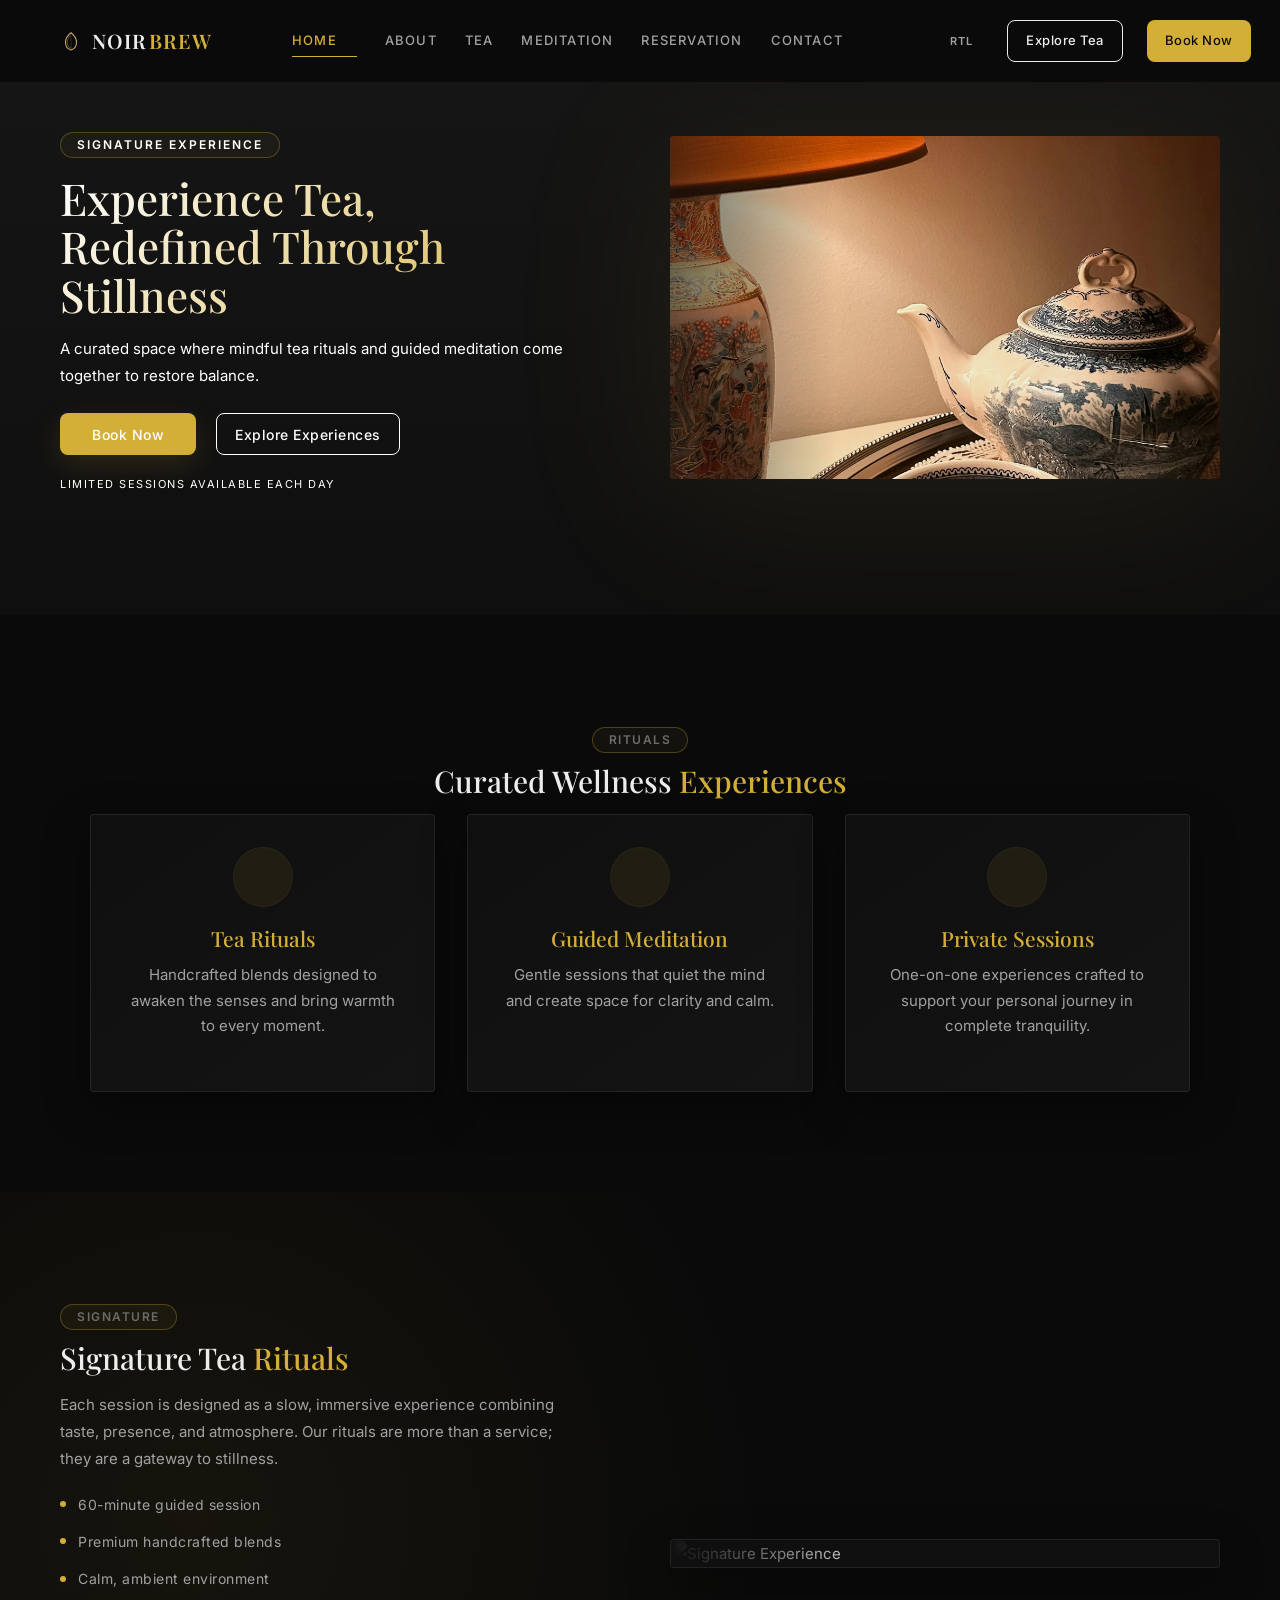
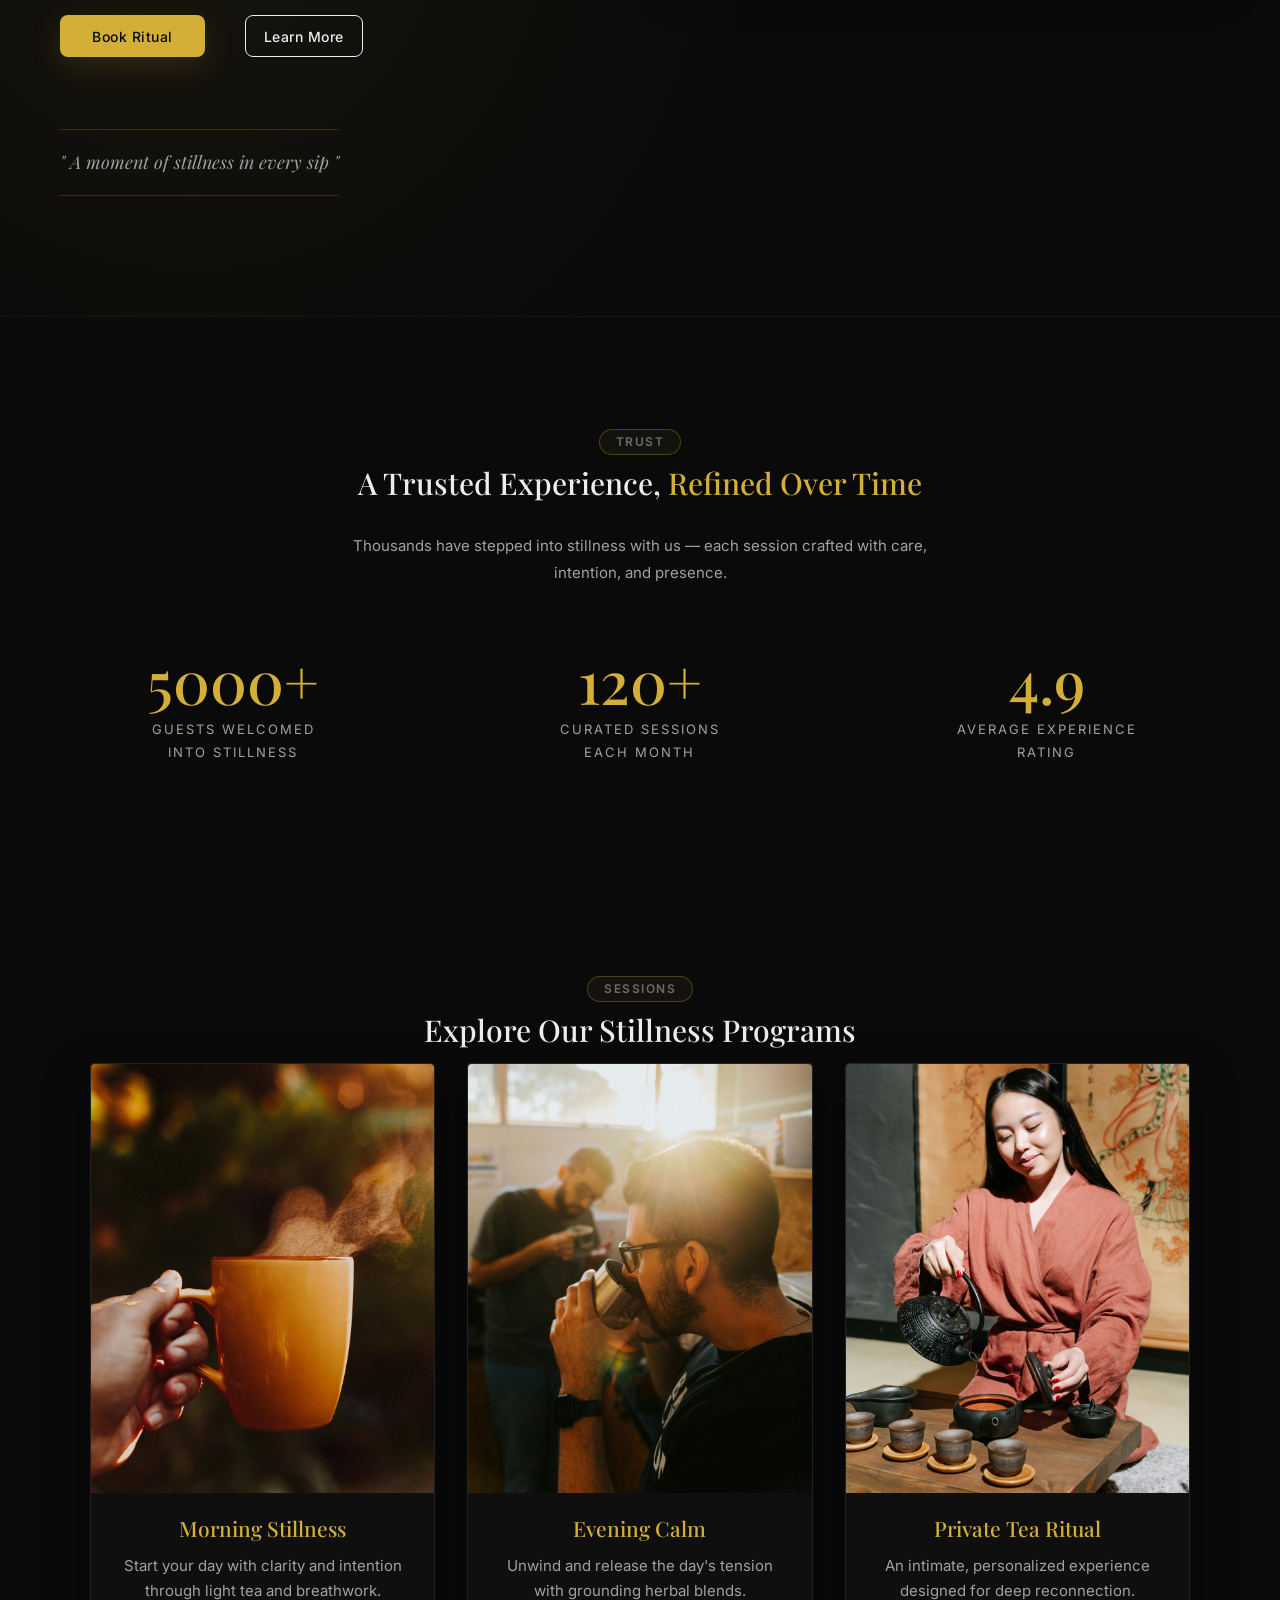
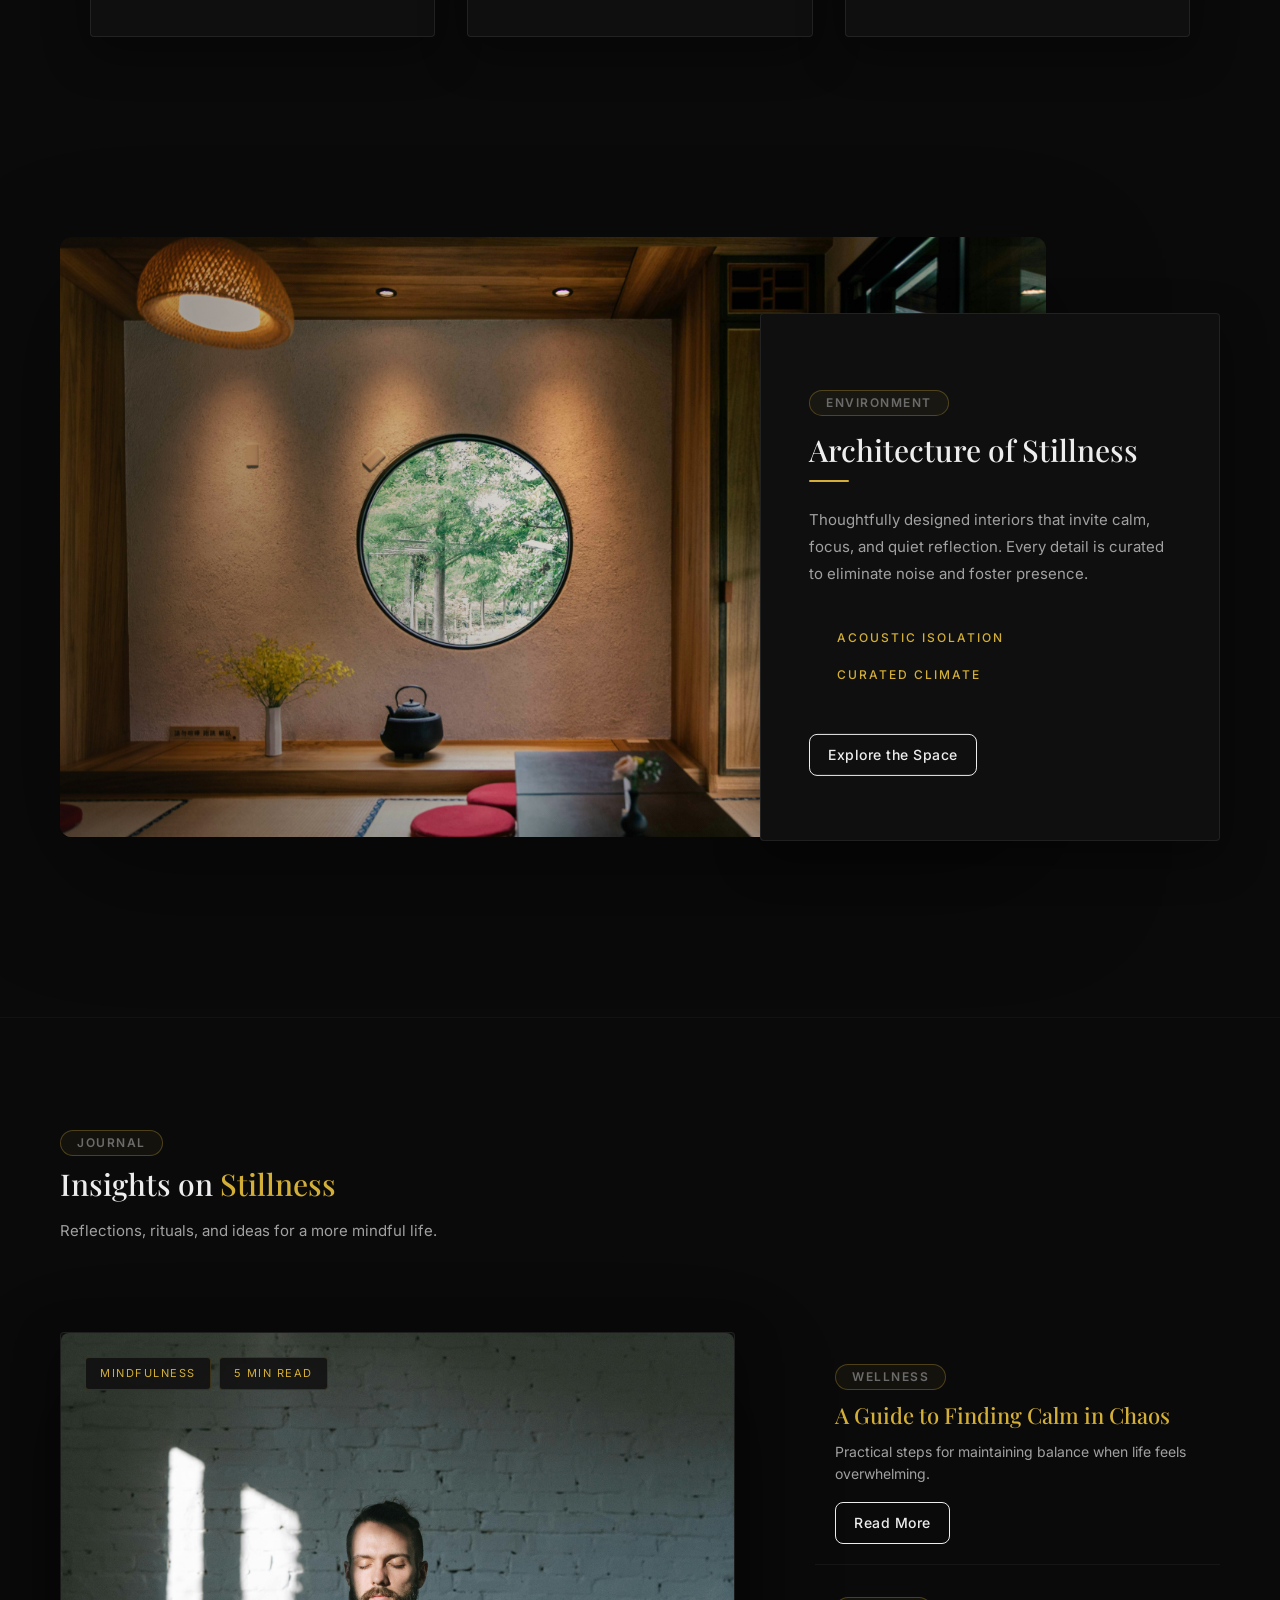
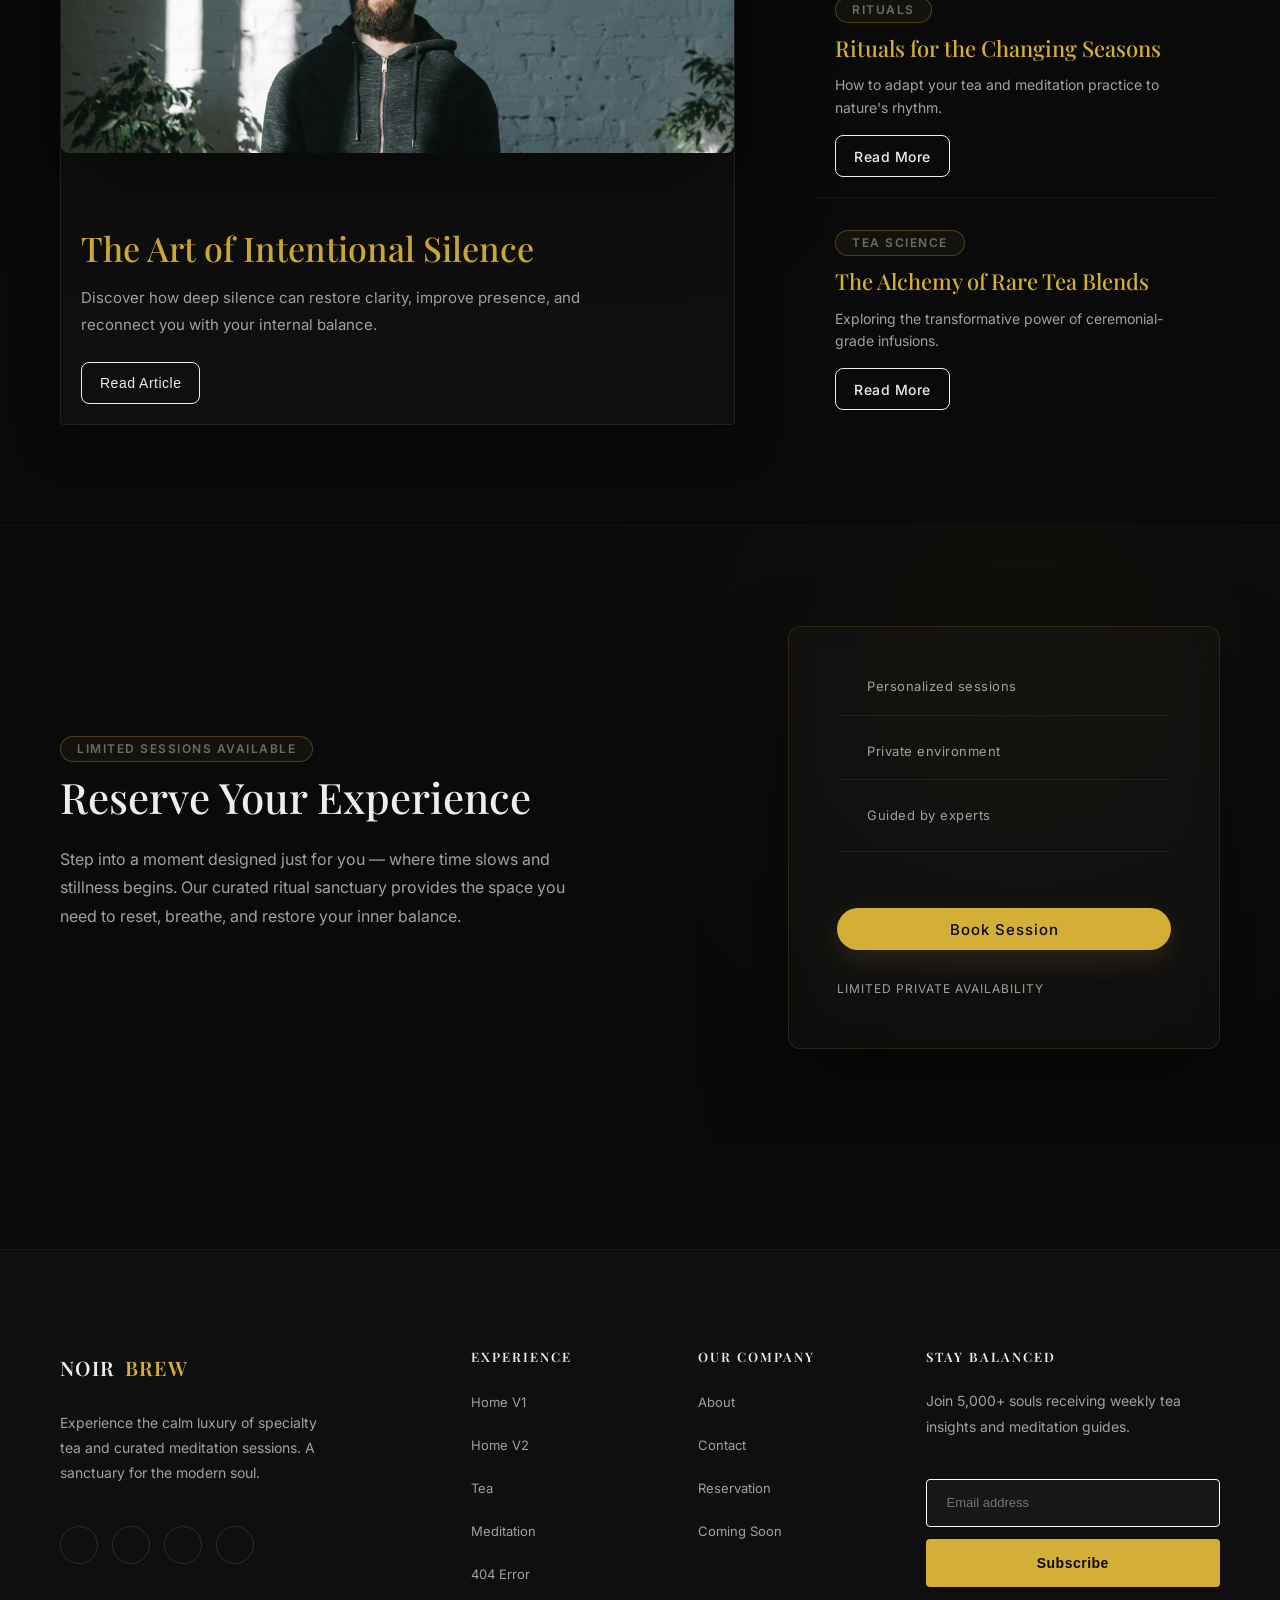
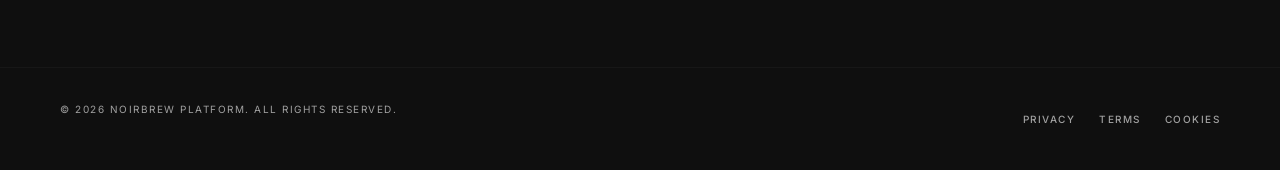
==== commit 6c26c30b: "Updated website" ====
--- a/home-v2.html
+++ b/home-v2.html
@@ -34,7 +34,7 @@
                     <p class="hero-subtext">A curated space where mindful tea rituals and guided meditation come together to restore balance.</p>
                     <div class="hero-v2-actions-container">
                         <div class="hero-actions">
-                            <a href="pages/reservation.html" class="btn btn-primary btn-premium">Book Now</a>
+                            <a href="pages/login.html" class="btn btn-primary btn-premium">Book Now</a>
                             <a href="pages/tea.html" class="btn btn-secondary btn-outline-hero">Explore Experiences</a>
                         </div>
                         <p class="trust-line">Limited sessions available each day</p>
@@ -96,7 +96,7 @@
                     </ul>
 
                     <div class="hero-actions v2-actions-group">
-                        <a href="pages/reservation.html" class="btn btn-primary btn-premium">Book Ritual</a>
+                        <a href="pages/login.html" class="btn btn-primary btn-premium">Book Ritual</a>
                         <a href="pages/tea.html" class="btn btn-secondary">Learn More</a>
                     </div>
 
@@ -268,7 +268,7 @@
                         </div>
 
                         <div class="cta-v2-action">
-                            <a href="pages/reservation.html" class="btn btn-primary btn-premium btn-xl pulse-button btn-pill">Book Session</a>
+                            <a href="pages/login.html" class="btn btn-primary btn-premium btn-xl pulse-button btn-pill">Book Session</a>
                             <span class="cta-v2-microtext">Limited private availability</span>
                         </div>
                     </div>
--- a/assets/css/style.css
+++ b/assets/css/style.css
@@ -39,12 +39,14 @@
 .light-mode {
     --bg-dark: var(--bg-light);
     --bg-dark-alternate: #F0F0F0;
-    --section-dark: var(--section-light);
+    --section-dark: var(--bg-secondary);
     --text-primary: var(--text-primary-light);
     --text-secondary: var(--text-secondary-light);
 }
 
 @media (max-width: 768px) {
+
+    
     :root {
         --section-padding: 60px;
         --section-padding-large: 80px;
@@ -315,26 +317,45 @@
 
 .nav-container {
     display: flex;
-    justify-content: space-between;
+    align-items: center;
+    gap: 80px; /* Reduced, controlled spacing between logo and nav links */
+}
+
+/* Ensure Links don't grow too much */
+.nav-links {
+    display: flex;
     align-items: center;
 }
 
 .logo {
     font-family: 'Playfair Display', serif;
-    font-size: 24px; /* Slightly smaller for elegance */
+    font-size: 24px;
     font-weight: 600;
     text-decoration: none;
-    letter-spacing: 4px; /* Enhanced intentional spacing */
-    display: flex;
-    align-items: center;
-    direction: ltr; /* Ensure brand name doesn't flip in RTL */
+    letter-spacing: 1px;
+    display: flex;
+    align-items: center;
+    direction: ltr;
+}
+
+.logo-text {
+    display: flex;
+    align-items: center;
+    gap: 2px;
 }
 
 .logo .noir { 
     color: var(--text-primary); 
-    margin-right: 8px; /* Intention gap between NOIR and BREW */
 }
 .logo .brew { color: var(--primary-gold); }
+
+.nav-logo-icon {
+    width: 28px;
+    height: 28px;
+    margin-right: 10px;
+
+    object-fit: contain;
+}
 
 /* Nav Links as a Unified Group */
 .nav-links ul {
@@ -382,19 +403,22 @@
     top: 100%;
     left: 50%;
     transform: translateX(-50%) translateY(10px);
-    background-color: var(--section-dark);
+    background-color: var(--bg-secondary);
     min-width: 220px;
     padding: 12px 0;
     border-radius: 8px;
-    box-shadow: 0 10px 40px rgba(0,0,0,0.5);
+    box-shadow: 0 10px 40px var(--card-shadow);
     opacity: 0;
     visibility: hidden;
     list-style: none;
     transition: all 0.3s cubic-bezier(0.4, 0, 0.2, 1);
-    border: 1px solid rgba(255, 255, 255, 0.05);
+    border: 1px solid var(--glass-border);
+    backdrop-filter: blur(10px);
+    -webkit-backdrop-filter: blur(10px);
     flex-direction: column !important; /* Force vertical */
     gap: 0 !important;
     display: flex;
+    z-index: 1001;
 }
 
 .has-dropdown:hover .dropdown-menu {
@@ -429,7 +453,8 @@
 .header-ctas {
     display: flex;
     align-items: center;
-        gap: 28px;
+    gap: 28px;
+    margin-left: auto; /* Push CTAs to the right in the new flex layout */
 }
 
 .header-ctas .icon-btn {
@@ -486,8 +511,13 @@
 /* Responsive Utilities */
 @media (max-width: 1024px) {
     .grid-3 { grid-template-columns: repeat(2, 1fr); }
+    .logo{
+            font-size: 20px;
+
+    }
 }
 @media (max-width: 768px) {
+    
     .grid-2 { grid-template-columns: 1fr; }
     .grid-3 { grid-template-columns: 1fr; }
 }
@@ -671,60 +701,426 @@
 .bg-dark-1 { background-color: var(--bg-dark); }
 .bg-dark-2 { background-color: var(--bg-dark-alternate); }
 
-/* Home V1 - Hero Section */
+/* Home V1 - Hero Section (REFINED) */
 .hero {
-    height: 75vh; /* Refined for a medium, controlled opening */
-    min-height: 580px; 
+    height: 100vh;
+    min-height: 700px; 
+    display: flex;
+    align-items: center;
+    position: relative;
+    padding: 0;
+    background: linear-gradient(to bottom, rgba(15,15,15, 0.4), rgba(15,15,15, 1)), 
+                url('../images/Home%20v1/homev1-hero.jpg') center/cover no-repeat;
+    margin-top: -100px;
+    overflow: hidden;
+}
+
+.hero-background-glow {
+    position: absolute;
+    top: 50%;
+    left: 50%;
+    transform: translate(-50%, -50%);
+    width: 60%;
+    height: 60%;
+    background: radial-gradient(circle, rgba(212, 175, 55, 0.08) 0%, transparent 70%);
+    pointer-events: none;
+    z-index: 1;
+}
+
+.hero-container {
+    display: grid;
+    grid-template-columns: 1.2fr 0.8fr;
+    align-items: center;
+    gap: 40px;
+    position: relative;
+    z-index: 2;
+}
+
+.hero-content {
+    text-align: left;
+    max-width: 650px;
+}
+
+.hero-eyebrow {
+    font-size: 11px;
+    text-transform: uppercase;
+    letter-spacing: 3px;
+    color: var(--primary-gold);
+    font-weight: 600;
+    margin-bottom: 24px;
+    display: block;
+    opacity: 0.8;
+}
+
+.hero h1 {
+    font-size: 64px;
+    line-height: 1.1;
+    margin-bottom: 28px;
+    font-family: 'Playfair Display', serif;
+}
+
+.hero-desc {
+    font-size: 18px;
+    line-height: 1.6;
+    color: var(--text-secondary);
+    margin-bottom: 40px;
+    max-width: 540px;
+}
+
+.hero-actions {
+    display: flex;
+    justify-content: flex-start;
+    gap: 20px;
+    margin-bottom: 60px;
+    width: 100%;
+}
+
+.hero-trust-badges {
+    display: flex;
+    align-items: center;
+    gap: 30px;
+}
+
+.trust-badge {
+    display: flex;
+    align-items: center;
+    gap: 10px;
+    color: var(--text-muted);
+    font-size: 13px;
+    letter-spacing: 0.5px;
+}
+
+.trust-badge i {
+    font-size: 20px;
+    color: var(--primary-gold);
+}
+
+.trust-divider {
+    width: 1px;
+    height: 20px;
+    background: rgba(255, 255, 255, 0.1);
+}
+
+/* 🎛️ Hero Ritual Telemetry (Premium Edition) */
+.hero-ritual-telemetry {
+    position: relative;
+    display: flex;
+    justify-content: center;
+    align-items: center;
+    height: 600px;
+}
+
+.telemetry-card {
+    width: 400px;
+    background: rgba(10, 10, 10, 0.6);
+    backdrop-filter: blur(12px) saturate(160%);
+    -webkit-backdrop-filter: blur(12px) saturate(160%);
+    border: 1px solid rgba(255, 255, 255, 0.12);
+    border-radius: 16px;
+    padding: 32px;
+    box-shadow: 0 50px 120px rgba(0, 0, 0, 0.6);
+    z-index: 2;
+    position: relative;
+    overflow: hidden;
+    /* Hardware acceleration to fix text blur */
+    -webkit-font-smoothing: antialiased;
+    -moz-osx-font-smoothing: grayscale;
+    transform: translateZ(0);
+}
+
+.card-noise {
+    position: absolute;
+    inset: 0;
+    background-image: url("data:image/svg+xml,%3Csvg viewBox='0 0 200 200' xmlns='http://www.w3.org/2000/svg'%3%3Cfilter id='noiseFilter'%3%3CfeTurbulence type='fractalNoise' baseFrequency='0.65' numOctaves='3' stitchTiles='stitch'/%3%3C/filter%3%3Crect width='100%25' height='100%25' filter='url(%23noiseFilter)'/%3%3C/svg%3");
+    opacity: 0.02;
+    pointer-events: none;
+    z-index: 0;
+}
+
+.telemetry-header {
+    display: flex;
+    justify-content: space-between;
+    align-items: center;
+    margin-bottom: 40px;
+}
+
+.status-indicator {
+    display: flex;
+    align-items: center;
+    gap: 10px;
+}
+
+.status-text {
+    font-size: 10px;
+    text-transform: uppercase;
+    letter-spacing: 2px;
+    color: var(--primary-gold);
+    font-weight: 600;
+}
+
+.telemetry-id-group {
+    text-align: right;
     display: flex;
     flex-direction: column;
+    gap: 2px;
+}
+
+.t-id { font-size: 9px; color: var(--text-muted); font-family: monospace; }
+.t-signal { font-size: 8px; color: #4CAF50; letter-spacing: 1px; }
+
+/* Body Layout */
+.telemetry-body {
+    display: grid;
+    grid-template-columns: 120px 1fr;
+    gap: 30px;
+    margin-bottom: 40px;
+    align-items: center;
+}
+
+/* Circular Meter */
+.clarity-circular-meter {
+    position: relative;
+    width: 120px;
+    height: 120px;
+}
+
+.clarity-circular-meter svg {
+    transform: rotate(-90deg);
+}
+
+.clarity-circular-meter circle {
+    fill: none;
+    stroke-width: 4;
+}
+
+.meter-bg { stroke: rgba(255, 255, 255, 0.05); }
+.meter-progress {
+    stroke: var(--primary-gold);
+    stroke-linecap: round;
+    stroke-dasharray: 283; /* 2 * PI * 45 */
+    animation: progressFill 2s ease-out forwards;
+}
+
+@keyframes progressFill {
+    from { stroke-dashoffset: 283; }
+}
+
+.meter-content {
+    position: absolute;
+    inset: 0;
+    display: flex;
+    flex-direction: column;
+    align-items: center;
     justify-content: center;
-    align-items: center;
-    text-align: center;
-    position: relative;
-    padding: 0 20px;
-    background: linear-gradient(to bottom, rgba(15,15,15, 0.2), rgba(15,15,15, 1)), 
-                url('../images/Home%20v1/homev1-hero.jpg') center/cover no-repeat;
-    margin-top: -100px; 
-}
-
-.hero-content {
-    max-width: 800px;
-}
-
-.hero h1 {
-    font-size: var(--fs-h1);
-    margin-bottom: var(--gap-heading);
-}
-
-.hero p {
-    font-size: var(--fs-body);
-    color: var(--text-secondary);
-    margin-bottom: var(--gap-content);
-    max-width: 580px;
-    margin-inline: auto;
-}
-
-.hero-actions {
-    display: flex;
-    gap: var(--space-24);
-    justify-content: center;
-}
-
-.scroll-indicator {
+}
+
+.meter-val { font-size: 32px; font-family: 'Playfair Display', serif; color: var(--text-primary); line-height: 1; }
+.meter-label { font-size: 8px; letter-spacing: 1.5px; color: var(--text-muted); margin-top: 4px; }
+
+/* Stats Mini Graphs */
+.telemetry-stats {
+    display: flex;
+    flex-direction: column;
+    gap: 24px;
+}
+
+.stat-row {
+    display: flex;
+    justify-content: space-between;
+    align-items: center;
+}
+
+.stat-info { display: flex; flex-direction: column; gap: 4px; }
+.s-label { font-size: 9px; text-transform: uppercase; letter-spacing: 1px; color: var(--text-muted); }
+.s-val { font-size: 13px; color: var(--text-primary); font-weight: 500; }
+
+.stat-mini-graph {
+    display: flex;
+    align-items: flex-end;
+    gap: 3px;
+    height: 30px;
+}
+
+.stat-mini-graph .bar {
+    width: 3px;
+    background: var(--primary-gold);
+    opacity: 0.3;
+    animation: graphAnim 2s infinite ease-in-out;
+}
+
+@keyframes graphAnim {
+    0%, 100% { height: 40%; }
+    50% { height: 90%; }
+}
+
+.stat-mini-graph .bar:nth-child(2) { animation-delay: 0.2s; }
+.stat-mini-graph .bar:nth-child(3) { animation-delay: 0.4s; }
+.stat-mini-graph .bar:nth-child(4) { animation-delay: 0.6s; }
+
+.stat-status-dot {
+    width: 6px;
+    height: 6px;
+    border-radius: 50%;
+    background: var(--primary-gold);
+    box-shadow: 0 0 10px var(--primary-gold);
+}
+
+/* Grid Layout V2 */
+.telemetry-grid-v2 {
+    display: grid;
+    grid-template-columns: repeat(4, 1fr);
+    gap: 15px;
+    padding: 20px;
+    background: rgba(255, 255, 255, 0.02);
+    border-radius: 12px;
+    margin-bottom: 30px;
+}
+
+.g-item { text-align: center; }
+.g-label { display: block; font-size: 8px; color: var(--text-muted); margin-bottom: 4px; letter-spacing: 1px; }
+.g-val { font-size: 12px; color: var(--text-primary); font-weight: 600; }
+
+/* Footer Layout V2 */
+.telemetry-footer-v2 {
+    display: flex;
+    justify-content: space-between;
+    align-items: center;
+    padding-top: 20px;
+    border-top: 1px solid rgba(255, 255, 255, 0.05);
+}
+
+.t-location { display: flex; align-items: center; gap: 8px; font-size: 9px; color: var(--text-muted); }
+.t-location i { color: var(--primary-gold); font-size: 14px; }
+.t-timestamp { font-size: 9px; color: var(--text-muted); font-family: monospace; }
+
+/* Zen Line Decoration */
+.zen-line-decoration {
     position: absolute;
-    bottom: var(--space-48);
     left: 50%;
-    transform: translateX(-50%);
-    animation: scrollBounce 2s infinite;
-    color: var(--primary-gold);
-    color: var(--text-secondary);
-    display: flex;
-    flex-direction: column;
-    align-items: center;
-    gap: 8px;
-    font-size: 12px;
-    letter-spacing: 2px;
-    text-transform: uppercase;
+    top: 0;
+    width: 1px;
+    height: 100%;
+    background: linear-gradient(to bottom, transparent, rgba(212, 175, 55, 0.2), transparent);
+    z-index: 1;
+}
+
+.zen-scanner {
+    width: 100%;
+    height: 100px;
+    background: linear-gradient(to bottom, transparent, var(--primary-gold), transparent);
+    position: absolute;
+    top: -100px;
+    animation: scan 4s linear infinite;
+}
+
+@keyframes scan {
+    0% { top: -100px; opacity: 0; }
+    20% { opacity: 0.5; }
+    80% { opacity: 0.5; }
+    100% { top: 100%; opacity: 0; }
+}
+
+
+
+@media (max-width: 1024px) {
+    .hero {
+        height: auto;
+        min-height: 650px;
+        padding: 140px 0 80px;
+    }
+    .hero-container {
+        grid-template-columns: 1.1fr 0.9fr; /* Maintained horizontal split */
+        gap: 30px;
+    }
+    .hero h1 { font-size: 44px; }
+    .hero-desc { font-size: 16px; }
+    .telemetry-card {
+        width: 100%;
+        max-width: 360px;
+    }
+}
+
+@media (max-width: 768px) {
+    .hero-container {
+        grid-template-columns: 1fr 1fr; /* Strict horizontal split for tablet */
+        gap: 20px;
+        align-items: center;
+    }
+    .hero-content {
+        text-align: left;
+        align-items: flex-start;
+    }
+    .hero h1 { font-size: 32px; }
+    .hero-desc { font-size: 14px; }
+    .hero-actions { justify-content: flex-start; flex-direction: row; }
+    .hero-actions .btn { padding: 0 15px; font-size: 12px; }
+    .telemetry-card {
+        padding: 20px;
+        max-width: 100%;
+    }
+    .telemetry-body {
+        grid-template-columns: 1fr;
+        gap: 15px;
+    }
+    .clarity-circular-meter { width: 80px; height: 80px; margin: 0 auto; }
+}
+
+@media (max-width: 640px) {
+    .hero-container {
+        grid-template-columns: 1fr; /* Stack only on mobile */
+        text-align: center;
+        gap: 40px;
+    }
+    .hero-content {
+        text-align: center;
+        align-items: center;
+    }
+    .hero-actions {
+        flex-direction: column;
+        width: 100%;
+        max-width: 320px;
+        justify-content: center;
+    }
+    .hero-actions .btn { width: 100%; }
+}
+
+@media (max-width: 768px) {
+    .hero h1 { font-size: 38px; }
+    .hero-actions {
+        flex-direction: column;
+        width: 100%;
+        max-width: 320px;
+    }
+    .hero-actions .btn { width: 100%; }
+    .telemetry-card {
+        padding: 24px;
+    }
+    .telemetry-body {
+        grid-template-columns: 1fr;
+        text-align: center;
+        gap: 20px;
+    }
+    .clarity-circular-meter {
+        margin: 0 auto;
+    }
+}
+
+@media (max-width: 480px) {
+    .hero h1 { font-size: 32px; }
+    .hero-trust-badges {
+        flex-direction: column;
+        gap: 12px;
+    }
+    .trust-divider { display: none; }
+    .telemetry-grid-v2 {
+        grid-template-columns: 1fr 1fr;
+    }
+    .telemetry-header {
+        flex-direction: column;
+        gap: 10px;
+        text-align: center;
+    }
+    .telemetry-id-group { text-align: center; }
 }
 
 /* Experience Section (Split) */
@@ -843,6 +1239,8 @@
     text-transform: uppercase;
     letter-spacing: 1.5px;
     margin-bottom: 12px;
+        margin-top: 12px;
+
     display: inline-block;
     font-weight: 600;
 }
@@ -980,8 +1378,6 @@
 /* Responsive Overrides */
 @media (max-width: 1024px) {
     .grid-3 { grid-template-columns: repeat(2, 1fr); }
-    .experience-section { grid-template-columns: 1fr; text-align: center; }
-    .experience-content { margin: 0 auto; }
 }
 
 @media (max-width: 640px) {
@@ -1004,19 +1400,27 @@
         justify-content: center;
     }
 
-    /* V1 CTA Split - Stack on mobile */
+    /* V1 Experience Section - Stack on mobile only */
+    .experience-section { 
+        grid-template-columns: 1fr; 
+        text-align: left; 
+    }
+    .experience-content { margin: 0; }
+    .experience-img { margin: 0; }
+
+    /* V1 CTA Split - Left align on mobile */
     .cta-split {
         grid-template-columns: 1fr;
         gap: 40px;
-        text-align: center;
+        text-align: left;
     }
     .cta-img {
         max-width: 100%;
-        margin: 0 auto;
+        margin: 0;
     }
     .cta-content {
         max-width: 100%;
-        margin: 0 auto;
+        margin: 0;
     }
     .btn-large {
         padding: 14px 32px;
@@ -1024,17 +1428,19 @@
         width: 100%;
     }
 
-    /* V1 Meditation Split - Stack on mobile */
+    /* V1 Meditation Split - Left align on mobile */
     .meditation-split {
         grid-template-columns: 1fr;
         gap: 40px;
-        text-align: center;
+        text-align: left;
     }
     .meditation-img {
         max-width: 100%;
+        margin: 0;
     }
     .meditation-content {
         max-width: 100%;
+        padding-right: 0;
     }
 }
 
@@ -1178,7 +1584,7 @@
 @media (max-width: 950px) {
     .hero-v2-split {
         grid-template-columns: 1fr;
-        padding: 120px 0 80px;
+        padding: 0px !important;
         text-align: center;
         gap: var(--space-64);
     }
@@ -1188,13 +1594,22 @@
     .trust-line { text-align: center; }
 }
 
+@media (max-width: 1024px) {
+    .hero-v2 {
+        min-height: 650px;
+        padding: 140px 0 80px;
+        display: flex;
+        align-items: center;
+    }
+}
+
 @media (max-width: 560px) {
     .hero-v2 {
-        padding: 100px 0 60px;
+        padding: 80px 0 40px;
     }
     .hero-v2-split {
-        padding: 100px 0 60px;
-        gap: 40px;
+        padding: 80px 0 40px;
+        gap: 32px;
     }
     .hero-v2 h1 {
         font-size: 30px;
@@ -1377,26 +1792,26 @@
 
 .ritual-content {
     max-width: 520px;
-    margin: 0 auto;
+    margin: 0;
     display: flex;
     flex-direction: column;
-    align-items: center;
-    text-align: center;
+    align-items: flex-start;
+    text-align: left;
 }
 
 .ritual-h2 {
     font-size: var(--fs-h2);
     margin-bottom: var(--gap-heading);
-    text-align: center;
+    text-align: left;
 }
 
 .ritual-p {
     font-size: var(--fs-body);
     line-height: 1.8;
     color: var(--text-secondary);
-    margin: 0 auto var(--gap-content) auto;
+    margin: 0 0 var(--gap-content) 0;
     max-width: 520px;
-    text-align: center;
+    text-align: left;
 }
 
 .experience-highlights {
@@ -1405,14 +1820,17 @@
     margin-bottom: var(--gap-action);
     display: flex;
     flex-direction: column;
-    align-items: center; /* Center the list items horizontally */
+    align-items: flex-start; /* Aligned to left margin */
     gap: 12px;
+    width: 100%;
+    margin-left: 0;
+    margin-right: 0;
 }
 
 .experience-highlights li {
     display: flex;
     align-items: center;
-    justify-content: center; /* Center content within list item */
+    justify-content: flex-start; /* Left-align content within list item */
     gap: 12px;
     font-size: 14px;
     color: var(--text-secondary);
@@ -1422,9 +1840,9 @@
 .experience-highlights .dot {
     width: 6px;
     height: 6px;
+    min-width: 6px;
     background-color: var(--primary-gold);
     border-radius: 50%;
-    color: var(--text-secondary);
 }
 
 .v2-actions-group {
@@ -1432,7 +1850,7 @@
     align-items: center;
     gap: 40px;
     margin-bottom: var(--gap-action); /* Locked to final spacing system */
-    justify-content: center !important; /* Force center alignment */
+    justify-content: flex-start; /* Aligned to left margin */
 }
 
 .link-with-arrow {
@@ -1459,8 +1877,9 @@
     border-bottom: 1px solid rgba(212,175,55,0.2);
     padding: 16px 0;
     margin-top: 48px; /* Deep breath of space above the quote */
-    text-align: center;
-    width: 100%;
+    text-align: left;
+    width: fit-content; /* Reduced width to match content and look like a signature */
+    max-width: 100%;
 }
 
 /* Image Mask & Effects */
@@ -1594,6 +2013,28 @@
     }
     .hero-v2 { padding: 140px 0 80px; }
     .blog-header { flex-direction: column; align-items: flex-start; gap: var(--space-24); }
+
+    /* Ensuring Rituals stay aligned to margin for mobile stacking as well */
+    .ritual-content {
+        text-align: left;
+        align-items: flex-start;
+        margin: 0;
+    }
+    .ritual-h2, .ritual-p, .ritual-quote {
+        text-align: left;
+    }
+    .ritual-p {
+        margin-left: 0;
+        margin-right: 0;
+    }
+    .experience-highlights {
+        align-items: flex-start;
+        margin-left: 0;
+        margin-right: 0;
+    }
+    .v2-actions-group {
+        justify-content: flex-start;
+    }
 }
 
 @media (max-width: 640px) {
@@ -2369,6 +2810,15 @@
     overflow: hidden;
 }
 
+.about-hero-cta {
+    display: flex;
+    justify-content: center;
+    align-items: center;
+    gap: 20px;
+    margin-top: 40px;
+    width: 100%;
+}
+
 .placeholder-box {
     background-color: var(--bg-dark-alternate);
     position: relative;
@@ -2398,12 +2848,7 @@
     line-height: 1.8;
 }
 
-.hero-actions {
-    display: flex;
-    gap: 24px; /* Essential breathing room between primary and secondary CTAs */
-    justify-content: center;
-    margin-top: 48px;
-}
+
 
 /* Floating Elements Styling */
 .floating-cards-container {
@@ -2509,7 +2954,6 @@
 }
 
 @media (max-width: 1024px) {
-    .floating-card { display: none; }
     .header-ctas {
     
         gap: 14px;
@@ -3127,6 +3571,62 @@
     }
 }
 
+@media (max-width: 1024px) {
+    .about-hero {
+        min-height: 650px;
+        padding: 180px 0 80px;
+        display: flex;
+        flex-direction: column;
+        justify-content: center;
+        align-items: center;
+    }
+
+    .about-hero .container-hero-relative {
+        display: flex;
+        flex-direction: column;
+        align-items: center;
+        width: 100%;
+        overflow: hidden;
+    }
+    .about-hero .brand-philosophy {
+        display: flex;
+        flex-direction: column;
+        align-items: center;
+        width: 100%;
+    }
+    .about-hero .hero-actions {
+        justify-content: center;
+        width: auto;
+        margin: 40px auto 0;
+    }
+
+    /* Floating Cards: Switch from absolute to flow layout */
+    .about-hero .floating-cards-container {
+        position: relative;
+        display: flex;
+        flex-wrap: wrap;
+        justify-content: center;
+        gap: 12px;
+        width: 100%;
+        max-width: calc(100% - 32px);
+        margin: 30px auto 0;
+        padding: 0 16px;
+        pointer-events: auto;
+    }
+    .about-hero .floating-card {
+        position: relative;
+        top: auto;
+        left: auto;
+        right: auto;
+        bottom: auto;
+        animation: none;
+        width: auto;
+        max-width: calc(50% - 12px);
+        flex: 1 1 auto;
+        min-width: 180px;
+    }
+}
+
 @media (max-width: 560px) {
     /* Section 1: About Hero - reduce padding and sizing */
     .about-hero {
@@ -3150,6 +3650,31 @@
         width: 100%;
         text-align: center;
         justify-content: center;
+    }
+    .about-hero-cta {
+        flex-direction: column;
+        gap: 12px;
+        width: 100%;
+        max-width: 280px;
+        margin: 32px auto 0;
+    }
+    .about-hero-cta .btn {
+        width: 100%;
+        text-align: center;
+        justify-content: center;
+    }
+
+    /* Floating cards: full-width vertical stack on mobile */
+    .about-hero .floating-cards-container {
+        flex-direction: column;
+        align-items: center;
+        gap: 10px;
+        max-width: calc(100% - 32px);
+    }
+    .about-hero .floating-card {
+        max-width: 100%;
+        width: 100%;
+        min-width: unset;
     }
 
     /* Section 6: Sourcing - scaled for mobile */
@@ -3418,6 +3943,18 @@
 
 /* === Section 9: Tea Collections Page Specifics === */
 .tea-hero { height: 60vh; display: flex; align-items: center; position: relative; overflow: hidden; background: radial-gradient(circle at 70% 30%, rgba(212, 175, 55, 0.05), transparent 50%); }
+
+@media (max-width: 1024px) {
+    .tea-hero {
+        min-height: 650px;
+        height: auto;
+        padding: 180px 0 80px;
+        margin-top: -100px;
+        display: flex;
+        align-items: center;
+    }
+}
+
 .tea-hero-container { position: relative; z-index: 2; }
 .origin-metrics { display: flex; gap: 48px; margin-top: 32px; padding-top: 32px; border-top: 1px solid rgba(255, 255, 255, 0.05); }
 .metric { display: flex; flex-direction: column; gap: 8px; }
@@ -3514,14 +4051,29 @@
         min-width: 100%;
         box-shadow: none;
         border: none;
-        padding: 12px 0 0 0; /* Remove left padding to ensure perfect centering */
+        padding: 12px 0 0 0;
         background-color: transparent;
-        display: flex; /* Always visible in mobile menu */
+        display: flex;
         flex-direction: column;
-        align-items: center; /* Center children */
+        align-items: center;
         gap: 8px;
         opacity: 1;
         visibility: visible;
+    }
+
+    .has-dropdown {
+        width: 100%;
+        display: flex;
+        flex-direction: column;
+        align-items: center;
+    }
+
+    .has-dropdown > .dropdown-trigger {
+        text-align: center;
+        justify-content: center;
+        width: 100%;
+        display: flex;
+        gap: 6px;
     }
 
     .dropdown-menu li a {
@@ -3619,8 +4171,8 @@
 
 .story-v2-container {
     display: grid;
-    grid-template-columns: 1fr 1fr;
-    max-width: 1400px;
+    grid-template-columns: 0.85fr 1.15fr; /* Reduced image column for more focus on narrative */
+    max-width: 1100px; /* More refined container width */
     margin: 0 auto;
     padding: 0 40px;
     gap: 0;
--- a/assets/css/light-mode.css
+++ b/assets/css/light-mode.css
@@ -33,7 +33,7 @@
     --bg-primary: #ffffff;
     --bg-secondary: #f9f9f9;
     --bg-elevated: #f0f0f0;
-
+    --section-dark: var(--bg-secondary);
     --text-primary: #0a0a0a;   
     --text-secondary: #444444; 
     --text-muted: #888888;     
@@ -245,9 +245,22 @@
 i, .ph { color: var(--text-primary) !important; }
 .hero i, .live-telemetry i { color: #ffffff !important; }
 
+
 /* 🔐 AUTH PAGE LIGHT MODE OVERRIDES */
 body.light-mode.auth-body {
     background: radial-gradient(circle at center, #f0f0f0, #ffffff) !important;
+}
+
+body.light-mode .form-group-auth label {
+    color: #000000 !important;
+    opacity: 1 !important;
+    font-weight: 500;
+}
+
+body.light-mode .remember-me span,
+body.light-mode .terms-v2 span {
+    color: #000000 !important;
+    opacity: 1 !important;
 }
 
 body.light-mode .auth-card.glass-card {
